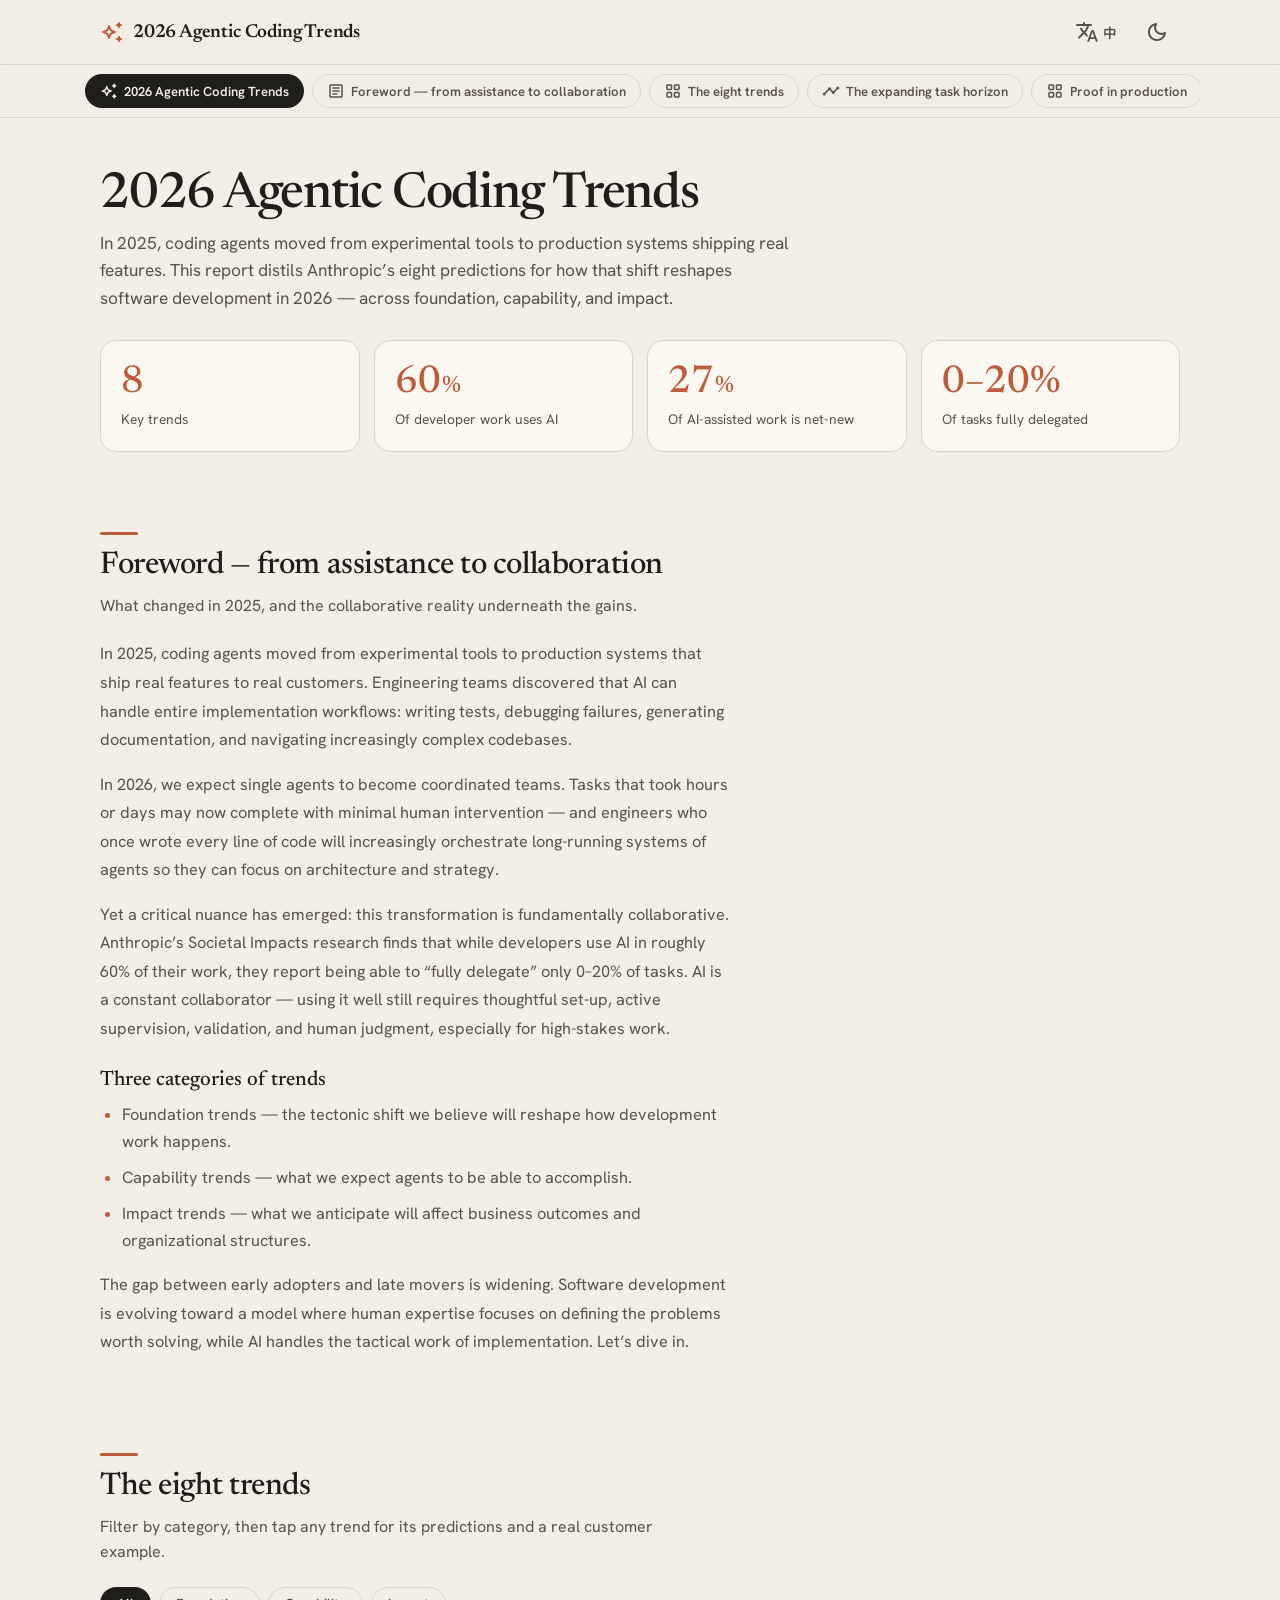
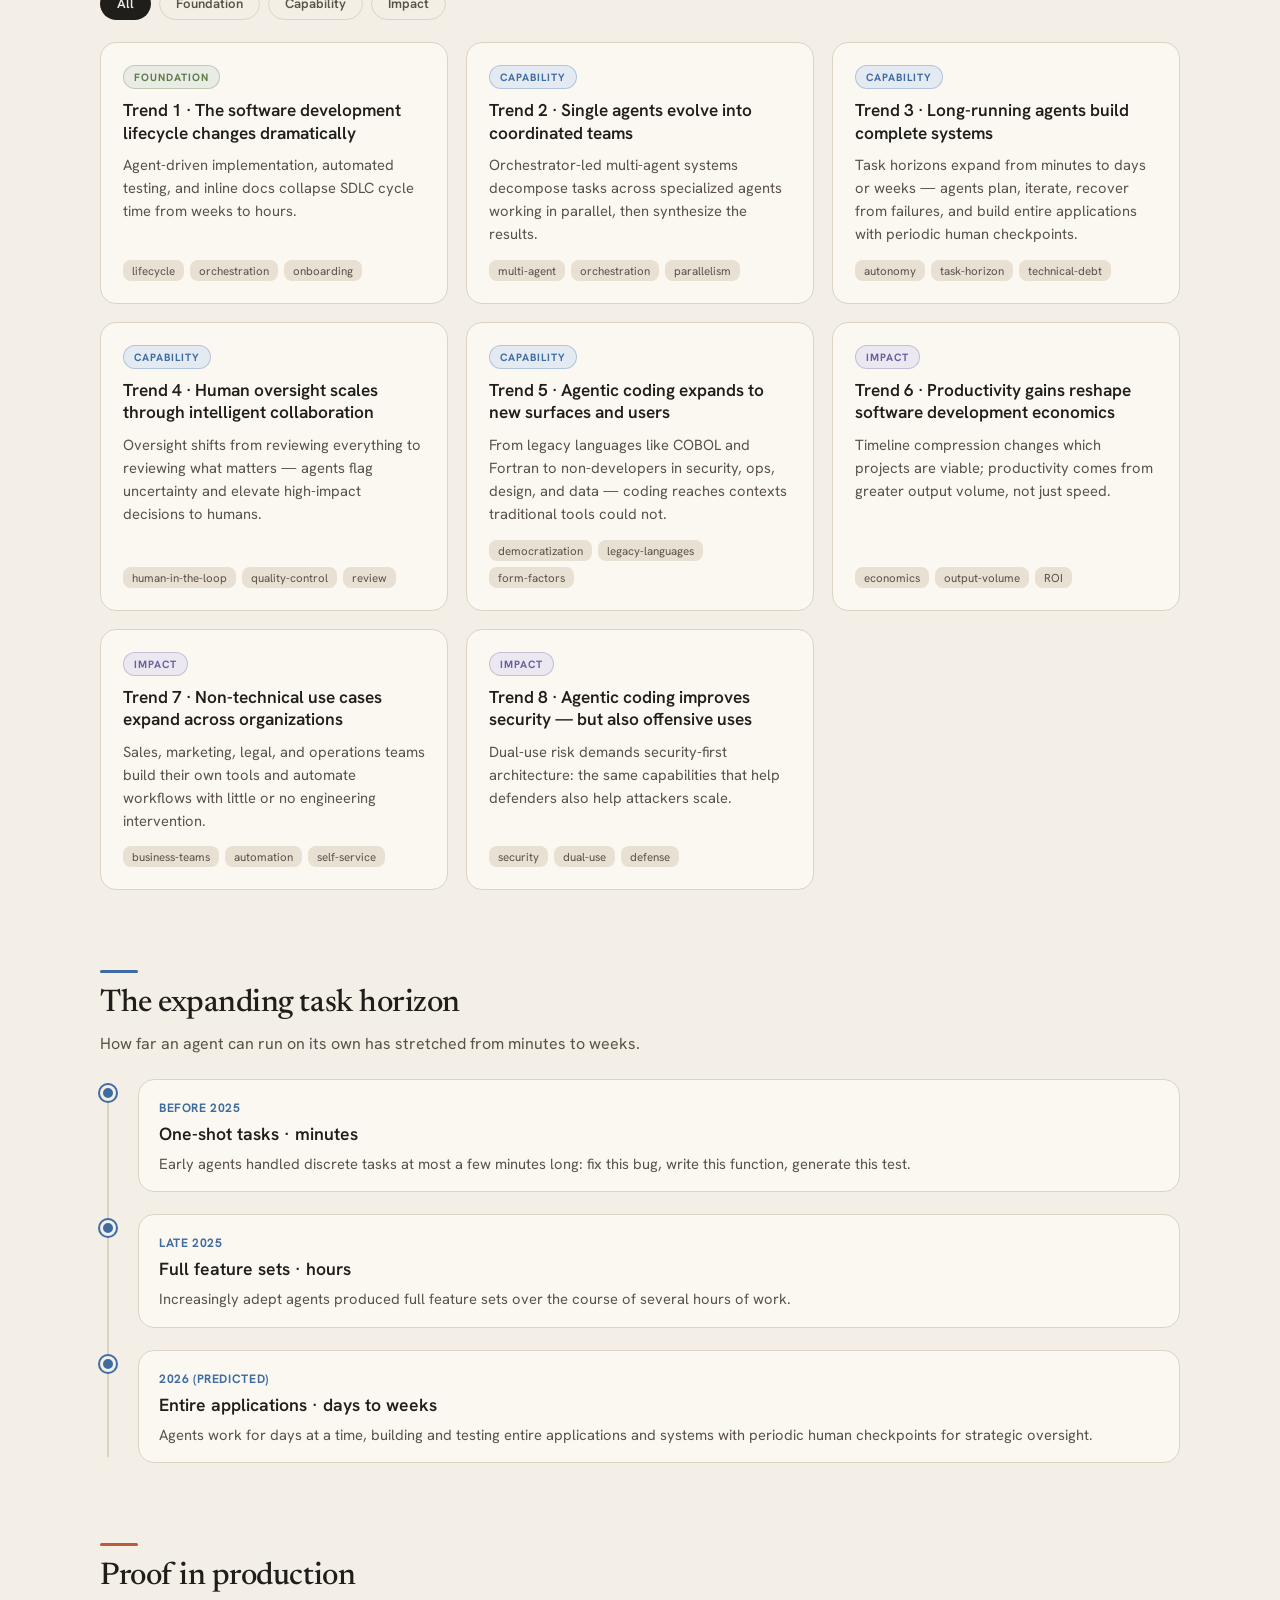
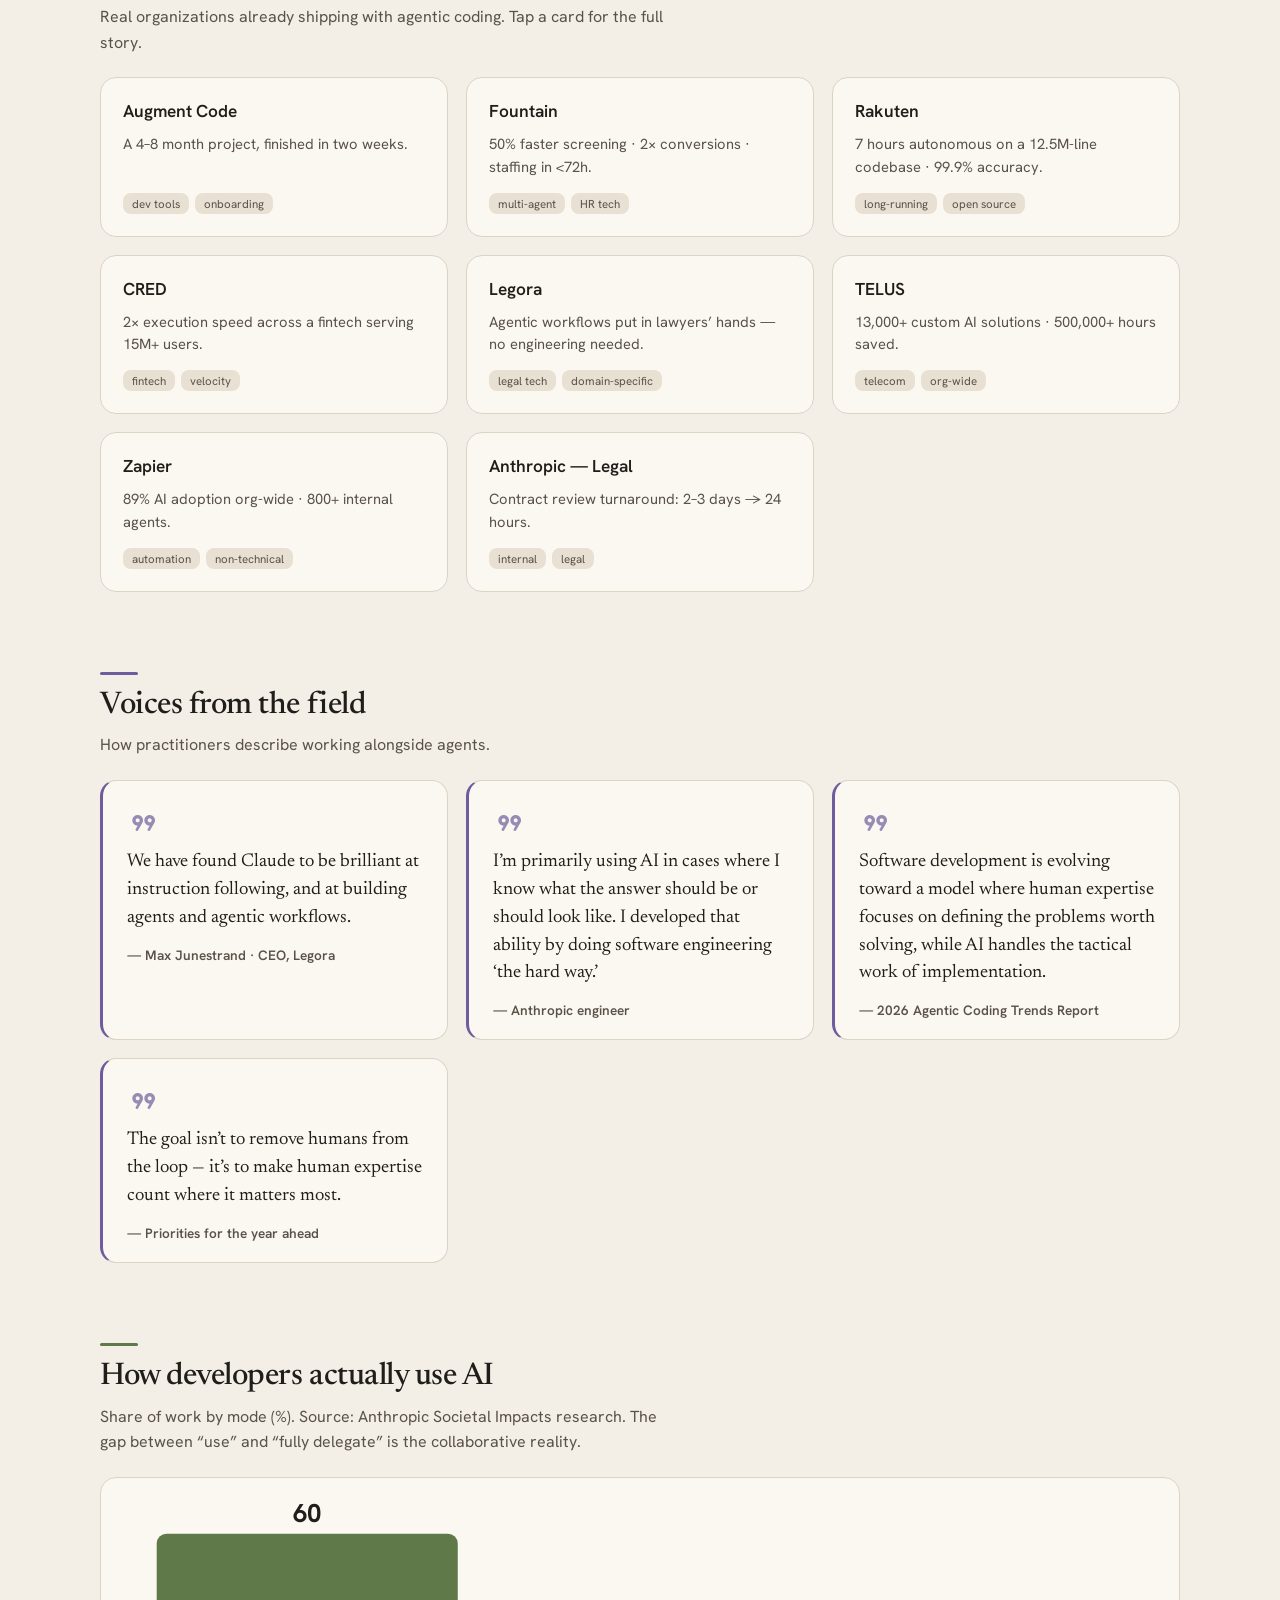
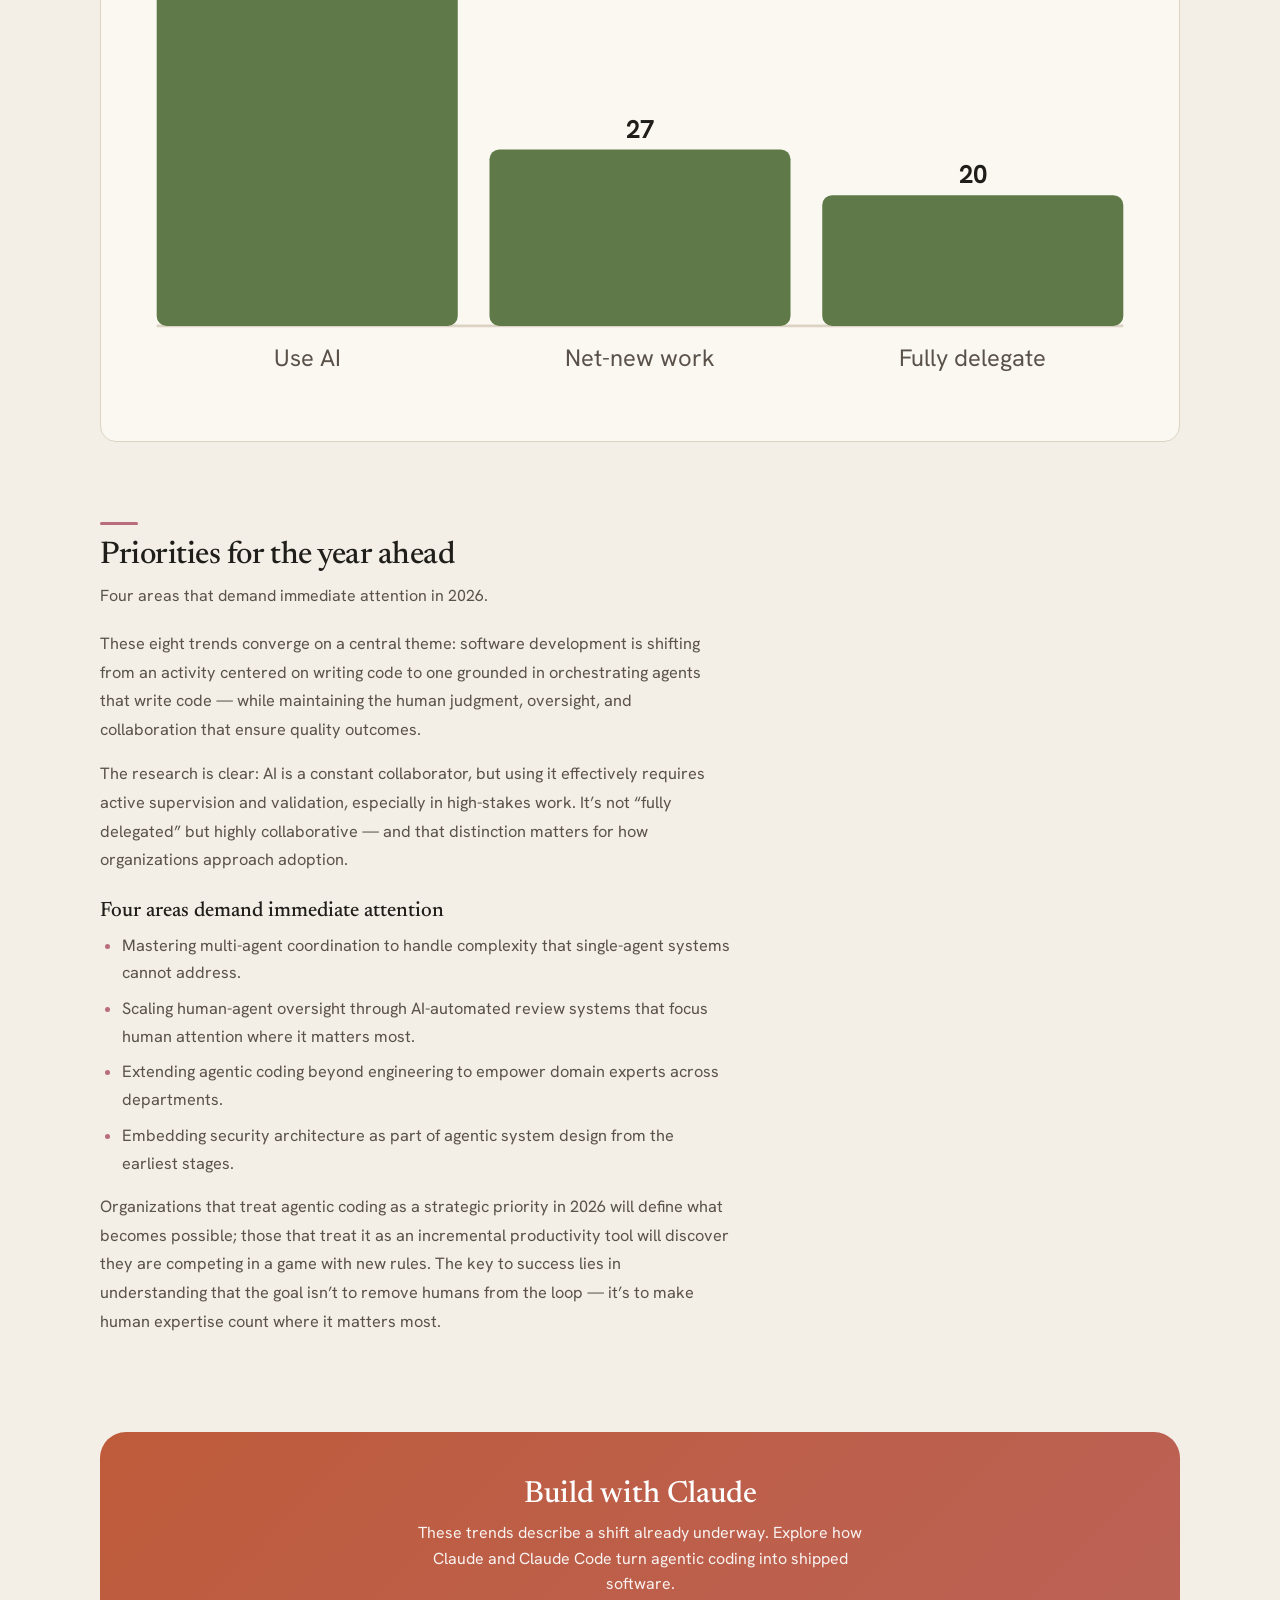
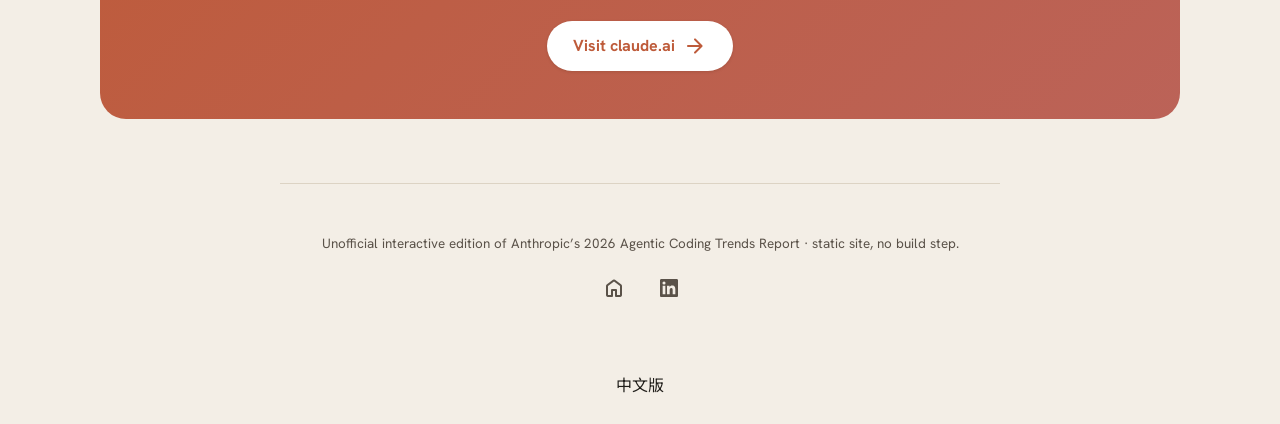
==== en/index.html @ 709356c9 "feat: 英文版有了自己的網址 /en/,兩頁互相標註 hreflang 英文內容原本只放在 JS 的字典裡,沒有自己的網址,對搜尋引擎與任何 想直接分享英文版的人來說等於不存在。現在中文留在原本的" ====
<!DOCTYPE html>
<html lang="en" data-theme="light">
<head>
  <!-- ==== Google Analytics 4 (Measurement ID: G-Z0P1RP3BFQ) ==== -->
  <script async src="https://www.googletagmanager.com/gtag/js?id=G-Z0P1RP3BFQ"></script>
  <script>
    window.dataLayer = window.dataLayer || [];
    function gtag(){ dataLayer.push(arguments); }
    gtag('js', new Date());
    gtag('config', 'G-Z0P1RP3BFQ');
  </script>

  <meta charset="UTF-8" />
  <meta name="viewport" content="width=device-width, initial-scale=1.0, viewport-fit=cover" />

  <!-- ==== Primary meta (filled by app.js from SITE_META) ==== -->
  <title>2026 Agentic Coding Trends · How coding agents are reshaping software development</title>
  <meta name="description" content="An interactive, bilingual (EN / 中文) edition of Anthropic’s 2026 Agentic Coding Trends Report — eight predictions across foundation, capability, and impact, with real customer case studies. Unofficial." />
  <link rel="canonical" href="https://anthropic-agentic-coding-trend-2026.peteraim.com/en/" />
  <link rel="alternate" hreflang="zh-Hant" href="https://anthropic-agentic-coding-trend-2026.peteraim.com/" />
  <link rel="alternate" hreflang="en" href="https://anthropic-agentic-coding-trend-2026.peteraim.com/en/" />
  <link rel="alternate" hreflang="x-default" href="https://anthropic-agentic-coding-trend-2026.peteraim.com/" />
  <meta name="theme-color" content="#BE5B3A" />

  <!-- ==== Open Graph ==== -->
  <meta property="og:type" content="website" />
  <meta property="og:title" content="2026 Agentic Coding Trends — How coding agents are reshaping software development" />
  <meta property="og:description" content="An interactive, bilingual (EN / 中文) edition of Anthropic’s 2026 Agentic Coding Trends Report — eight predictions across foundation, capability, and impact, with real customer case studies. Unofficial." />
  <meta property="og:url" content="https://anthropic-agentic-coding-trend-2026.peteraim.com/en/" />
  <meta property="og:image" content="https://anthropic-agentic-coding-trend-2026.peteraim.com/assets/og-image.png" />

  <!-- ==== Twitter ==== -->
  <meta name="twitter:card" content="summary_large_image" />
  <meta name="twitter:title" content="2026 Agentic Coding Trends — How coding agents are reshaping software development" />
  <meta name="twitter:description" content="An interactive, bilingual (EN / 中文) edition of Anthropic’s 2026 Agentic Coding Trends Report — eight predictions across foundation, capability, and impact, with real customer case studies. Unofficial." />
  <meta name="twitter:image" content="https://anthropic-agentic-coding-trend-2026.peteraim.com/assets/og-image.png" />

  <!-- ==== JSON-LD structured data ==== -->
  <script type="application/ld+json">
  {
    "@context": "https://schema.org",
    "@type": "WebSite",
    "name": "2026 Agentic Coding Trends — How coding agents are reshaping software development",
    "description": "An interactive, bilingual (EN / 中文) edition of Anthropic’s 2026 Agentic Coding Trends Report — eight predictions across foundation, capability, and impact, with real customer case studies. Unofficial.",
    "url": "https://anthropic-agentic-coding-trend-2026.peteraim.com"
  }
  </script>

  <!-- ==== Fonts + icons (CDN, no local files) ==== -->
  <link rel="preconnect" href="https://fonts.googleapis.com" />
  <link rel="preconnect" href="https://fonts.gstatic.com" crossorigin />
  <link href="https://fonts.googleapis.com/css2?family=Newsreader:opsz,wght@6..72,400;6..72,500;6..72,600&family=Hanken+Grotesk:wght@400;500;600;700&family=Noto+Sans+TC:wght@400;500;700&family=Noto+Serif+TC:wght@500;600&display=swap" rel="stylesheet" />
  <link href="https://fonts.googleapis.com/css2?family=Material+Symbols+Rounded:opsz,wght,FILL,GRAD@24,400,0,0&display=swap" rel="stylesheet" />

  <link rel="stylesheet" href="../assets/styles.css" />
</head>
<body>
  <!-- ==== App bar ==== -->
  <header class="appbar">
    <div class="appbar__inner">
      <a class="brand" href="#top">
        <span class="material-symbols-rounded brand__logo">auto_awesome</span>
        <span class="brand__name" id="brandName">2026 Agentic Coding Trends</span>
      </a>

      <div class="appbar__actions">
        <a class="icon-btn" id="langToggle" href="/"
           hreflang="zh-Hant" rel="alternate" lang="zh-Hant"
           title="中文" aria-label="以中文閱讀本頁">
          <span class="material-symbols-rounded">translate</span>
          <span class="icon-btn__txt">中</span>
        </a>

        <button class="icon-btn" id="themeToggle" type="button"
                title="Theme" aria-label="Toggle theme / 切換主題">
          <span class="material-symbols-rounded" id="themeIcon">dark_mode</span>
        </button>
      </div>
    </div>
  </header>

  <!-- ==== Sticky section nav (auto-generated anchor pills + scrollspy) ==== -->
  <nav class="sectionnav" id="sectionNav" aria-label="Section navigation">
    <div class="sectionnav__inner" id="sectionNavInner"></div>
  </nav>

  <span id="top"></span>

  <!-- ==== Composite sections (rendered in order from SITE_SECTIONS) ==== -->
  <main id="sections" aria-live="polite">
<section class="section section--hero" id="overview" aria-labelledby="overview-heading"><header class="section-head"><h2 id="overview-heading">2026 Agentic Coding Trends</h2><p class="section-head__sub">In 2025, coding agents moved from experimental tools to production systems shipping real features. This report distils Anthropic’s eight predictions for how that shift reshapes software development in 2026 — across foundation, capability, and impact.</p></header><div class="hero__stats"><div class="hero__stat" data-item=""><b class="hero__stat-value"><span data-count="8">8</span></b><span class="hero__stat-label">Key trends</span></div><div class="hero__stat" data-item=""><b class="hero__stat-value"><span data-count="60">60</span><span class="hero__stat-affix">%</span></b><span class="hero__stat-label">Of developer work uses AI</span></div><div class="hero__stat" data-item=""><b class="hero__stat-value"><span data-count="27">27</span><span class="hero__stat-affix">%</span></b><span class="hero__stat-label">Of AI-assisted work is net-new</span></div><div class="hero__stat" data-item=""><b class="hero__stat-value"><span>0–20%</span></b><span class="hero__stat-label">Of tasks fully delegated</span></div></div></section><section class="section section--prose" id="foreword" aria-labelledby="foreword-heading"><header class="section-head"><h2 id="foreword-heading">Foreword — from assistance to collaboration</h2><p class="section-head__sub">What changed in 2025, and the collaborative reality underneath the gains.</p></header><div class="prose" data-item=""><p>In 2025, coding agents moved from experimental tools to production systems that ship real features to real customers. Engineering teams discovered that AI can handle entire implementation workflows: writing tests, debugging failures, generating documentation, and navigating increasingly complex codebases.</p><p>In 2026, we expect single agents to become coordinated teams. Tasks that took hours or days may now complete with minimal human intervention — and engineers who once wrote every line of code will increasingly orchestrate long-running systems of agents so they can focus on architecture and strategy.</p><p>Yet a critical nuance has emerged: this transformation is fundamentally collaborative. Anthropic’s Societal Impacts research finds that while developers use AI in roughly 60% of their work, they report being able to “fully delegate” only 0–20% of tasks. AI is a constant collaborator — using it well still requires thoughtful set-up, active supervision, validation, and human judgment, especially for high-stakes work.</p><h3>Three categories of trends</h3><ul><li>Foundation trends — the tectonic shift we believe will reshape how development work happens.</li><li>Capability trends — what we expect agents to be able to accomplish.</li><li>Impact trends — what we anticipate will affect business outcomes and organizational structures.</li></ul><p>The gap between early adopters and late movers is widening. Software development is evolving toward a model where human expertise focuses on defining the problems worth solving, while AI handles the tactical work of implementation. Let’s dive in.</p></div></section><section class="section section--cards" id="trends" aria-labelledby="trends-heading"><header class="section-head"><h2 id="trends-heading">The eight trends</h2><p class="section-head__sub">Filter by category, then tap any trend for its predictions and a real customer example.</p></header><div class="chips" role="group" data-section="trends"><button class="chip chip--all chip--active" type="button" data-group="all" aria-pressed="true">All</button><button class="chip chip--foundation" type="button" data-group="foundation" aria-pressed="false">Foundation</button><button class="chip chip--capability" type="button" data-group="capability" aria-pressed="false">Capability</button><button class="chip chip--impact" type="button" data-group="impact" aria-pressed="false">Impact</button></div><div class="grid"><article class="card" tabindex="0" role="button" data-item="" data-group="foundation" data-slug="trend-1-sdlc" aria-label="Trend 1 · The software development lifecycle changes dramatically"><div class="card__badges"><span class="card__badge badge--foundation">Foundation</span></div><h3 class="card__title">Trend 1 · The software development lifecycle changes dramatically</h3><p class="card__summary">Agent-driven implementation, automated testing, and inline docs collapse SDLC cycle time from weeks to hours.</p><div class="card__tags"><span class="tag">lifecycle</span><span class="tag">orchestration</span><span class="tag">onboarding</span></div></article><article class="card" tabindex="0" role="button" data-item="" data-group="capability" data-slug="trend-2-coordinated-teams" aria-label="Trend 2 · Single agents evolve into coordinated teams"><div class="card__badges"><span class="card__badge badge--capability">Capability</span></div><h3 class="card__title">Trend 2 · Single agents evolve into coordinated teams</h3><p class="card__summary">Orchestrator-led multi-agent systems decompose tasks across specialized agents working in parallel, then synthesize the results.</p><div class="card__tags"><span class="tag">multi-agent</span><span class="tag">orchestration</span><span class="tag">parallelism</span></div></article><article class="card" tabindex="0" role="button" data-item="" data-group="capability" data-slug="trend-3-long-running" aria-label="Trend 3 · Long-running agents build complete systems"><div class="card__badges"><span class="card__badge badge--capability">Capability</span></div><h3 class="card__title">Trend 3 · Long-running agents build complete systems</h3><p class="card__summary">Task horizons expand from minutes to days or weeks — agents plan, iterate, recover from failures, and build entire applications with periodic human checkpoints.</p><div class="card__tags"><span class="tag">autonomy</span><span class="tag">task-horizon</span><span class="tag">technical-debt</span></div></article><article class="card" tabindex="0" role="button" data-item="" data-group="capability" data-slug="trend-4-human-oversight" aria-label="Trend 4 · Human oversight scales through intelligent collaboration"><div class="card__badges"><span class="card__badge badge--capability">Capability</span></div><h3 class="card__title">Trend 4 · Human oversight scales through intelligent collaboration</h3><p class="card__summary">Oversight shifts from reviewing everything to reviewing what matters — agents flag uncertainty and elevate high-impact decisions to humans.</p><div class="card__tags"><span class="tag">human-in-the-loop</span><span class="tag">quality-control</span><span class="tag">review</span></div></article><article class="card" tabindex="0" role="button" data-item="" data-group="capability" data-slug="trend-5-new-surfaces" aria-label="Trend 5 · Agentic coding expands to new surfaces and users"><div class="card__badges"><span class="card__badge badge--capability">Capability</span></div><h3 class="card__title">Trend 5 · Agentic coding expands to new surfaces and users</h3><p class="card__summary">From legacy languages like COBOL and Fortran to non-developers in security, ops, design, and data — coding reaches contexts traditional tools could not.</p><div class="card__tags"><span class="tag">democratization</span><span class="tag">legacy-languages</span><span class="tag">form-factors</span></div></article><article class="card" tabindex="0" role="button" data-item="" data-group="impact" data-slug="trend-6-economics" aria-label="Trend 6 · Productivity gains reshape software development economics"><div class="card__badges"><span class="card__badge badge--impact">Impact</span></div><h3 class="card__title">Trend 6 · Productivity gains reshape software development economics</h3><p class="card__summary">Timeline compression changes which projects are viable; productivity comes from greater output volume, not just speed.</p><div class="card__tags"><span class="tag">economics</span><span class="tag">output-volume</span><span class="tag">ROI</span></div></article><article class="card" tabindex="0" role="button" data-item="" data-group="impact" data-slug="trend-7-non-technical" aria-label="Trend 7 · Non-technical use cases expand across organizations"><div class="card__badges"><span class="card__badge badge--impact">Impact</span></div><h3 class="card__title">Trend 7 · Non-technical use cases expand across organizations</h3><p class="card__summary">Sales, marketing, legal, and operations teams build their own tools and automate workflows with little or no engineering intervention.</p><div class="card__tags"><span class="tag">business-teams</span><span class="tag">automation</span><span class="tag">self-service</span></div></article><article class="card" tabindex="0" role="button" data-item="" data-group="impact" data-slug="trend-8-security" aria-label="Trend 8 · Agentic coding improves security — but also offensive uses"><div class="card__badges"><span class="card__badge badge--impact">Impact</span></div><h3 class="card__title">Trend 8 · Agentic coding improves security — but also offensive uses</h3><p class="card__summary">Dual-use risk demands security-first architecture: the same capabilities that help defenders also help attackers scale.</p><div class="card__tags"><span class="tag">security</span><span class="tag">dual-use</span><span class="tag">defense</span></div></article></div></section><section class="section section--timeline" id="evolution" data-accent="blue" aria-labelledby="evolution-heading"><header class="section-head"><h2 id="evolution-heading">The expanding task horizon</h2><p class="section-head__sub">How far an agent can run on its own has stretched from minutes to weeks.</p></header><ol class="timeline"><li class="tl-item" data-item=""><div class="tl-dot" aria-hidden="true"></div><div class="tl-card"><span class="tl-date">Before 2025</span><h3 class="tl-title">One-shot tasks · minutes</h3><p class="tl-body">Early agents handled discrete tasks at most a few minutes long: fix this bug, write this function, generate this test.</p></div></li><li class="tl-item" data-item=""><div class="tl-dot" aria-hidden="true"></div><div class="tl-card"><span class="tl-date">Late 2025</span><h3 class="tl-title">Full feature sets · hours</h3><p class="tl-body">Increasingly adept agents produced full feature sets over the course of several hours of work.</p></div></li><li class="tl-item" data-item=""><div class="tl-dot" aria-hidden="true"></div><div class="tl-card"><span class="tl-date">2026 (predicted)</span><h3 class="tl-title">Entire applications · days to weeks</h3><p class="tl-body">Agents work for days at a time, building and testing entire applications and systems with periodic human checkpoints for strategic oversight.</p></div></li></ol></section><section class="section section--cards" id="customers" aria-labelledby="customers-heading"><header class="section-head"><h2 id="customers-heading">Proof in production</h2><p class="section-head__sub">Real organizations already shipping with agentic coding. Tap a card for the full story.</p></header><div class="grid"><article class="card" tabindex="0" role="button" data-item="" data-group="" data-slug="case-augment" aria-label="Augment Code"><h3 class="card__title">Augment Code</h3><p class="card__summary">A 4–8 month project, finished in two weeks.</p><div class="card__tags"><span class="tag">dev tools</span><span class="tag">onboarding</span></div></article><article class="card" tabindex="0" role="button" data-item="" data-group="" data-slug="case-fountain" aria-label="Fountain"><h3 class="card__title">Fountain</h3><p class="card__summary">50% faster screening · 2× conversions · staffing in &lt;72h.</p><div class="card__tags"><span class="tag">multi-agent</span><span class="tag">HR tech</span></div></article><article class="card" tabindex="0" role="button" data-item="" data-group="" data-slug="case-rakuten" aria-label="Rakuten"><h3 class="card__title">Rakuten</h3><p class="card__summary">7 hours autonomous on a 12.5M-line codebase · 99.9% accuracy.</p><div class="card__tags"><span class="tag">long-running</span><span class="tag">open source</span></div></article><article class="card" tabindex="0" role="button" data-item="" data-group="" data-slug="case-cred" aria-label="CRED"><h3 class="card__title">CRED</h3><p class="card__summary">2× execution speed across a fintech serving 15M+ users.</p><div class="card__tags"><span class="tag">fintech</span><span class="tag">velocity</span></div></article><article class="card" tabindex="0" role="button" data-item="" data-group="" data-slug="case-legora" aria-label="Legora"><h3 class="card__title">Legora</h3><p class="card__summary">Agentic workflows put in lawyers’ hands — no engineering needed.</p><div class="card__tags"><span class="tag">legal tech</span><span class="tag">domain-specific</span></div></article><article class="card" tabindex="0" role="button" data-item="" data-group="" data-slug="case-telus" aria-label="TELUS"><h3 class="card__title">TELUS</h3><p class="card__summary">13,000+ custom AI solutions · 500,000+ hours saved.</p><div class="card__tags"><span class="tag">telecom</span><span class="tag">org-wide</span></div></article><article class="card" tabindex="0" role="button" data-item="" data-group="" data-slug="case-zapier" aria-label="Zapier"><h3 class="card__title">Zapier</h3><p class="card__summary">89% AI adoption org-wide · 800+ internal agents.</p><div class="card__tags"><span class="tag">automation</span><span class="tag">non-technical</span></div></article><article class="card" tabindex="0" role="button" data-item="" data-group="" data-slug="case-anthropic-legal" aria-label="Anthropic — Legal"><h3 class="card__title">Anthropic — Legal</h3><p class="card__summary">Contract review turnaround: 2–3 days → 24 hours.</p><div class="card__tags"><span class="tag">internal</span><span class="tag">legal</span></div></article></div></section><section class="section section--quotes" id="voices" data-accent="purple" aria-labelledby="voices-heading"><header class="section-head"><h2 id="voices-heading">Voices from the field</h2><p class="section-head__sub">How practitioners describe working alongside agents.</p></header><div class="quotes-grid"><figure class="quote-card" data-item=""><span class="material-symbols-rounded quote-mark" aria-hidden="true">format_quote</span><blockquote>We have found Claude to be brilliant at instruction following, and at building agents and agentic workflows.</blockquote><figcaption class="quote-by">— Max Junestrand · CEO, Legora</figcaption></figure><figure class="quote-card" data-item=""><span class="material-symbols-rounded quote-mark" aria-hidden="true">format_quote</span><blockquote>I’m primarily using AI in cases where I know what the answer should be or should look like. I developed that ability by doing software engineering ‘the hard way.’</blockquote><figcaption class="quote-by">— Anthropic engineer</figcaption></figure><figure class="quote-card" data-item=""><span class="material-symbols-rounded quote-mark" aria-hidden="true">format_quote</span><blockquote>Software development is evolving toward a model where human expertise focuses on defining the problems worth solving, while AI handles the tactical work of implementation.</blockquote><figcaption class="quote-by">— 2026 Agentic Coding Trends Report</figcaption></figure><figure class="quote-card" data-item=""><span class="material-symbols-rounded quote-mark" aria-hidden="true">format_quote</span><blockquote>The goal isn’t to remove humans from the loop — it’s to make human expertise count where it matters most.</blockquote><figcaption class="quote-by">— Priorities for the year ahead</figcaption></figure></div></section><section class="section section--bars" id="data" data-accent="green" aria-labelledby="data-heading"><header class="section-head"><h2 id="data-heading">How developers actually use AI</h2><p class="section-head__sub">Share of work by mode (%). Source: Anthropic Societal Impacts research. The gap between “use” and “fully delegate” is the collaborative reality.</p></header><figure class="chart-card" data-item=""><div class="chart-wrap"><svg viewBox="0 0 520 260" role="img" preserveAspectRatio="xMidYMid meet" aria-label="How developers actually use AI"><title>How developers actually use AI</title><line class="axis-line" x1="16" y1="214" x2="504" y2="214"></line><rect class="bar-rect" x="16" y="16" width="152" height="198" rx="5"><title>Use AI: 60</title></rect><text class="bar-value" x="92" y="10" text-anchor="middle">60</text><text class="bar-label" x="92" y="234" text-anchor="middle">Use AI</text><rect class="bar-rect" x="184" y="124.9" width="152" height="89.1" rx="5"><title>Net-new work: 27</title></rect><text class="bar-value" x="260" y="118.9" text-anchor="middle">27</text><text class="bar-label" x="260" y="234" text-anchor="middle">Net-new work</text><rect class="bar-rect" x="352" y="148" width="152" height="66" rx="5"><title>Fully delegate: 20</title></rect><text class="bar-value" x="428" y="142" text-anchor="middle">20</text><text class="bar-label" x="428" y="234" text-anchor="middle">Fully delegate</text></svg></div></figure></section><section class="section section--prose" id="priorities" data-accent="pink" aria-labelledby="priorities-heading"><header class="section-head"><h2 id="priorities-heading">Priorities for the year ahead</h2><p class="section-head__sub">Four areas that demand immediate attention in 2026.</p></header><div class="prose" data-item=""><p>These eight trends converge on a central theme: software development is shifting from an activity centered on writing code to one grounded in orchestrating agents that write code — while maintaining the human judgment, oversight, and collaboration that ensure quality outcomes.</p><p>The research is clear: AI is a constant collaborator, but using it effectively requires active supervision and validation, especially in high-stakes work. It’s not “fully delegated” but highly collaborative — and that distinction matters for how organizations approach adoption.</p><h3>Four areas demand immediate attention</h3><ul><li>Mastering multi-agent coordination to handle complexity that single-agent systems cannot address.</li><li>Scaling human-agent oversight through AI-automated review systems that focus human attention where it matters most.</li><li>Extending agentic coding beyond engineering to empower domain experts across departments.</li><li>Embedding security architecture as part of agentic system design from the earliest stages.</li></ul><p>Organizations that treat agentic coding as a strategic priority in 2026 will define what becomes possible; those that treat it as an incremental productivity tool will discover they are competing in a game with new rules. The key to success lies in understanding that the goal isn’t to remove humans from the loop — it’s to make human expertise count where it matters most.</p></div></section><section class="section section--cta" id="cta"><div class="cta-card" data-item=""><h2>Build with Claude</h2><p>These trends describe a shift already underway. Explore how Claude and Claude Code turn agentic coding into shipped software.</p><a class="cta-btn" href="https://claude.ai" target="_blank" rel="noopener">Visit claude.ai<span class="material-symbols-rounded" aria-hidden="true">arrow_forward</span></a></div></section>
</main>

  <!-- ==== Detail dialog (used by card sections) ==== -->
  <dialog class="dialog" id="dialog" aria-labelledby="dialogTitle">
    <div class="dialog__bar">
      <span class="dialog__spacer"></span>
      <button class="icon-btn" id="dialogClose" type="button" aria-label="Close / 關閉">
        <span class="material-symbols-rounded">close</span>
      </button>
    </div>
    <div class="dialog__body" id="dialogBody"></div>
  </dialog>

  <!-- ==== Footer ==== -->
  <footer class="footer">
    <p id="footerText" data-i18n="footer">Unofficial interactive edition of Anthropic’s 2026 Agentic Coding Trends Report · static site, no build step.</p>
      <div class="profile-links" style="display:flex;gap:12px;justify-content:center;align-items:center;margin-top:10px">
        <a class="icon-btn" href="https://www.peteraim.com" target="_blank" rel="noopener" title="Home" aria-label="Back to peteraim.com / 返回首頁">
          <span class="material-symbols-rounded">home</span>
        </a>
        <a class="icon-btn" href="https://www.linkedin.com/in/ai-med/" target="_blank" rel="noopener" title="LinkedIn" aria-label="LinkedIn (opens in new tab)">
          <svg viewBox="0 0 24 24" width="18" height="18" fill="currentColor" aria-hidden="true"><path d="M20.45 20.45h-3.55v-5.57c0-1.33-.02-3.04-1.85-3.04-1.85 0-2.13 1.45-2.13 2.94v5.67H9.36V9h3.41v1.56h.05c.47-.9 1.63-1.85 3.36-1.85 3.6 0 4.27 2.37 4.27 5.45v6.29zM5.34 7.43a2.06 2.06 0 1 1 0-4.12 2.06 2.06 0 0 1 0 4.12zM7.12 20.45H3.56V9h3.56v11.45zM22.22 0H1.77C.79 0 0 .77 0 1.72v20.56C0 23.23.79 24 1.77 24h20.45c.98 0 1.78-.77 1.78-1.72V1.72C24 .77 23.2 0 22.22 0z"/></svg>
        </a>
      </div>
  </footer>

  <!-- ==== Scripts (order matters: data first) ==== -->
  <script src="../data/data.js"></script>
  <script src="../assets/app.js"></script>
<p class="lang-alt-link" style="text-align:center;padding:12px;"><a href="/" hreflang="zh-Hant" rel="alternate" lang="zh-Hant">中文版</a></p>
</body>
</html>
---- assets/styles.css ----
/* =========================================================================
   2026 Agentic Coding Trends · composite
   Claude brand editorial skin layered on the MD3 token system.
   Pure CSS, no preprocessor, no build step.

   The palette mirrors Anthropic's report: warm ivory ground, terracotta /
   clay accent, near-black serif display headings, and four section accents
   (green / blue / purple / pink) echoing the report's category divider pages.
   ========================================================================= */

/* ---- Tokens : LIGHT (default) — warm ivory + terracotta ---- */
:root,
[data-theme="light"] {
  --primary:               #BE5B3A;   /* clay / terracotta */
  --on-primary:            #FFFFFF;
  --primary-container:     #F4DACD;
  --on-primary-container:  #561F0C;
  --secondary:             #6E655A;
  --secondary-container:   #E9E0D2;
  --on-secondary-container:#2A251E;
  --tertiary:              #9A6A4D;
  --tertiary-container:    #F2D9C8;

  --background:            #F3EEE6;   /* Anthropic-ivory ground */
  --on-background:         #201E1A;
  --surface:               #F3EEE6;
  --surface-container:     #FBF8F2;   /* card "paper", lifts off the ground */
  --surface-container-high:#FFFFFF;
  --surface-variant:       #E8E0D2;
  --on-surface:            #201E1A;
  --on-surface-variant:    #5A5249;

  --outline:               #9A9085;
  --outline-variant:       #DCD3C4;
  --error:                 #B3261E;
  --shadow:                rgba(60,42,28,.16);

  /* section accents (echo the report's divider pages) */
  --accent-green:  #5F7A48;
  --accent-blue:   #3F6CA0;
  --accent-purple: #6E5C9C;
  --accent-pink:   #B86C7C;

  --elev-1: 0 1px 2px rgba(60,42,28,.08), 0 1px 3px 1px rgba(60,42,28,.05);
  --elev-2: 0 2px 8px 2px rgba(60,42,28,.09), 0 1px 2px rgba(60,42,28,.10);
  --elev-3: 0 8px 24px 4px rgba(60,42,28,.16), 0 2px 6px rgba(60,42,28,.12);

  --radius-sm: 8px;
  --radius:    16px;
  --radius-lg: 26px;

  --font-serif: "Newsreader", "Noto Serif TC", Georgia, "Times New Roman", serif;
  --font-body:  "Hanken Grotesk", "Noto Sans TC", system-ui, -apple-system, "Segoe UI", sans-serif;
}

/* ---- Tokens : DARK — warm near-black ---- */
[data-theme="dark"] {
  --primary:               #E89A7C;
  --on-primary:            #4A1B0A;
  --primary-container:     #6E3B27;
  --on-primary-container:  #F4DACD;
  --secondary:             #CFC3B2;
  --secondary-container:   #4A4339;
  --on-secondary-container:#EDE3D4;
  --tertiary:              #E0B49B;
  --tertiary-container:    #5A3A28;

  --background:            #1A1714;
  --on-background:         #ECE5DA;
  --surface:               #1A1714;
  --surface-container:     #241F1A;
  --surface-container-high:#2E2823;
  --surface-variant:       #3A332B;
  --on-surface:            #ECE5DA;
  --on-surface-variant:    #C4BAAC;

  --outline:               #8A8073;
  --outline-variant:       #3E372F;
  --error:                 #F2B8B5;
  --shadow:                rgba(0,0,0,.45);

  --accent-green:  #9CB67E;
  --accent-blue:   #82A9DA;
  --accent-purple: #B5A2E2;
  --accent-pink:   #E3A4B1;
}

/* ---- per-section accent (set by app.js from sec.accent) ---- */
[data-accent="green"]  { --section-accent: var(--accent-green);  }
[data-accent="blue"]   { --section-accent: var(--accent-blue);   }
[data-accent="purple"] { --section-accent: var(--accent-purple); }
[data-accent="pink"]   { --section-accent: var(--accent-pink);   }

/* ---- Reset / base ---- */
* { box-sizing: border-box; }
html { scroll-behavior: smooth; }
body {
  margin: 0;
  font-family: var(--font-body);
  background: var(--background);
  color: var(--on-background);
  -webkit-font-smoothing: antialiased;
  text-rendering: optimizeLegibility;
  transition: background .2s, color .2s;
  overflow-x: hidden;
}
a { color: inherit; text-decoration: none; }
.material-symbols-rounded {
  font-variation-settings: "FILL" 0, "wght" 400, "GRAD" 0, "opsz" 24;
  line-height: 1;
  user-select: none;
}

/* ---- App bar ---- */
.appbar {
  position: sticky;
  top: 0;
  z-index: 30;
  background: color-mix(in srgb, var(--background) 85%, transparent);
  backdrop-filter: saturate(150%) blur(10px);
  border-bottom: 1px solid var(--outline-variant);
}
.appbar__inner {
  max-width: 1120px;
  margin: 0 auto;
  padding: 12px 20px;
  display: flex;
  align-items: center;
  gap: 12px;
}
.brand {
  display: flex;
  align-items: center;
  gap: 9px;
  font-family: var(--font-serif);
  font-weight: 600;
  font-size: 1.18rem;
  letter-spacing: -.01em;
  color: var(--on-surface);
  min-width: 0;
  overflow: hidden;
}
.brand__logo { color: var(--primary); flex: 0 0 auto; }
.brand__name { overflow: hidden; text-overflow: ellipsis; white-space: nowrap; }
.appbar__actions { margin-left: auto; display: flex; align-items: center; gap: 6px; flex: 0 0 auto; }

/* ---- Icon button ---- */
.icon-btn {
  display: inline-flex;
  align-items: center;
  gap: 4px;
  border: none;
  background: transparent;
  color: var(--on-surface-variant);
  border-radius: var(--radius-lg);
  padding: 8px 11px;
  cursor: pointer;
  font: inherit;
  transition: background .15s, color .15s;
}
.icon-btn:hover { background: var(--surface-container-high); color: var(--on-surface); }
.icon-btn__txt { font-size: .85rem; font-weight: 600; }

/* ---- Sticky section nav (scrollspy) ---- */
.sectionnav {
  position: sticky;
  top: 57px;
  z-index: 25;
  background: color-mix(in srgb, var(--background) 90%, transparent);
  backdrop-filter: saturate(160%) blur(8px);
  border-bottom: 1px solid var(--outline-variant);
}
.sectionnav__inner {
  max-width: 1120px;
  margin: 0 auto;
  padding: 9px 16px;
  display: flex;
  gap: 8px;
  overflow-x: auto;
  scrollbar-width: none;
}
.sectionnav__inner::-webkit-scrollbar { display: none; }
.navpill {
  display: inline-flex;
  align-items: center;
  gap: 6px;
  flex: 0 0 auto;
  padding: 7px 14px;
  border-radius: var(--radius-lg);
  font-size: .82rem;
  font-weight: 600;
  color: var(--on-surface-variant);
  border: 1px solid var(--outline-variant);
  background: transparent;
  white-space: nowrap;
  cursor: pointer;
  transition: background .15s, color .15s, border-color .15s;
}
.navpill .material-symbols-rounded { font-size: 18px; }
.navpill:hover { background: var(--surface-container-high); color: var(--on-surface); }
.navpill--active {
  background: var(--on-surface);
  color: var(--surface);
  border-color: transparent;
}

/* ---- Section scaffolding ---- */
.section {
  max-width: 1120px;
  margin: 0 auto;
  padding: 64px 20px 16px;
  scroll-margin-top: 116px;
}
.section-head { margin-bottom: 22px; }
.section-head h2 {
  position: relative;
  margin: 0 0 8px;
  padding-top: 16px;
  font-family: var(--font-serif);
  font-size: clamp(1.5rem, 3vw, 1.95rem);
  font-weight: 500;
  letter-spacing: -.015em;
  line-height: 1.18;
  color: var(--on-surface);
}
.section-head h2::before {
  content: "";
  position: absolute;
  top: 0; left: 0;
  width: 38px; height: 3px;
  border-radius: 2px;
  background: var(--section-accent, var(--primary));
}
.section-head__sub {
  margin: 0;
  max-width: 64ch;
  font-size: 1rem;
  line-height: 1.6;
  color: var(--on-surface-variant);
}

/* ---- HERO ---- */
.section--hero { padding-top: 52px; }
.section--hero .section-head h2 {
  padding-top: 0;
  font-size: clamp(2.1rem, 5.6vw, 3.1rem);
  line-height: 1.04;
  letter-spacing: -.025em;
  color: var(--on-background);
}
.section--hero .section-head h2::before { display: none; }
.section--hero .section-head__sub { font-size: 1.08rem; max-width: 70ch; margin-top: 6px; }
.hero__stats {
  display: grid;
  grid-template-columns: repeat(auto-fit, minmax(150px, 1fr));
  gap: 14px;
  margin-top: 28px;
}
.hero__stat {
  background: var(--surface-container);
  border-radius: var(--radius);
  padding: 22px 20px;
  display: flex;
  flex-direction: column;
  gap: 6px;
  border: 1px solid var(--outline-variant);
}
.hero__stat-value {
  display: inline-flex;
  align-items: baseline;
  gap: 1px;
  font-family: var(--font-serif);
  font-size: 2.4rem;
  font-weight: 500;
  color: var(--section-accent, var(--primary));
  font-variant-numeric: tabular-nums;
  line-height: 1.05;
}
.hero__stat-affix { font-size: 1.5rem; font-weight: 500; }
.hero__stat-label { font-size: .86rem; line-height: 1.4; color: var(--on-surface-variant); }

/* ---- Filter chips ---- */
.chips { display: flex; flex-wrap: wrap; gap: 8px; margin: 0 0 22px; }
.chip {
  font: inherit;
  font-size: .82rem;
  font-weight: 600;
  padding: 7px 16px;
  border-radius: var(--radius-lg);
  cursor: pointer;
  background: transparent;
  color: var(--on-surface-variant);
  border: 1px solid var(--outline-variant);
  transition: background .15s, color .15s, border-color .15s;
}
.chip:hover { background: var(--surface-container-high); color: var(--on-surface); }
.chip--active { color: var(--surface); border-color: transparent; }
.chip--all.chip--active        { background: var(--on-surface); }
.chip--foundation.chip--active { background: var(--accent-green); }
.chip--capability.chip--active { background: var(--accent-blue); }
.chip--impact.chip--active     { background: var(--accent-purple); }

/* ---- CARDS grid ---- */
.grid {
  display: grid;
  grid-template-columns: repeat(auto-fill, minmax(280px, 1fr));
  gap: 18px;
}
.card {
  background: var(--surface-container);
  border-radius: var(--radius);
  padding: 22px;
  cursor: pointer;
  border: 1px solid var(--outline-variant);
  transition: box-shadow .18s, transform .18s, border-color .18s;
  display: flex;
  flex-direction: column;
  gap: 10px;
}
/* `.card{display:flex}` would otherwise override the UA [hidden] rule, so the
   category filter could never hide a card. Re-assert hide at higher specificity. */
.card[hidden] { display: none; }
.card:hover,
.card:focus-visible {
  box-shadow: var(--elev-2);
  transform: translateY(-3px);
  border-color: color-mix(in srgb, var(--primary) 40%, var(--outline-variant));
  outline: none;
}
.card__badges { display: flex; flex-wrap: wrap; gap: 6px; }
.card__badge {
  --c: var(--accent-purple);
  font-size: .66rem;
  font-weight: 700;
  letter-spacing: .09em;
  text-transform: uppercase;
  padding: 4px 10px;
  border-radius: 999px;
  color: var(--c);
  background: color-mix(in srgb, var(--c) 14%, var(--surface-container-high));
  border: 1px solid color-mix(in srgb, var(--c) 30%, transparent);
}
.badge--foundation { --c: var(--accent-green); }
.badge--capability { --c: var(--accent-blue); }
.badge--impact     { --c: var(--accent-purple); }
.card__title {
  margin: 0;
  font-size: 1.08rem;
  font-weight: 600;
  line-height: 1.32;
  color: var(--on-surface);
}
.card__summary {
  margin: 0;
  font-size: .92rem;
  line-height: 1.55;
  color: var(--on-surface-variant);
}
.card__tags { margin-top: auto; display: flex; flex-wrap: wrap; gap: 6px; padding-top: 4px; }
.tag {
  font-size: .72rem;
  color: var(--on-surface-variant);
  background: var(--surface-variant);
  padding: 3px 9px;
  border-radius: var(--radius-sm);
}

/* ---- TIMELINE ---- */
.timeline { list-style: none; margin: 0; padding: 0; position: relative; }
.timeline::before {
  content: "";
  position: absolute;
  left: 7px; top: 6px; bottom: 6px;
  width: 2px;
  background: var(--outline-variant);
}
.tl-item { position: relative; padding: 0 0 22px 38px; }
.tl-item:last-child { padding-bottom: 0; }
.tl-dot {
  position: absolute;
  left: 0; top: 6px;
  width: 16px; height: 16px;
  border-radius: 50%;
  background: var(--section-accent, var(--primary));
  border: 3px solid var(--background);
  box-shadow: 0 0 0 2px var(--section-accent, var(--primary));
}
.tl-card {
  background: var(--surface-container);
  border-radius: var(--radius);
  padding: 16px 20px;
  border: 1px solid var(--outline-variant);
}
.tl-date {
  font-size: .76rem;
  font-weight: 700;
  letter-spacing: .05em;
  text-transform: uppercase;
  color: var(--section-accent, var(--primary));
}
.tl-title { margin: 5px 0 7px; font-size: 1.1rem; font-weight: 600; color: var(--on-surface); }
.tl-body { margin: 0; font-size: .92rem; line-height: 1.6; color: var(--on-surface-variant); }

/* ---- BARS (inline SVG) ---- */
.chart-card {
  margin: 0;
  background: var(--surface-container);
  border-radius: var(--radius);
  padding: 24px;
  border: 1px solid var(--outline-variant);
}
.chart-wrap { width: 100%; }
.chart-wrap svg { width: 100%; height: auto; display: block; }
.bar-rect { fill: var(--section-accent, var(--primary)); transition: opacity .15s; }
.bar-rect:hover { opacity: .82; }
.bar-value { fill: var(--on-surface); font-size: 13px; font-weight: 700; font-family: var(--font-body); }
.bar-label { fill: var(--on-surface-variant); font-size: 12px; font-family: var(--font-body); }
.axis-line { stroke: var(--outline-variant); stroke-width: 1.5; }

/* ---- ACCORDION (unused here, kept for completeness) ---- */
.accordion { display: flex; flex-direction: column; gap: 10px; }
.acc-item {
  background: var(--surface-container);
  border-radius: var(--radius);
  border: 1px solid var(--outline-variant);
  overflow: hidden;
}
.acc-q {
  display: flex; align-items: center; justify-content: space-between; gap: 12px;
  padding: 16px 18px; cursor: pointer; font-weight: 600; color: var(--on-surface); list-style: none;
}
.acc-q::-webkit-details-marker { display: none; }
.acc-chevron { transition: transform .2s; color: var(--on-surface-variant); }
.acc-item[open] .acc-chevron { transform: rotate(180deg); }
.acc-a { padding: 0 18px 18px; font-size: .92rem; line-height: 1.6; color: var(--on-surface-variant); }

/* ---- QUOTES ---- */
.quotes-grid {
  display: grid;
  grid-template-columns: repeat(auto-fit, minmax(260px, 1fr));
  gap: 18px;
}
.quote-card {
  margin: 0;
  position: relative;
  background: var(--surface-container);
  border-radius: var(--radius);
  padding: 26px 24px 20px;
  border: 1px solid var(--outline-variant);
  border-left: 3px solid var(--section-accent, var(--primary));
}
.quote-mark { font-size: 32px; color: var(--section-accent, var(--primary)); opacity: .7; }
.quote-card blockquote {
  margin: 4px 0 14px;
  font-family: var(--font-serif);
  font-size: 1.16rem;
  font-weight: 400;
  line-height: 1.5;
  color: var(--on-surface);
}
.quote-by { font-size: .85rem; font-weight: 600; color: var(--on-surface-variant); }

/* ---- PROSE ---- */
.prose { max-width: 70ch; color: var(--on-surface-variant); font-size: 1.02rem; }
.prose h3 {
  font-family: var(--font-serif);
  color: var(--on-surface);
  font-size: 1.3rem;
  font-weight: 500;
  margin: 26px 0 10px;
}
.prose p { line-height: 1.75; margin: 0 0 16px; }
.prose ul { margin: 0 0 16px; padding-left: 22px; line-height: 1.7; }
.prose li { margin-bottom: 8px; }
.prose li::marker { color: var(--section-accent, var(--primary)); }

/* ---- CTA ---- */
.section--cta { padding-bottom: 28px; }
.cta-card {
  background: linear-gradient(135deg, var(--primary), color-mix(in srgb, var(--primary) 55%, var(--accent-pink)));
  border-radius: var(--radius-lg);
  padding: 48px 32px;
  text-align: center;
  color: #fff;
}
.cta-card h2 { margin: 0 0 10px; font-family: var(--font-serif); font-weight: 500; font-size: 1.9rem; color: #fff; }
.cta-card p { margin: 0 auto 24px; max-width: 54ch; color: rgba(255,255,255,.92); line-height: 1.6; }
.cta-btn {
  display: inline-flex;
  align-items: center;
  gap: 8px;
  background: #fff;
  color: var(--primary);
  padding: 13px 26px;
  border-radius: var(--radius-lg);
  font-weight: 700;
  box-shadow: var(--elev-1);
  transition: box-shadow .15s, transform .15s;
}
.cta-btn:hover { box-shadow: var(--elev-2); transform: translateY(-1px); }

/* ---- Dialog ---- */
.dialog {
  border: none;
  border-radius: var(--radius-lg);
  background: var(--surface-container-high);
  color: var(--on-surface);
  max-width: 640px;
  width: calc(100% - 32px);
  padding: 0;
  box-shadow: var(--elev-3);
}
.dialog::backdrop { background: rgba(40,28,18,.5); }
.dialog__bar {
  display: flex;
  align-items: center;
  padding: 8px 12px;
  border-bottom: 1px solid var(--outline-variant);
  position: sticky;
  top: 0;
  background: var(--surface-container-high);
  z-index: 1;
}
.dialog__spacer { flex: 1; }
.dialog__body { padding: 28px; }
.dialog__body h2 {
  margin-top: 0;
  font-family: var(--font-serif);
  font-weight: 500;
  font-size: 1.5rem;
  line-height: 1.2;
  color: var(--on-surface);
}
.dialog__body > p { color: var(--on-surface-variant); line-height: 1.7; }
.dialog__body .card__tags { margin: 0 0 16px; }
.dialog__body h3 {
  font-family: var(--font-serif);
  font-weight: 500;
  font-size: 1.15rem;
  margin: 22px 0 10px;
  color: var(--on-surface);
}
.dialog__list { margin: 0; padding-left: 20px; }
.dialog__list li { margin-bottom: 9px; line-height: 1.6; color: var(--on-surface-variant); }
.case {
  margin-top: 22px;
  padding: 16px 18px;
  border-radius: var(--radius);
  background: color-mix(in srgb, var(--primary) 8%, var(--surface-container));
  border: 1px solid var(--outline-variant);
}
.case__co {
  margin: 0 0 6px;
  font-size: .76rem;
  font-weight: 700;
  letter-spacing: .06em;
  text-transform: uppercase;
  color: var(--primary);
}
.case p:last-child { margin: 0; line-height: 1.65; color: var(--on-surface-variant); }
.case__link { color: var(--primary); font-weight: 700; }

/* ---- Footer ---- */
.footer {
  text-align: center;
  padding: 36px 20px;
  margin-top: 36px;
  max-width: 720px;
  margin-left: auto;
  margin-right: auto;
  color: var(--on-surface-variant);
  font-size: .84rem;
  line-height: 1.6;
  border-top: 1px solid var(--outline-variant);
}

/* ---- Responsive ---- */
@media (max-width: 600px) {
  .grid, .quotes-grid { grid-template-columns: 1fr; }
  .icon-btn__txt { font-size: .8rem; }
  .section { padding-top: 48px; padding-left: 16px; padding-right: 16px; }
  .dialog__body { padding: 22px; }
}
@media (max-width: 375px) {
  .appbar__inner, .sectionnav__inner, .section { padding-left: 14px; padding-right: 14px; }
  .hero__stats { grid-template-columns: repeat(2, 1fr); }
  .hero__stat-value { font-size: 2rem; }
}

/* Respect reduced-motion: skip smooth scroll + transitions */
@media (prefers-reduced-motion: reduce) {
  html { scroll-behavior: auto; }
  * { transition: none !important; }
}
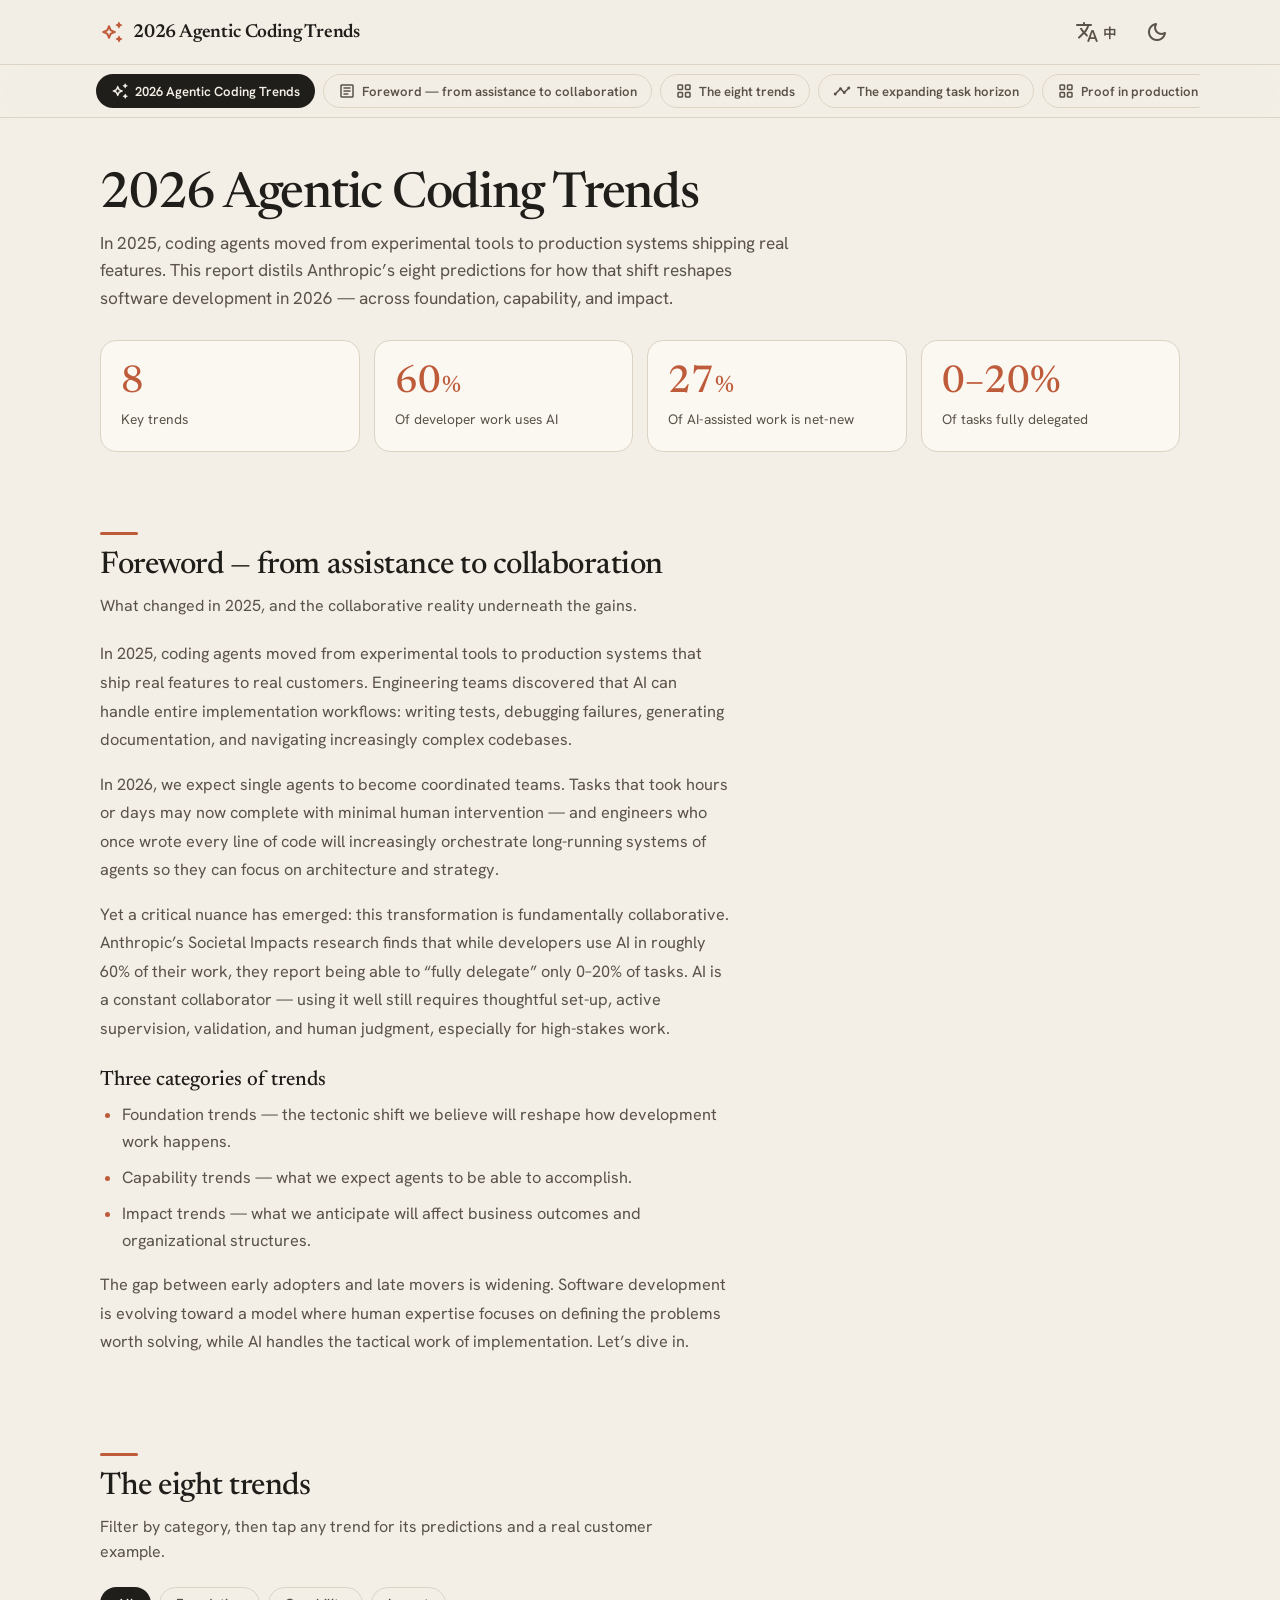
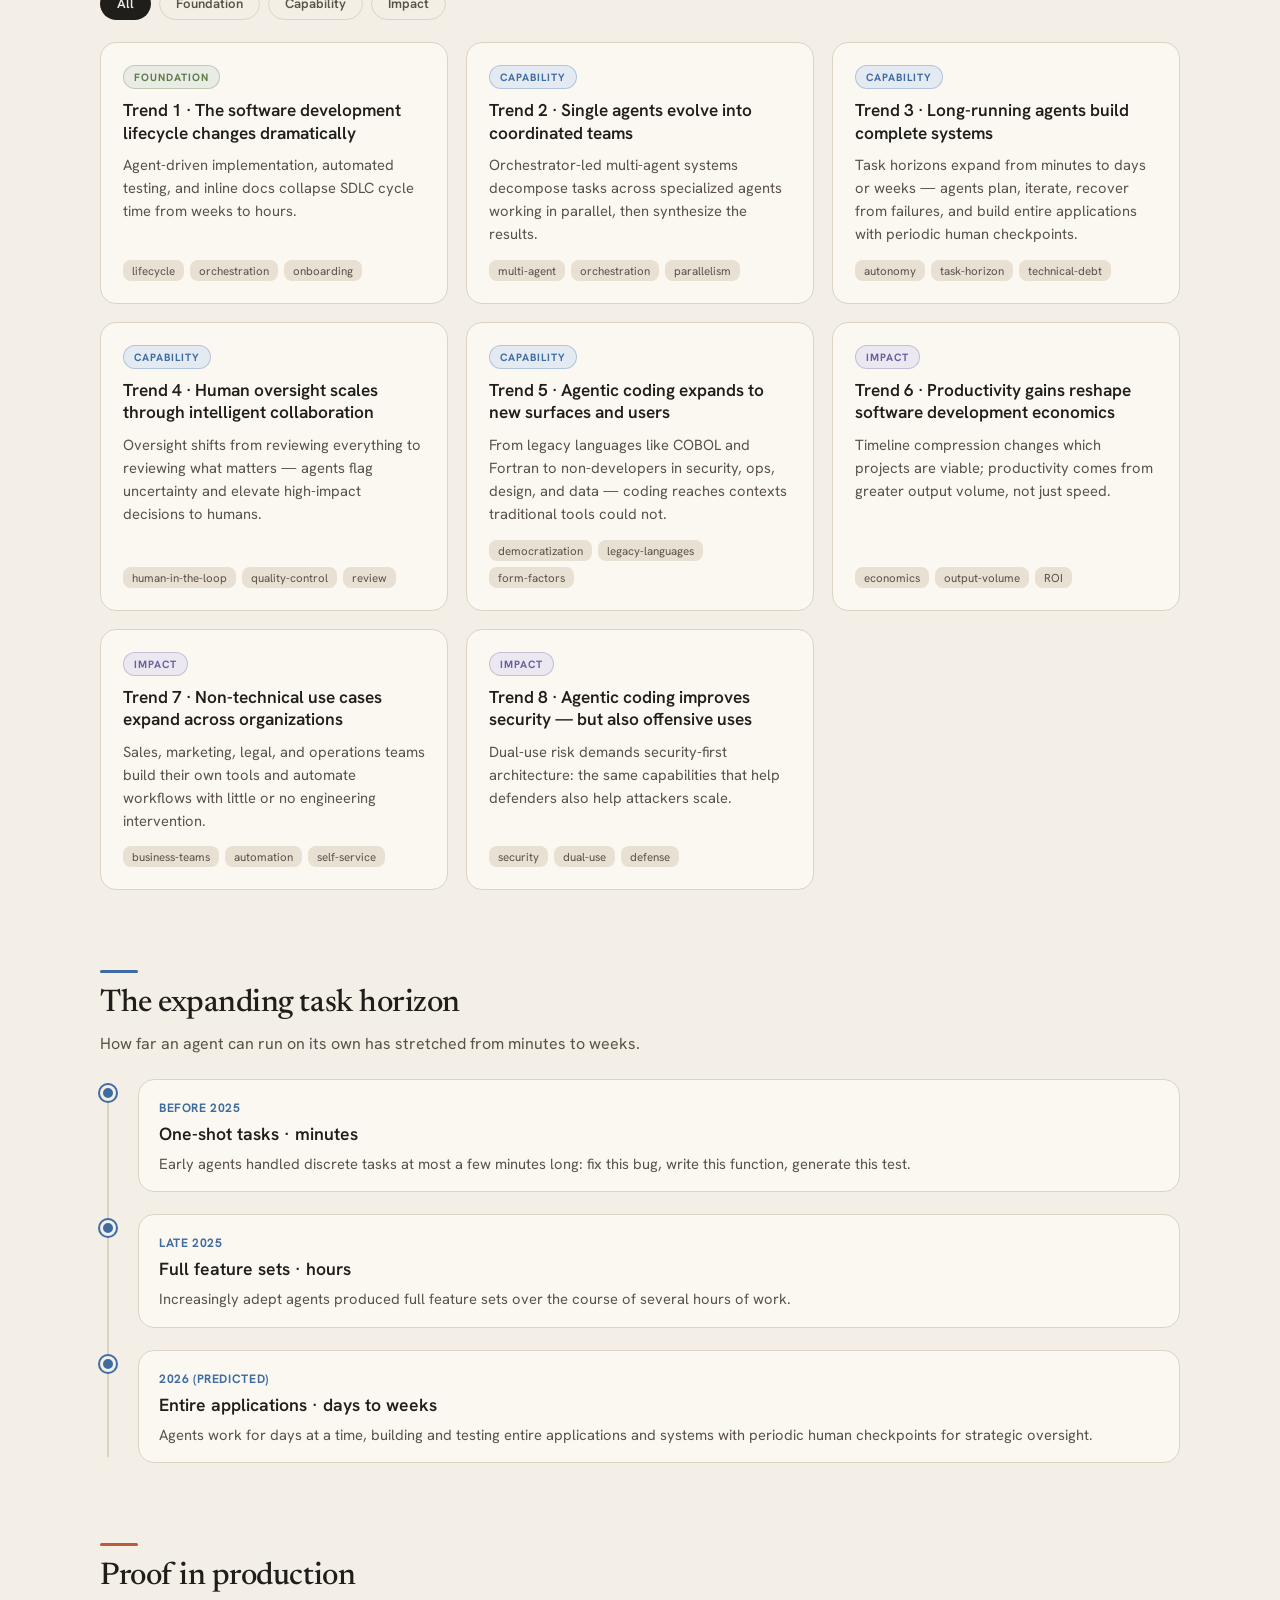
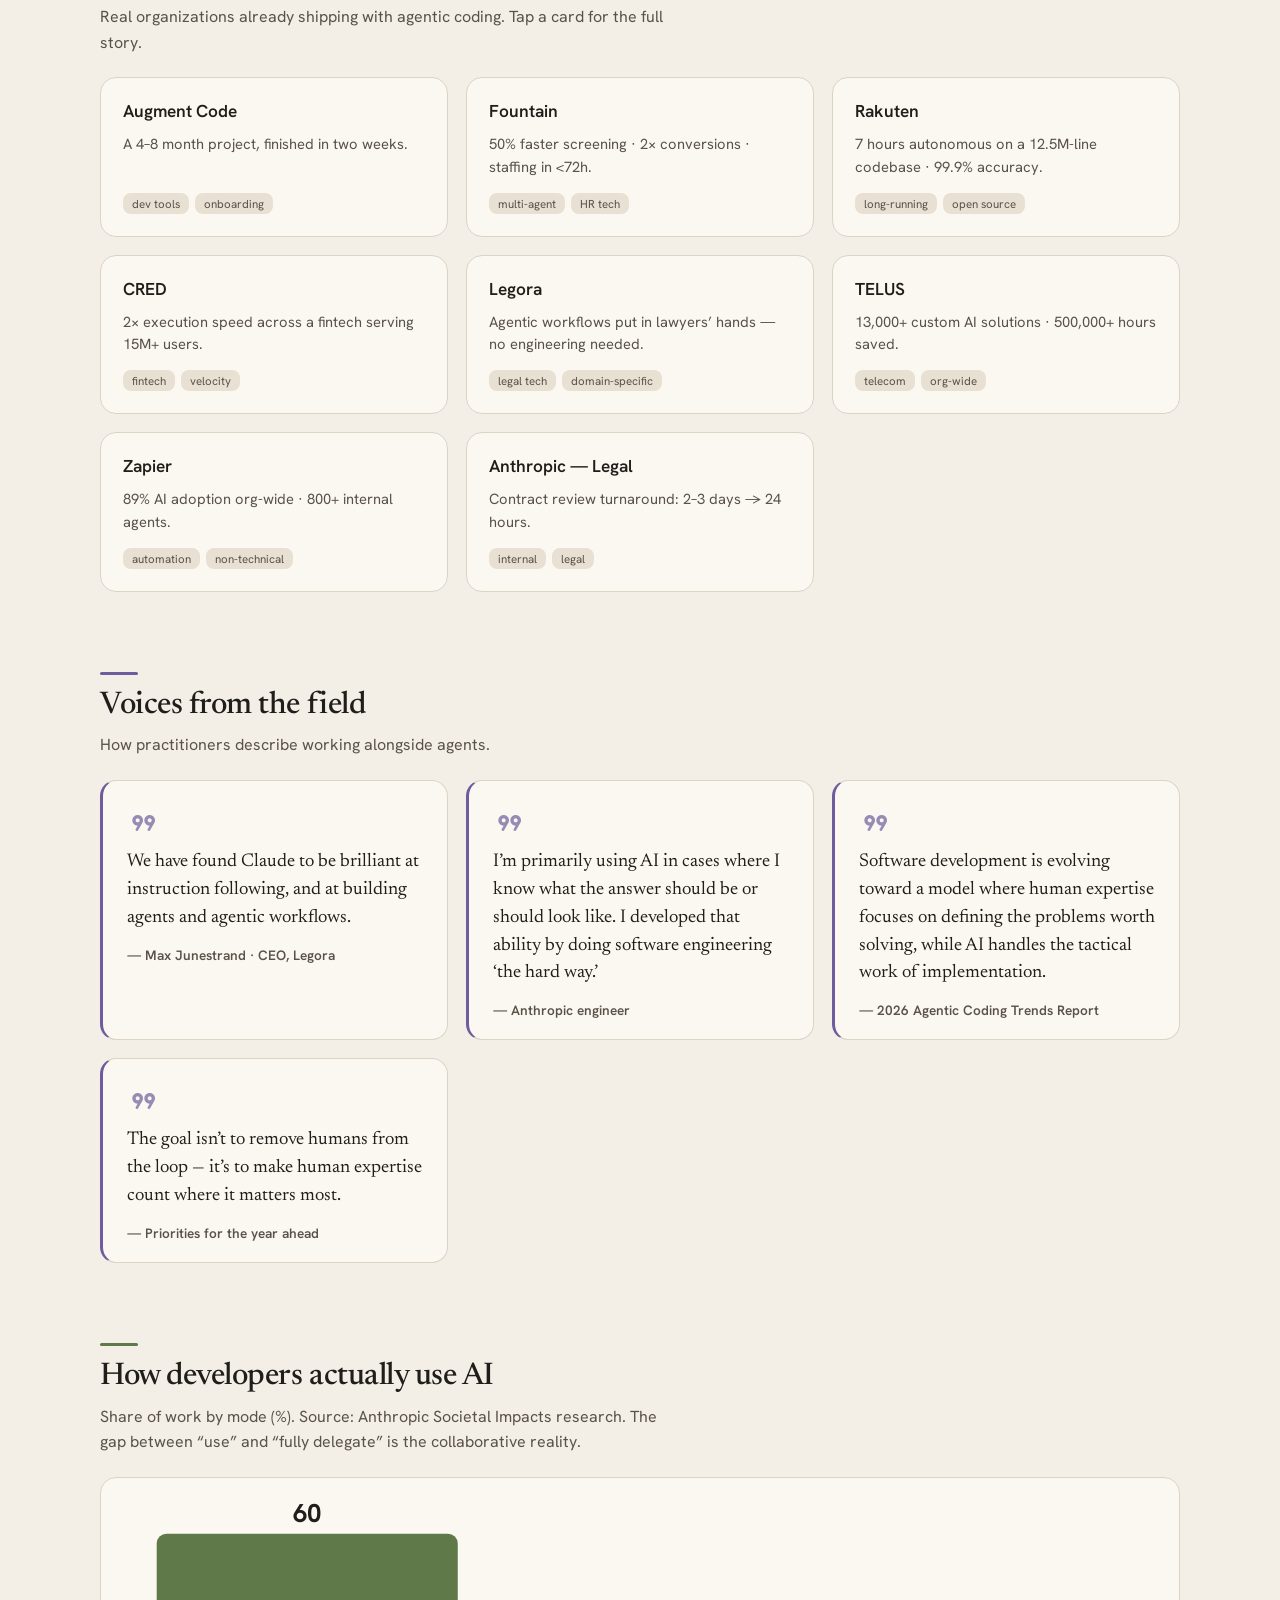
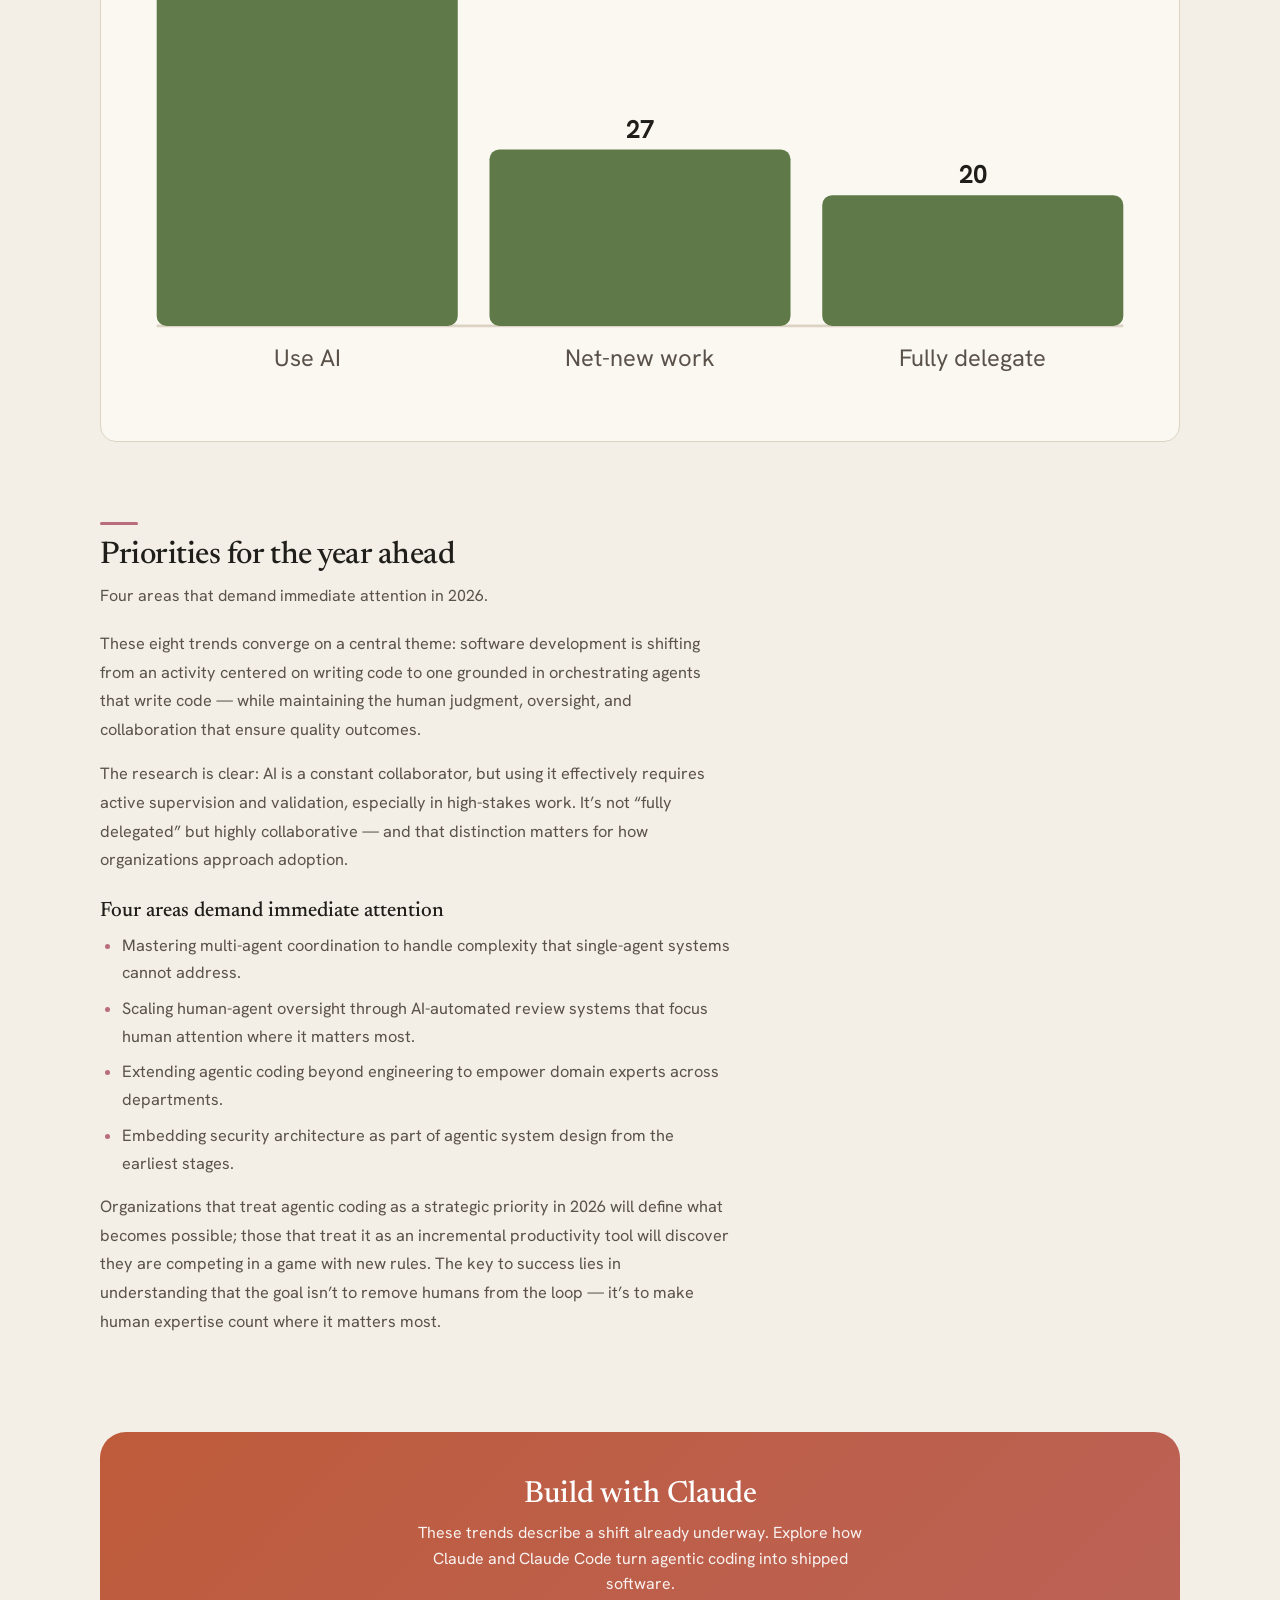
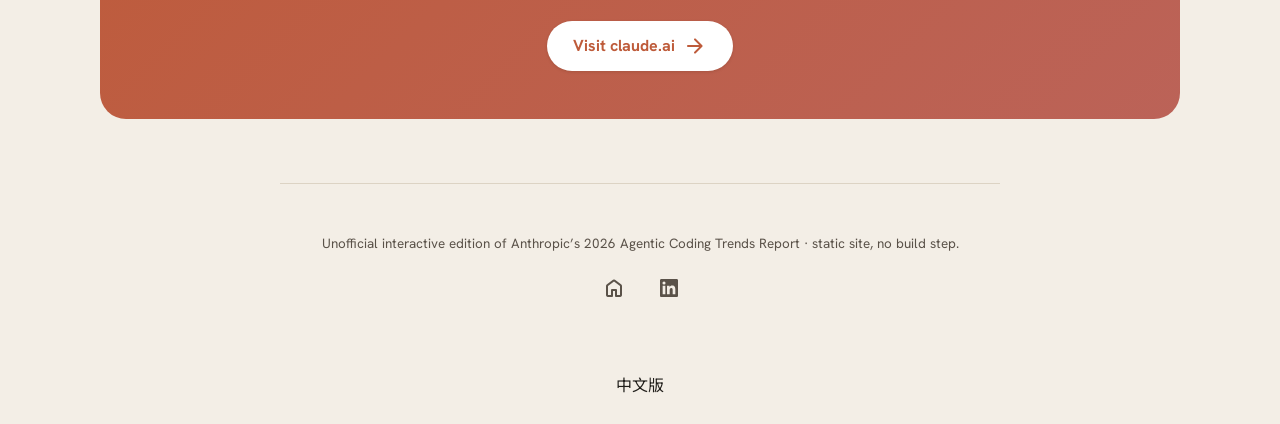
==== commit 3931a999: "feat: 補上 og:image 尺寸宣告(og:image:width/height) 兩頁的 og:image、twitter:card、twitter:image 原本就齊全,assets/o" ====
--- a/en/index.html
+++ b/en/index.html
@@ -53,6 +53,8 @@
   <link href="https://fonts.googleapis.com/css2?family=Material+Symbols+Rounded:opsz,wght,FILL,GRAD@24,400,0,0&display=swap" rel="stylesheet" />
 
   <link rel="stylesheet" href="../assets/styles.css" />
+  <meta property="og:image:width" content="1200">
+  <meta property="og:image:height" content="630">
 </head>
 <body>
   <!-- ==== App bar ==== -->
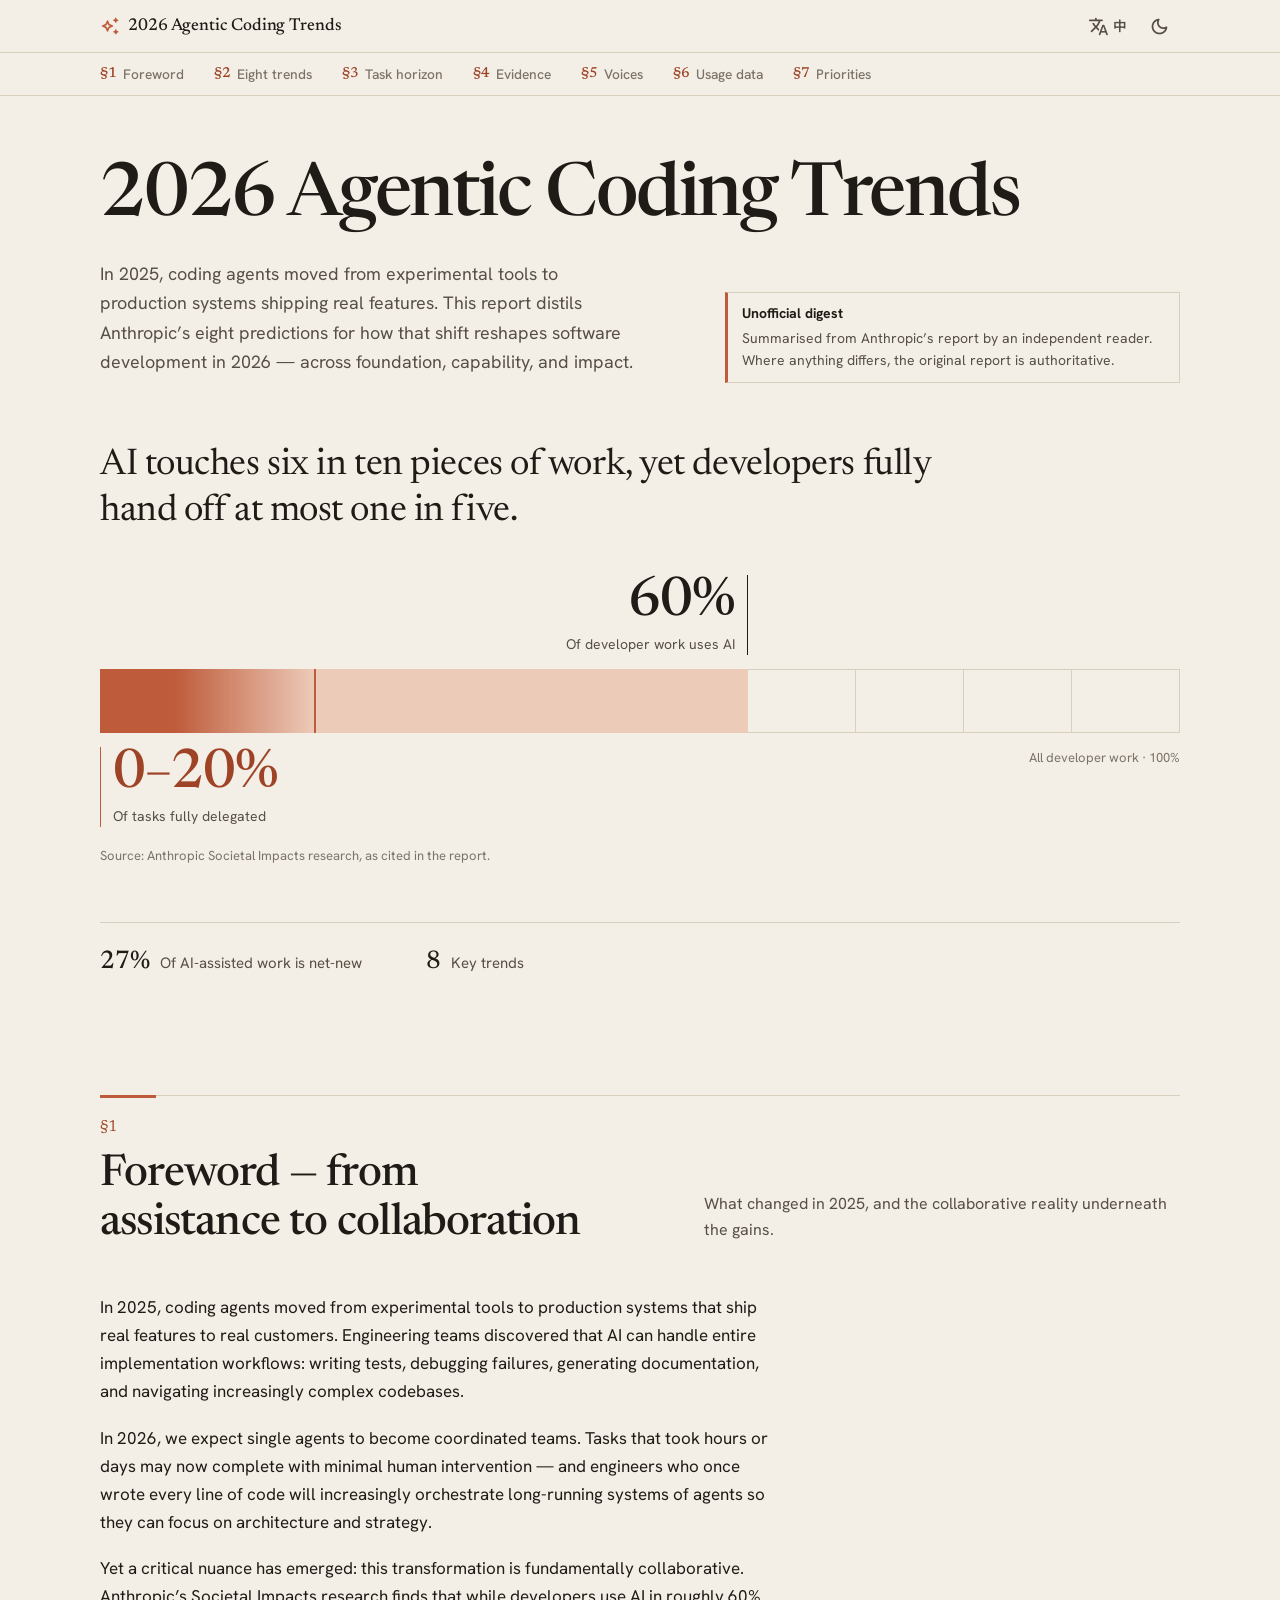
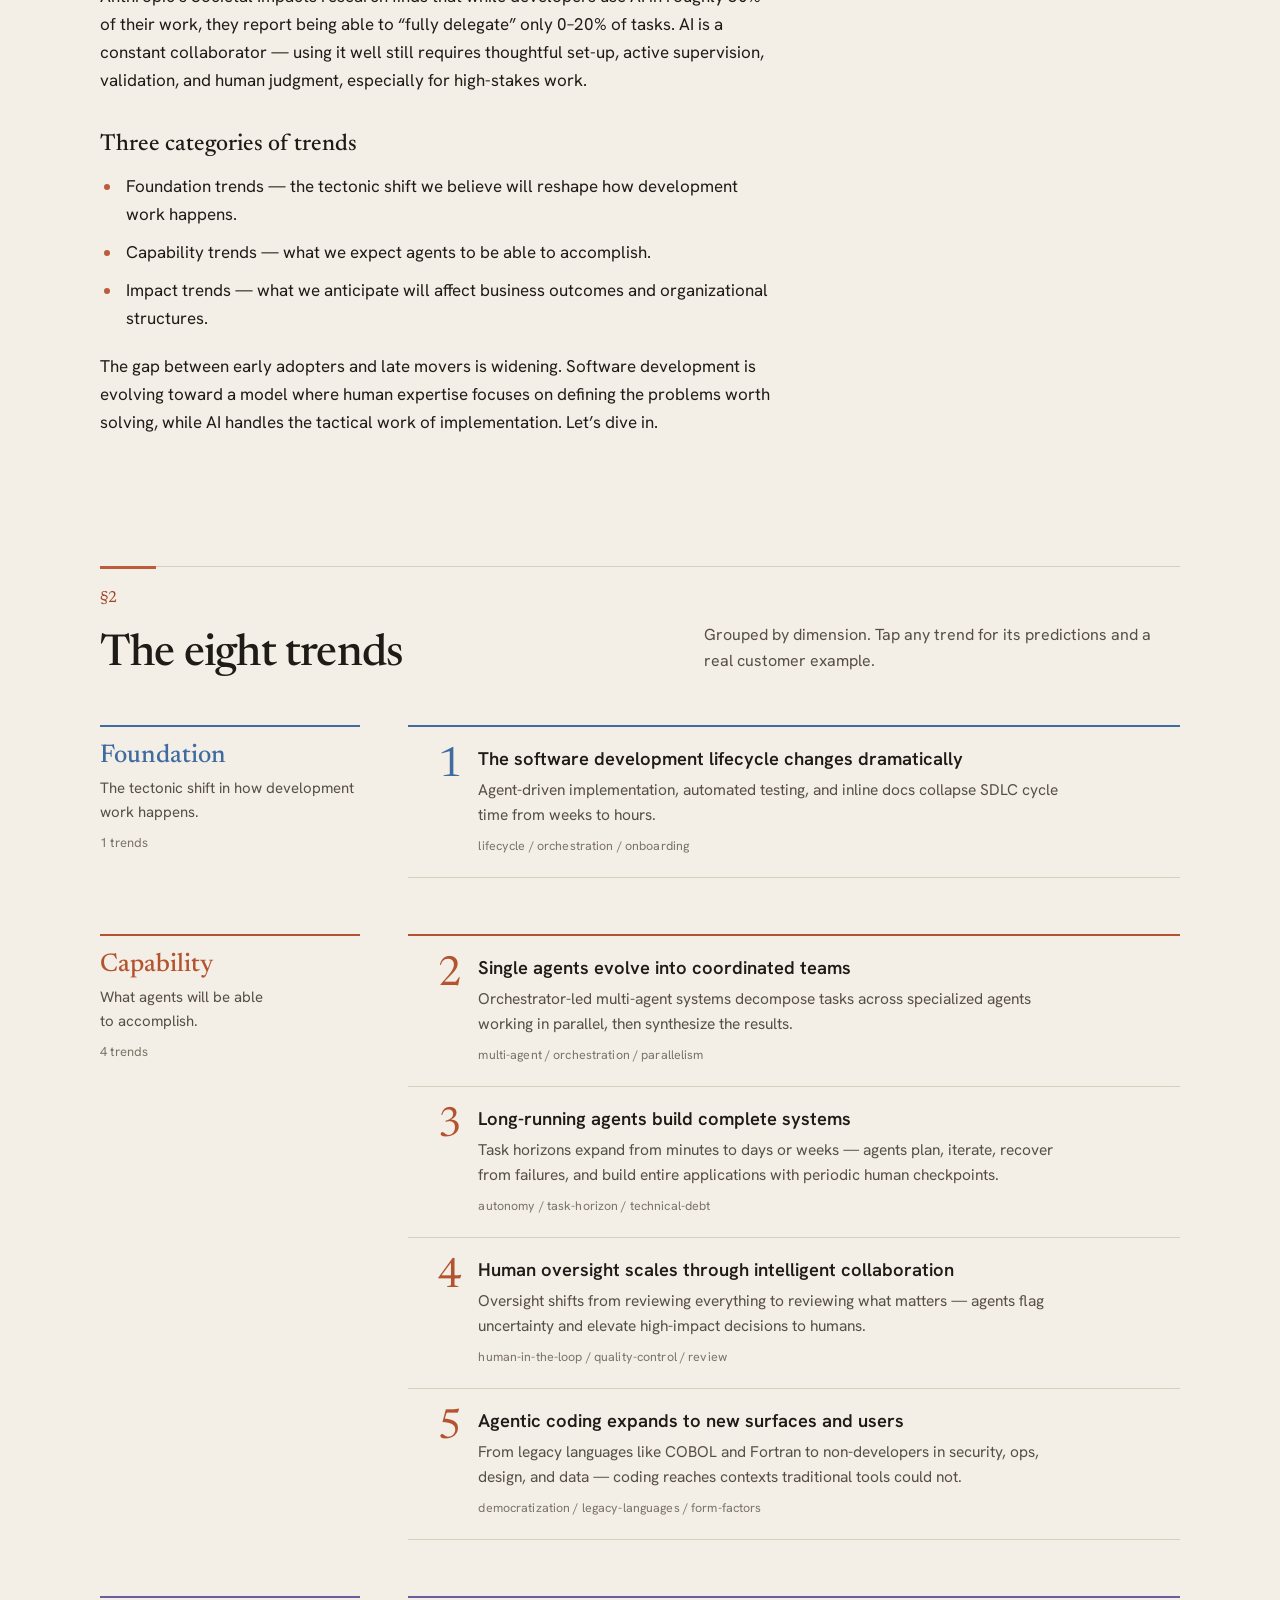
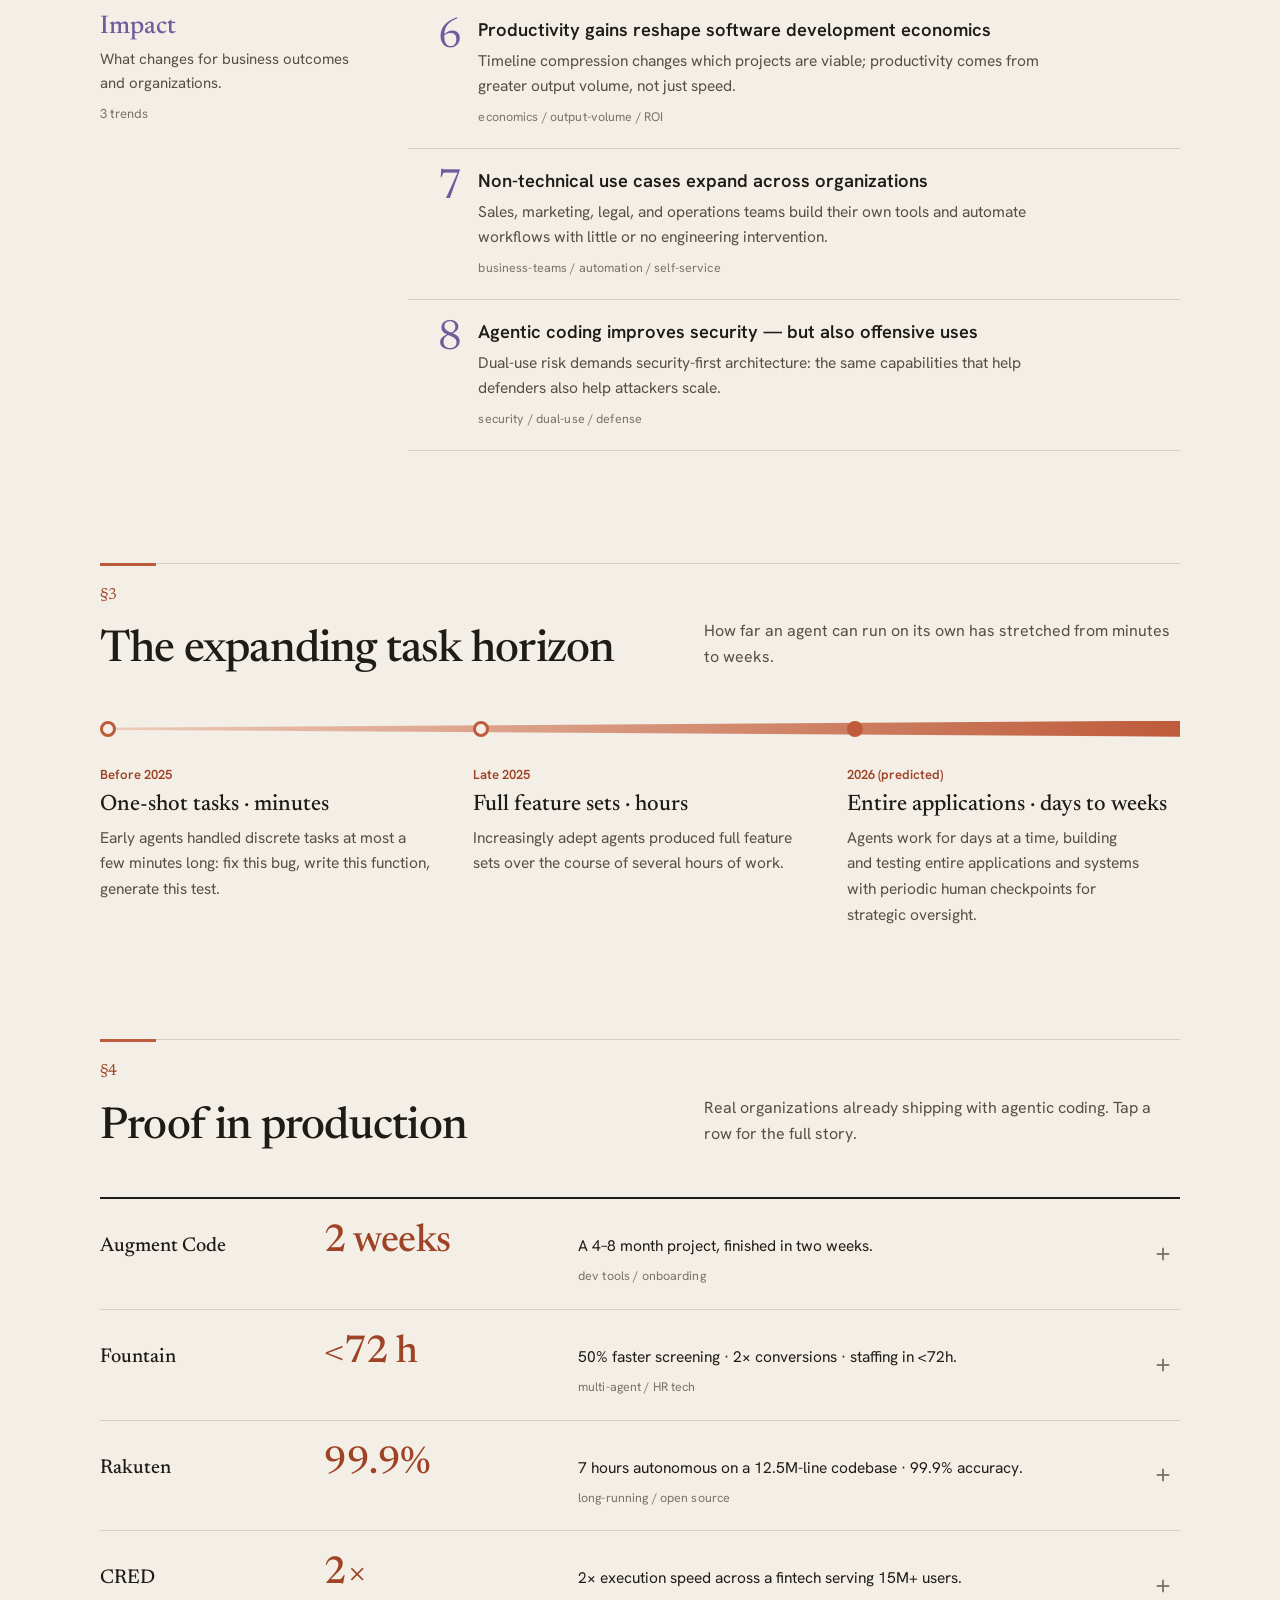
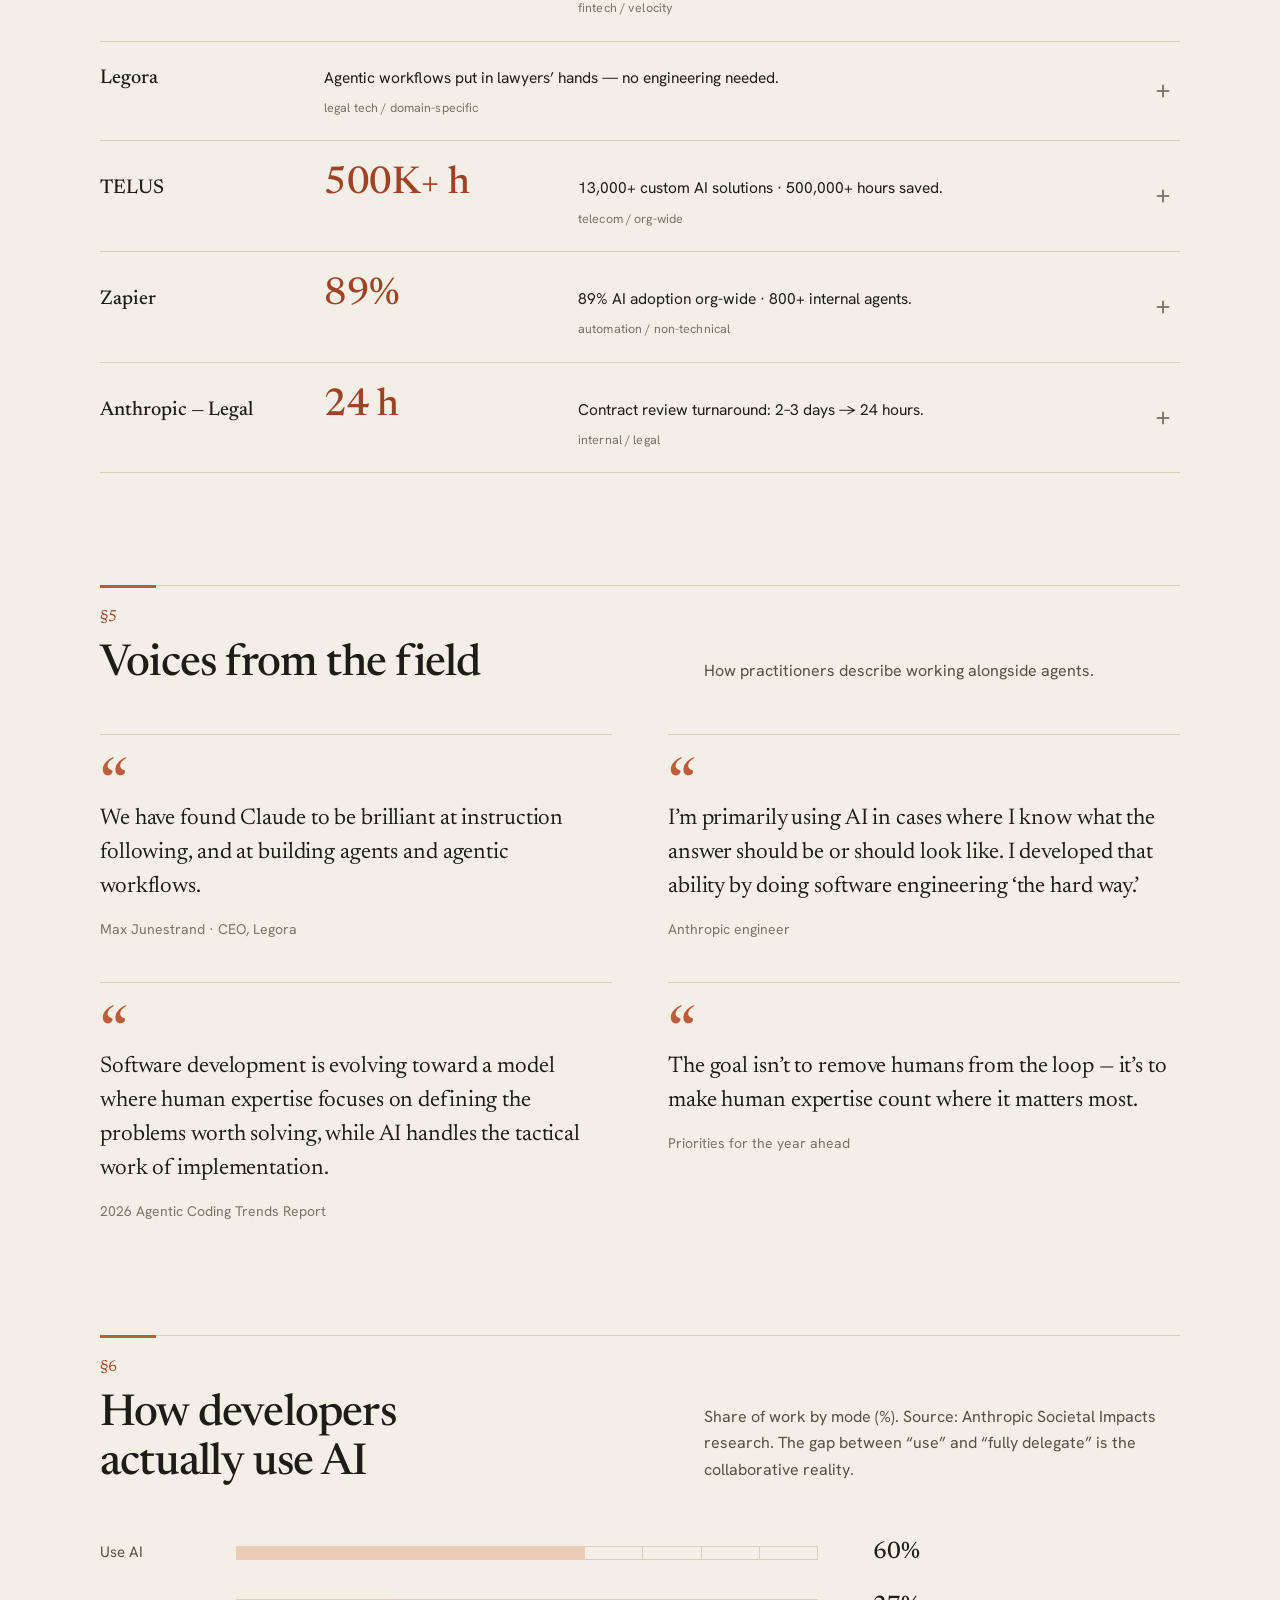
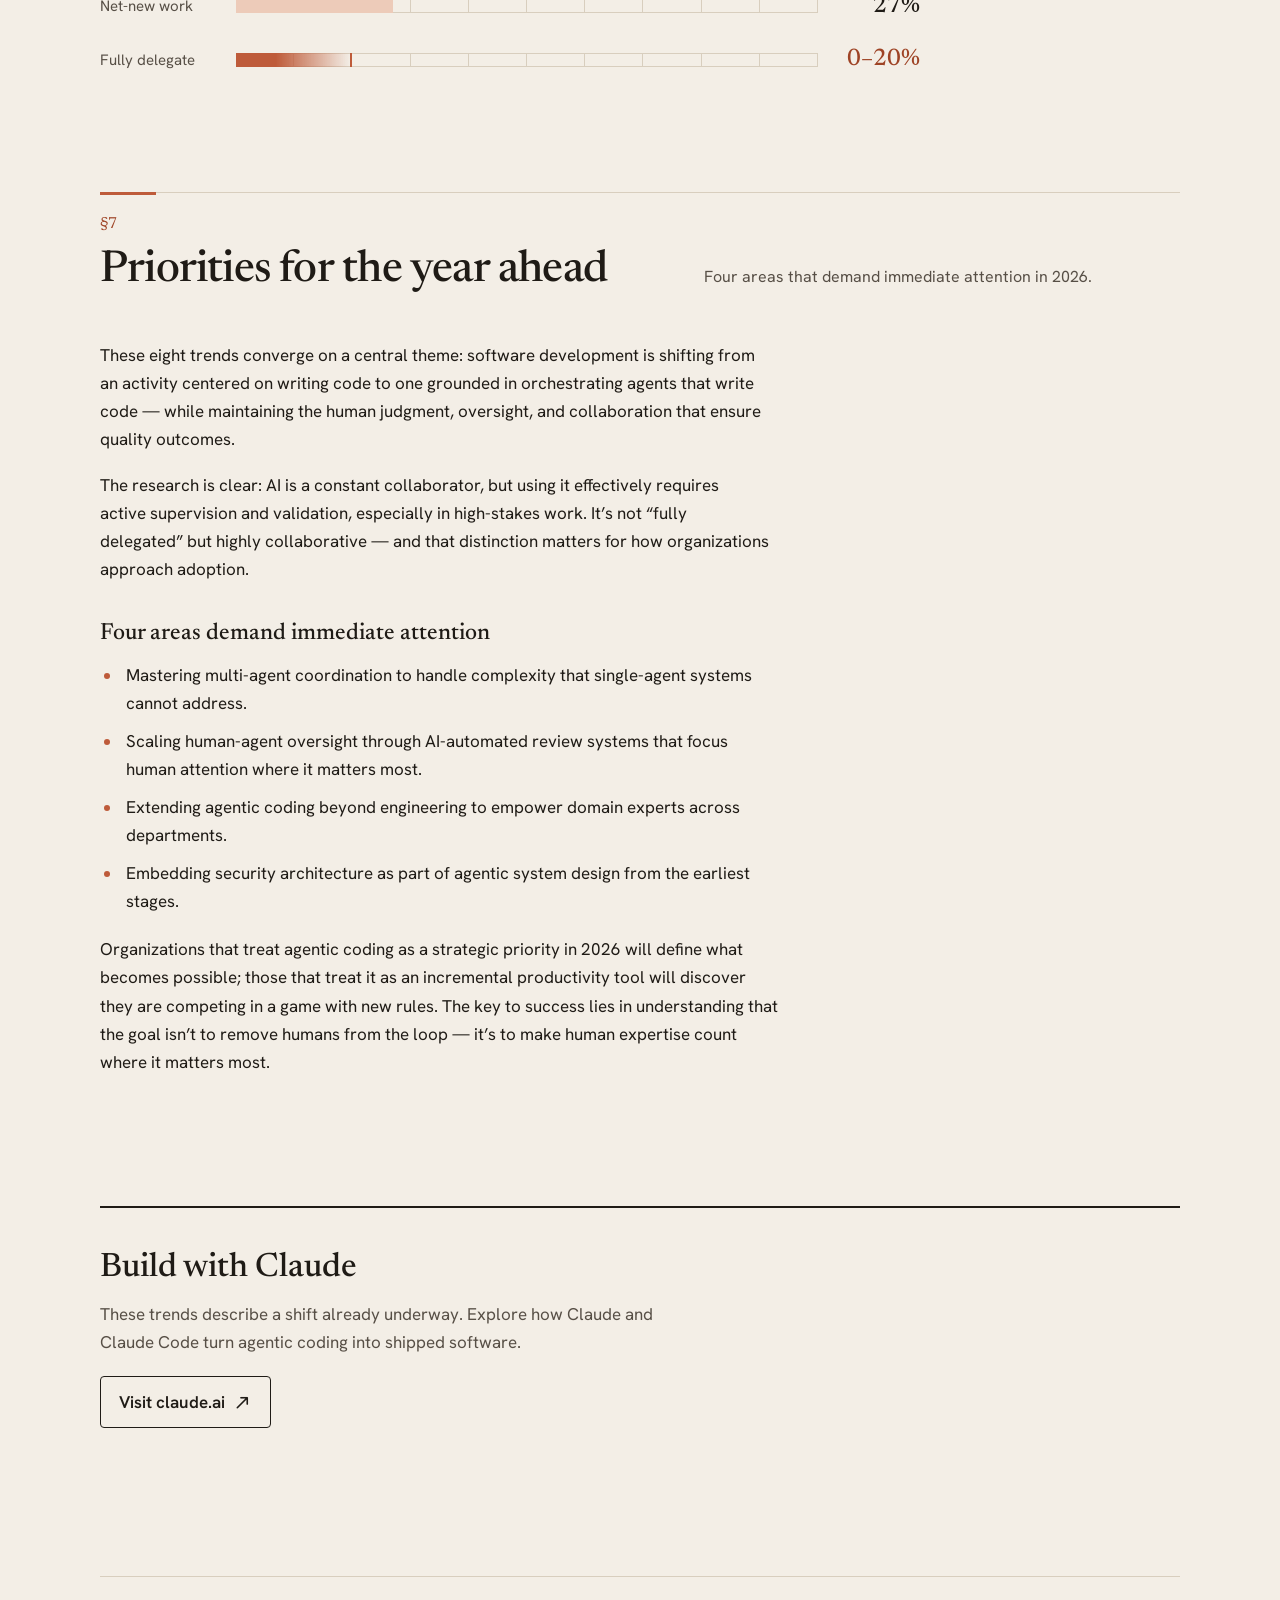
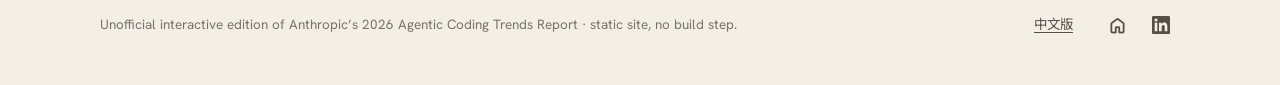
==== commit 0bcf444c: "chore: 重新產生靜態 HTML 裡的頁面內容 app.js 的區段標記改了,靜態檔裡的 <main> 也要跟著更新,關掉 JS 或爬蟲看到的 才會是同一份版面。這次也把目錄連結一起寫進靜態檔,沒" ====
--- a/en/index.html
+++ b/en/index.html
@@ -46,10 +46,22 @@
   }
   </script>
 
+  <!-- ==== Theme before first paint: saved choice, else the OS setting ==== -->
+  <script>
+    (function () {
+      var t = null;
+      try { t = localStorage.getItem("theme"); } catch (e) {}
+      if (t !== "light" && t !== "dark") {
+        t = (window.matchMedia && matchMedia("(prefers-color-scheme: dark)").matches) ? "dark" : "light";
+      }
+      document.documentElement.setAttribute("data-theme", t);
+    })();
+  </script>
+
   <!-- ==== Fonts + icons (CDN, no local files) ==== -->
   <link rel="preconnect" href="https://fonts.googleapis.com" />
   <link rel="preconnect" href="https://fonts.gstatic.com" crossorigin />
-  <link href="https://fonts.googleapis.com/css2?family=Newsreader:opsz,wght@6..72,400;6..72,500;6..72,600&family=Hanken+Grotesk:wght@400;500;600;700&family=Noto+Sans+TC:wght@400;500;700&family=Noto+Serif+TC:wght@500;600&display=swap" rel="stylesheet" />
+  <link href="https://fonts.googleapis.com/css2?family=Newsreader:opsz,wght@6..72,400;6..72,500;6..72,600&family=Hanken+Grotesk:wght@400;500;600;700&family=Noto+Sans+TC:wght@400;500;700&family=Noto+Serif+TC:wght@400;500;600&display=swap" rel="stylesheet" />
   <link href="https://fonts.googleapis.com/css2?family=Material+Symbols+Rounded:opsz,wght,FILL,GRAD@24,400,0,0&display=swap" rel="stylesheet" />
 
   <link rel="stylesheet" href="../assets/styles.css" />
@@ -83,14 +95,15 @@
 
   <!-- ==== Sticky section nav (auto-generated anchor pills + scrollspy) ==== -->
   <nav class="sectionnav" id="sectionNav" aria-label="Section navigation">
-    <div class="sectionnav__inner" id="sectionNavInner"></div>
+    <div class="sectionnav__inner" id="sectionNavInner"><a class="navpill" href="#foreword" data-target="foreword"><span class="navpill__num" aria-hidden="true">§1</span><span>Foreword</span></a><a class="navpill" href="#trends" data-target="trends"><span class="navpill__num" aria-hidden="true">§2</span><span>Eight trends</span></a><a class="navpill" href="#evolution" data-target="evolution"><span class="navpill__num" aria-hidden="true">§3</span><span>Task horizon</span></a><a class="navpill" href="#customers" data-target="customers"><span class="navpill__num" aria-hidden="true">§4</span><span>Evidence</span></a><a class="navpill" href="#voices" data-target="voices"><span class="navpill__num" aria-hidden="true">§5</span><span>Voices</span></a><a class="navpill" href="#data" data-target="data"><span class="navpill__num" aria-hidden="true">§6</span><span>Usage data</span></a><a class="navpill" href="#priorities" data-target="priorities"><span class="navpill__num" aria-hidden="true">§7</span><span>Priorities</span></a></div>
+    <span class="sectionnav__progress" id="navProgress" aria-hidden="true"></span>
   </nav>
 
   <span id="top"></span>
 
   <!-- ==== Composite sections (rendered in order from SITE_SECTIONS) ==== -->
   <main id="sections" aria-live="polite">
-<section class="section section--hero" id="overview" aria-labelledby="overview-heading"><header class="section-head"><h2 id="overview-heading">2026 Agentic Coding Trends</h2><p class="section-head__sub">In 2025, coding agents moved from experimental tools to production systems shipping real features. This report distils Anthropic’s eight predictions for how that shift reshapes software development in 2026 — across foundation, capability, and impact.</p></header><div class="hero__stats"><div class="hero__stat" data-item=""><b class="hero__stat-value"><span data-count="8">8</span></b><span class="hero__stat-label">Key trends</span></div><div class="hero__stat" data-item=""><b class="hero__stat-value"><span data-count="60">60</span><span class="hero__stat-affix">%</span></b><span class="hero__stat-label">Of developer work uses AI</span></div><div class="hero__stat" data-item=""><b class="hero__stat-value"><span data-count="27">27</span><span class="hero__stat-affix">%</span></b><span class="hero__stat-label">Of AI-assisted work is net-new</span></div><div class="hero__stat" data-item=""><b class="hero__stat-value"><span>0–20%</span></b><span class="hero__stat-label">Of tasks fully delegated</span></div></div></section><section class="section section--prose" id="foreword" aria-labelledby="foreword-heading"><header class="section-head"><h2 id="foreword-heading">Foreword — from assistance to collaboration</h2><p class="section-head__sub">What changed in 2025, and the collaborative reality underneath the gains.</p></header><div class="prose" data-item=""><p>In 2025, coding agents moved from experimental tools to production systems that ship real features to real customers. Engineering teams discovered that AI can handle entire implementation workflows: writing tests, debugging failures, generating documentation, and navigating increasingly complex codebases.</p><p>In 2026, we expect single agents to become coordinated teams. Tasks that took hours or days may now complete with minimal human intervention — and engineers who once wrote every line of code will increasingly orchestrate long-running systems of agents so they can focus on architecture and strategy.</p><p>Yet a critical nuance has emerged: this transformation is fundamentally collaborative. Anthropic’s Societal Impacts research finds that while developers use AI in roughly 60% of their work, they report being able to “fully delegate” only 0–20% of tasks. AI is a constant collaborator — using it well still requires thoughtful set-up, active supervision, validation, and human judgment, especially for high-stakes work.</p><h3>Three categories of trends</h3><ul><li>Foundation trends — the tectonic shift we believe will reshape how development work happens.</li><li>Capability trends — what we expect agents to be able to accomplish.</li><li>Impact trends — what we anticipate will affect business outcomes and organizational structures.</li></ul><p>The gap between early adopters and late movers is widening. Software development is evolving toward a model where human expertise focuses on defining the problems worth solving, while AI handles the tactical work of implementation. Let’s dive in.</p></div></section><section class="section section--cards" id="trends" aria-labelledby="trends-heading"><header class="section-head"><h2 id="trends-heading">The eight trends</h2><p class="section-head__sub">Filter by category, then tap any trend for its predictions and a real customer example.</p></header><div class="chips" role="group" data-section="trends"><button class="chip chip--all chip--active" type="button" data-group="all" aria-pressed="true">All</button><button class="chip chip--foundation" type="button" data-group="foundation" aria-pressed="false">Foundation</button><button class="chip chip--capability" type="button" data-group="capability" aria-pressed="false">Capability</button><button class="chip chip--impact" type="button" data-group="impact" aria-pressed="false">Impact</button></div><div class="grid"><article class="card" tabindex="0" role="button" data-item="" data-group="foundation" data-slug="trend-1-sdlc" aria-label="Trend 1 · The software development lifecycle changes dramatically"><div class="card__badges"><span class="card__badge badge--foundation">Foundation</span></div><h3 class="card__title">Trend 1 · The software development lifecycle changes dramatically</h3><p class="card__summary">Agent-driven implementation, automated testing, and inline docs collapse SDLC cycle time from weeks to hours.</p><div class="card__tags"><span class="tag">lifecycle</span><span class="tag">orchestration</span><span class="tag">onboarding</span></div></article><article class="card" tabindex="0" role="button" data-item="" data-group="capability" data-slug="trend-2-coordinated-teams" aria-label="Trend 2 · Single agents evolve into coordinated teams"><div class="card__badges"><span class="card__badge badge--capability">Capability</span></div><h3 class="card__title">Trend 2 · Single agents evolve into coordinated teams</h3><p class="card__summary">Orchestrator-led multi-agent systems decompose tasks across specialized agents working in parallel, then synthesize the results.</p><div class="card__tags"><span class="tag">multi-agent</span><span class="tag">orchestration</span><span class="tag">parallelism</span></div></article><article class="card" tabindex="0" role="button" data-item="" data-group="capability" data-slug="trend-3-long-running" aria-label="Trend 3 · Long-running agents build complete systems"><div class="card__badges"><span class="card__badge badge--capability">Capability</span></div><h3 class="card__title">Trend 3 · Long-running agents build complete systems</h3><p class="card__summary">Task horizons expand from minutes to days or weeks — agents plan, iterate, recover from failures, and build entire applications with periodic human checkpoints.</p><div class="card__tags"><span class="tag">autonomy</span><span class="tag">task-horizon</span><span class="tag">technical-debt</span></div></article><article class="card" tabindex="0" role="button" data-item="" data-group="capability" data-slug="trend-4-human-oversight" aria-label="Trend 4 · Human oversight scales through intelligent collaboration"><div class="card__badges"><span class="card__badge badge--capability">Capability</span></div><h3 class="card__title">Trend 4 · Human oversight scales through intelligent collaboration</h3><p class="card__summary">Oversight shifts from reviewing everything to reviewing what matters — agents flag uncertainty and elevate high-impact decisions to humans.</p><div class="card__tags"><span class="tag">human-in-the-loop</span><span class="tag">quality-control</span><span class="tag">review</span></div></article><article class="card" tabindex="0" role="button" data-item="" data-group="capability" data-slug="trend-5-new-surfaces" aria-label="Trend 5 · Agentic coding expands to new surfaces and users"><div class="card__badges"><span class="card__badge badge--capability">Capability</span></div><h3 class="card__title">Trend 5 · Agentic coding expands to new surfaces and users</h3><p class="card__summary">From legacy languages like COBOL and Fortran to non-developers in security, ops, design, and data — coding reaches contexts traditional tools could not.</p><div class="card__tags"><span class="tag">democratization</span><span class="tag">legacy-languages</span><span class="tag">form-factors</span></div></article><article class="card" tabindex="0" role="button" data-item="" data-group="impact" data-slug="trend-6-economics" aria-label="Trend 6 · Productivity gains reshape software development economics"><div class="card__badges"><span class="card__badge badge--impact">Impact</span></div><h3 class="card__title">Trend 6 · Productivity gains reshape software development economics</h3><p class="card__summary">Timeline compression changes which projects are viable; productivity comes from greater output volume, not just speed.</p><div class="card__tags"><span class="tag">economics</span><span class="tag">output-volume</span><span class="tag">ROI</span></div></article><article class="card" tabindex="0" role="button" data-item="" data-group="impact" data-slug="trend-7-non-technical" aria-label="Trend 7 · Non-technical use cases expand across organizations"><div class="card__badges"><span class="card__badge badge--impact">Impact</span></div><h3 class="card__title">Trend 7 · Non-technical use cases expand across organizations</h3><p class="card__summary">Sales, marketing, legal, and operations teams build their own tools and automate workflows with little or no engineering intervention.</p><div class="card__tags"><span class="tag">business-teams</span><span class="tag">automation</span><span class="tag">self-service</span></div></article><article class="card" tabindex="0" role="button" data-item="" data-group="impact" data-slug="trend-8-security" aria-label="Trend 8 · Agentic coding improves security — but also offensive uses"><div class="card__badges"><span class="card__badge badge--impact">Impact</span></div><h3 class="card__title">Trend 8 · Agentic coding improves security — but also offensive uses</h3><p class="card__summary">Dual-use risk demands security-first architecture: the same capabilities that help defenders also help attackers scale.</p><div class="card__tags"><span class="tag">security</span><span class="tag">dual-use</span><span class="tag">defense</span></div></article></div></section><section class="section section--timeline" id="evolution" data-accent="blue" aria-labelledby="evolution-heading"><header class="section-head"><h2 id="evolution-heading">The expanding task horizon</h2><p class="section-head__sub">How far an agent can run on its own has stretched from minutes to weeks.</p></header><ol class="timeline"><li class="tl-item" data-item=""><div class="tl-dot" aria-hidden="true"></div><div class="tl-card"><span class="tl-date">Before 2025</span><h3 class="tl-title">One-shot tasks · minutes</h3><p class="tl-body">Early agents handled discrete tasks at most a few minutes long: fix this bug, write this function, generate this test.</p></div></li><li class="tl-item" data-item=""><div class="tl-dot" aria-hidden="true"></div><div class="tl-card"><span class="tl-date">Late 2025</span><h3 class="tl-title">Full feature sets · hours</h3><p class="tl-body">Increasingly adept agents produced full feature sets over the course of several hours of work.</p></div></li><li class="tl-item" data-item=""><div class="tl-dot" aria-hidden="true"></div><div class="tl-card"><span class="tl-date">2026 (predicted)</span><h3 class="tl-title">Entire applications · days to weeks</h3><p class="tl-body">Agents work for days at a time, building and testing entire applications and systems with periodic human checkpoints for strategic oversight.</p></div></li></ol></section><section class="section section--cards" id="customers" aria-labelledby="customers-heading"><header class="section-head"><h2 id="customers-heading">Proof in production</h2><p class="section-head__sub">Real organizations already shipping with agentic coding. Tap a card for the full story.</p></header><div class="grid"><article class="card" tabindex="0" role="button" data-item="" data-group="" data-slug="case-augment" aria-label="Augment Code"><h3 class="card__title">Augment Code</h3><p class="card__summary">A 4–8 month project, finished in two weeks.</p><div class="card__tags"><span class="tag">dev tools</span><span class="tag">onboarding</span></div></article><article class="card" tabindex="0" role="button" data-item="" data-group="" data-slug="case-fountain" aria-label="Fountain"><h3 class="card__title">Fountain</h3><p class="card__summary">50% faster screening · 2× conversions · staffing in &lt;72h.</p><div class="card__tags"><span class="tag">multi-agent</span><span class="tag">HR tech</span></div></article><article class="card" tabindex="0" role="button" data-item="" data-group="" data-slug="case-rakuten" aria-label="Rakuten"><h3 class="card__title">Rakuten</h3><p class="card__summary">7 hours autonomous on a 12.5M-line codebase · 99.9% accuracy.</p><div class="card__tags"><span class="tag">long-running</span><span class="tag">open source</span></div></article><article class="card" tabindex="0" role="button" data-item="" data-group="" data-slug="case-cred" aria-label="CRED"><h3 class="card__title">CRED</h3><p class="card__summary">2× execution speed across a fintech serving 15M+ users.</p><div class="card__tags"><span class="tag">fintech</span><span class="tag">velocity</span></div></article><article class="card" tabindex="0" role="button" data-item="" data-group="" data-slug="case-legora" aria-label="Legora"><h3 class="card__title">Legora</h3><p class="card__summary">Agentic workflows put in lawyers’ hands — no engineering needed.</p><div class="card__tags"><span class="tag">legal tech</span><span class="tag">domain-specific</span></div></article><article class="card" tabindex="0" role="button" data-item="" data-group="" data-slug="case-telus" aria-label="TELUS"><h3 class="card__title">TELUS</h3><p class="card__summary">13,000+ custom AI solutions · 500,000+ hours saved.</p><div class="card__tags"><span class="tag">telecom</span><span class="tag">org-wide</span></div></article><article class="card" tabindex="0" role="button" data-item="" data-group="" data-slug="case-zapier" aria-label="Zapier"><h3 class="card__title">Zapier</h3><p class="card__summary">89% AI adoption org-wide · 800+ internal agents.</p><div class="card__tags"><span class="tag">automation</span><span class="tag">non-technical</span></div></article><article class="card" tabindex="0" role="button" data-item="" data-group="" data-slug="case-anthropic-legal" aria-label="Anthropic — Legal"><h3 class="card__title">Anthropic — Legal</h3><p class="card__summary">Contract review turnaround: 2–3 days → 24 hours.</p><div class="card__tags"><span class="tag">internal</span><span class="tag">legal</span></div></article></div></section><section class="section section--quotes" id="voices" data-accent="purple" aria-labelledby="voices-heading"><header class="section-head"><h2 id="voices-heading">Voices from the field</h2><p class="section-head__sub">How practitioners describe working alongside agents.</p></header><div class="quotes-grid"><figure class="quote-card" data-item=""><span class="material-symbols-rounded quote-mark" aria-hidden="true">format_quote</span><blockquote>We have found Claude to be brilliant at instruction following, and at building agents and agentic workflows.</blockquote><figcaption class="quote-by">— Max Junestrand · CEO, Legora</figcaption></figure><figure class="quote-card" data-item=""><span class="material-symbols-rounded quote-mark" aria-hidden="true">format_quote</span><blockquote>I’m primarily using AI in cases where I know what the answer should be or should look like. I developed that ability by doing software engineering ‘the hard way.’</blockquote><figcaption class="quote-by">— Anthropic engineer</figcaption></figure><figure class="quote-card" data-item=""><span class="material-symbols-rounded quote-mark" aria-hidden="true">format_quote</span><blockquote>Software development is evolving toward a model where human expertise focuses on defining the problems worth solving, while AI handles the tactical work of implementation.</blockquote><figcaption class="quote-by">— 2026 Agentic Coding Trends Report</figcaption></figure><figure class="quote-card" data-item=""><span class="material-symbols-rounded quote-mark" aria-hidden="true">format_quote</span><blockquote>The goal isn’t to remove humans from the loop — it’s to make human expertise count where it matters most.</blockquote><figcaption class="quote-by">— Priorities for the year ahead</figcaption></figure></div></section><section class="section section--bars" id="data" data-accent="green" aria-labelledby="data-heading"><header class="section-head"><h2 id="data-heading">How developers actually use AI</h2><p class="section-head__sub">Share of work by mode (%). Source: Anthropic Societal Impacts research. The gap between “use” and “fully delegate” is the collaborative reality.</p></header><figure class="chart-card" data-item=""><div class="chart-wrap"><svg viewBox="0 0 520 260" role="img" preserveAspectRatio="xMidYMid meet" aria-label="How developers actually use AI"><title>How developers actually use AI</title><line class="axis-line" x1="16" y1="214" x2="504" y2="214"></line><rect class="bar-rect" x="16" y="16" width="152" height="198" rx="5"><title>Use AI: 60</title></rect><text class="bar-value" x="92" y="10" text-anchor="middle">60</text><text class="bar-label" x="92" y="234" text-anchor="middle">Use AI</text><rect class="bar-rect" x="184" y="124.9" width="152" height="89.1" rx="5"><title>Net-new work: 27</title></rect><text class="bar-value" x="260" y="118.9" text-anchor="middle">27</text><text class="bar-label" x="260" y="234" text-anchor="middle">Net-new work</text><rect class="bar-rect" x="352" y="148" width="152" height="66" rx="5"><title>Fully delegate: 20</title></rect><text class="bar-value" x="428" y="142" text-anchor="middle">20</text><text class="bar-label" x="428" y="234" text-anchor="middle">Fully delegate</text></svg></div></figure></section><section class="section section--prose" id="priorities" data-accent="pink" aria-labelledby="priorities-heading"><header class="section-head"><h2 id="priorities-heading">Priorities for the year ahead</h2><p class="section-head__sub">Four areas that demand immediate attention in 2026.</p></header><div class="prose" data-item=""><p>These eight trends converge on a central theme: software development is shifting from an activity centered on writing code to one grounded in orchestrating agents that write code — while maintaining the human judgment, oversight, and collaboration that ensure quality outcomes.</p><p>The research is clear: AI is a constant collaborator, but using it effectively requires active supervision and validation, especially in high-stakes work. It’s not “fully delegated” but highly collaborative — and that distinction matters for how organizations approach adoption.</p><h3>Four areas demand immediate attention</h3><ul><li>Mastering multi-agent coordination to handle complexity that single-agent systems cannot address.</li><li>Scaling human-agent oversight through AI-automated review systems that focus human attention where it matters most.</li><li>Extending agentic coding beyond engineering to empower domain experts across departments.</li><li>Embedding security architecture as part of agentic system design from the earliest stages.</li></ul><p>Organizations that treat agentic coding as a strategic priority in 2026 will define what becomes possible; those that treat it as an incremental productivity tool will discover they are competing in a game with new rules. The key to success lies in understanding that the goal isn’t to remove humans from the loop — it’s to make human expertise count where it matters most.</p></div></section><section class="section section--cta" id="cta"><div class="cta-card" data-item=""><h2>Build with Claude</h2><p>These trends describe a shift already underway. Explore how Claude and Claude Code turn agentic coding into shipped software.</p><a class="cta-btn" href="https://claude.ai" target="_blank" rel="noopener">Visit claude.ai<span class="material-symbols-rounded" aria-hidden="true">arrow_forward</span></a></div></section>
+<section class="section section--hero" id="overview" aria-labelledby="overview-heading"><div class="hero__intro"><header class="section-head"><h1 id="overview-heading">2026 Agentic Coding Trends</h1><p class="section-head__sub">In 2025, coding agents moved from experimental tools to production systems shipping real features. This report distils Anthropic’s eight predictions for how that shift reshapes software development in 2026 — across foundation, capability, and impact.</p></header><p class="hero__notice"><b>Unofficial digest</b><span>Summarised from Anthropic’s report by an independent reader. Where anything differs, the original report is authoritative.</span></p></div><figure class="gap"><p class="gap__headline">AI touches six in ten pieces of work, yet developers fully hand off at most one in five.</p><div class="gap__chart" role="img" aria-label="Bar chart of all developer work: 60% Of developer work uses AI, 0–20% Of tasks fully delegated." style="--use:60%;--del-from:0%;--del-to:20%"><div class="gap__mark gap__mark--use" aria-hidden="true"><b class="gap__num">60%</b><span class="gap__label">Of developer work uses AI</span></div><div class="gap__bar" aria-hidden="true"><span class="gap__use"></span><span class="gap__del"></span></div><div class="gap__under" aria-hidden="true"><div class="gap__mark gap__mark--del"><b class="gap__num">0–20%</b><span class="gap__label">Of tasks fully delegated</span></div><span class="gap__scale">All developer work · 100%</span></div></div><figcaption class="gap__source">Source: Anthropic Societal Impacts research, as cited in the report.</figcaption></figure><ul class="hero__asides"><li><b class="hero__fig">27%</b><span>Of AI-assisted work is net-new</span></li><li><a href="#trends"><b class="hero__fig">8</b><span>Key trends</span></a></li></ul></section><section class="section section--prose" id="foreword" aria-labelledby="foreword-heading"><header class="section-head"><span class="section-head__num" aria-hidden="true">§1</span><h2 id="foreword-heading">Foreword — from assistance to collaboration</h2><p class="section-head__sub">What changed in 2025, and the collaborative reality underneath the gains.</p></header><div class="prose"><p>In 2025, coding agents moved from experimental tools to production systems that ship real features to real customers. Engineering teams discovered that AI can handle entire implementation workflows: writing tests, debugging failures, generating documentation, and navigating increasingly complex codebases.</p><p>In 2026, we expect single agents to become coordinated teams. Tasks that took hours or days may now complete with minimal human intervention — and engineers who once wrote every line of code will increasingly orchestrate long-running systems of agents so they can focus on architecture and strategy.</p><p>Yet a critical nuance has emerged: this transformation is fundamentally collaborative. Anthropic’s Societal Impacts research finds that while developers use AI in roughly 60% of their work, they report being able to “fully delegate” only 0–20% of tasks. AI is a constant collaborator — using it well still requires thoughtful set-up, active supervision, validation, and human judgment, especially for high-stakes work.</p><h3>Three categories of trends</h3><ul><li>Foundation trends — the tectonic shift we believe will reshape how development work happens.</li><li>Capability trends — what we expect agents to be able to accomplish.</li><li>Impact trends — what we anticipate will affect business outcomes and organizational structures.</li></ul><p>The gap between early adopters and late movers is widening. Software development is evolving toward a model where human expertise focuses on defining the problems worth solving, while AI handles the tactical work of implementation. Let’s dive in.</p></div></section><section class="section section--cards section--bands" id="trends" aria-labelledby="trends-heading"><header class="section-head"><span class="section-head__num" aria-hidden="true">§2</span><h2 id="trends-heading">The eight trends</h2><p class="section-head__sub">Grouped by dimension. Tap any trend for its predictions and a real customer example.</p></header><div class="bands"><div class="band band--foundation" data-group="foundation"><header class="band__head"><h3 class="band__name">Foundation</h3><p class="band__note">The tectonic shift in how development work happens.</p><p class="band__count">1 trends</p></header><ol class="trend-list"><li><article class="trend" tabindex="0" role="button" data-group="foundation" data-slug="trend-1-sdlc" aria-label="Trend 1 · The software development lifecycle changes dramatically"><span class="trend__num" aria-hidden="true">1</span><div class="trend__body"><h3 class="trend__title">The software development lifecycle changes dramatically</h3><p class="trend__summary">Agent-driven implementation, automated testing, and inline docs collapse SDLC cycle time from weeks to hours.</p><p class="tagline">lifecycle<span aria-hidden="true"> / </span>orchestration<span aria-hidden="true"> / </span>onboarding</p></div></article></li></ol></div><div class="band band--capability" data-group="capability"><header class="band__head"><h3 class="band__name">Capability</h3><p class="band__note">What agents will be able to accomplish.</p><p class="band__count">4 trends</p></header><ol class="trend-list"><li><article class="trend" tabindex="0" role="button" data-group="capability" data-slug="trend-2-coordinated-teams" aria-label="Trend 2 · Single agents evolve into coordinated teams"><span class="trend__num" aria-hidden="true">2</span><div class="trend__body"><h3 class="trend__title">Single agents evolve into coordinated teams</h3><p class="trend__summary">Orchestrator-led multi-agent systems decompose tasks across specialized agents working in parallel, then synthesize the results.</p><p class="tagline">multi-agent<span aria-hidden="true"> / </span>orchestration<span aria-hidden="true"> / </span>parallelism</p></div></article></li><li><article class="trend" tabindex="0" role="button" data-group="capability" data-slug="trend-3-long-running" aria-label="Trend 3 · Long-running agents build complete systems"><span class="trend__num" aria-hidden="true">3</span><div class="trend__body"><h3 class="trend__title">Long-running agents build complete systems</h3><p class="trend__summary">Task horizons expand from minutes to days or weeks — agents plan, iterate, recover from failures, and build entire applications with periodic human checkpoints.</p><p class="tagline">autonomy<span aria-hidden="true"> / </span>task-horizon<span aria-hidden="true"> / </span>technical-debt</p></div></article></li><li><article class="trend" tabindex="0" role="button" data-group="capability" data-slug="trend-4-human-oversight" aria-label="Trend 4 · Human oversight scales through intelligent collaboration"><span class="trend__num" aria-hidden="true">4</span><div class="trend__body"><h3 class="trend__title">Human oversight scales through intelligent collaboration</h3><p class="trend__summary">Oversight shifts from reviewing everything to reviewing what matters — agents flag uncertainty and elevate high-impact decisions to humans.</p><p class="tagline">human-in-the-loop<span aria-hidden="true"> / </span>quality-control<span aria-hidden="true"> / </span>review</p></div></article></li><li><article class="trend" tabindex="0" role="button" data-group="capability" data-slug="trend-5-new-surfaces" aria-label="Trend 5 · Agentic coding expands to new surfaces and users"><span class="trend__num" aria-hidden="true">5</span><div class="trend__body"><h3 class="trend__title">Agentic coding expands to new surfaces and users</h3><p class="trend__summary">From legacy languages like COBOL and Fortran to non-developers in security, ops, design, and data — coding reaches contexts traditional tools could not.</p><p class="tagline">democratization<span aria-hidden="true"> / </span>legacy-languages<span aria-hidden="true"> / </span>form-factors</p></div></article></li></ol></div><div class="band band--impact" data-group="impact"><header class="band__head"><h3 class="band__name">Impact</h3><p class="band__note">What changes for business outcomes and organizations.</p><p class="band__count">3 trends</p></header><ol class="trend-list"><li><article class="trend" tabindex="0" role="button" data-group="impact" data-slug="trend-6-economics" aria-label="Trend 6 · Productivity gains reshape software development economics"><span class="trend__num" aria-hidden="true">6</span><div class="trend__body"><h3 class="trend__title">Productivity gains reshape software development economics</h3><p class="trend__summary">Timeline compression changes which projects are viable; productivity comes from greater output volume, not just speed.</p><p class="tagline">economics<span aria-hidden="true"> / </span>output-volume<span aria-hidden="true"> / </span>ROI</p></div></article></li><li><article class="trend" tabindex="0" role="button" data-group="impact" data-slug="trend-7-non-technical" aria-label="Trend 7 · Non-technical use cases expand across organizations"><span class="trend__num" aria-hidden="true">7</span><div class="trend__body"><h3 class="trend__title">Non-technical use cases expand across organizations</h3><p class="trend__summary">Sales, marketing, legal, and operations teams build their own tools and automate workflows with little or no engineering intervention.</p><p class="tagline">business-teams<span aria-hidden="true"> / </span>automation<span aria-hidden="true"> / </span>self-service</p></div></article></li><li><article class="trend" tabindex="0" role="button" data-group="impact" data-slug="trend-8-security" aria-label="Trend 8 · Agentic coding improves security — but also offensive uses"><span class="trend__num" aria-hidden="true">8</span><div class="trend__body"><h3 class="trend__title">Agentic coding improves security — but also offensive uses</h3><p class="trend__summary">Dual-use risk demands security-first architecture: the same capabilities that help defenders also help attackers scale.</p><p class="tagline">security<span aria-hidden="true"> / </span>dual-use<span aria-hidden="true"> / </span>defense</p></div></article></li></ol></div></div></section><section class="section section--timeline" id="evolution" aria-labelledby="evolution-heading"><header class="section-head"><span class="section-head__num" aria-hidden="true">§3</span><h2 id="evolution-heading">The expanding task horizon</h2><p class="section-head__sub">How far an agent can run on its own has stretched from minutes to weeks.</p></header><ol class="timeline"><li class="tl-item"><span class="tl-dot" aria-hidden="true"></span><span class="tl-date">Before 2025</span><h3 class="tl-title">One-shot tasks · minutes</h3><p class="tl-body">Early agents handled discrete tasks at most a few minutes long: fix this bug, write this function, generate this test.</p></li><li class="tl-item"><span class="tl-dot" aria-hidden="true"></span><span class="tl-date">Late 2025</span><h3 class="tl-title">Full feature sets · hours</h3><p class="tl-body">Increasingly adept agents produced full feature sets over the course of several hours of work.</p></li><li class="tl-item"><span class="tl-dot" aria-hidden="true"></span><span class="tl-date">2026 (predicted)</span><h3 class="tl-title">Entire applications · days to weeks</h3><p class="tl-body">Agents work for days at a time, building and testing entire applications and systems with periodic human checkpoints for strategic oversight.</p></li></ol></section><section class="section section--cards section--ledger" id="customers" aria-labelledby="customers-heading"><header class="section-head"><span class="section-head__num" aria-hidden="true">§4</span><h2 id="customers-heading">Proof in production</h2><p class="section-head__sub">Real organizations already shipping with agentic coding. Tap a row for the full story.</p></header><ol class="ledger"><li><article class="ledger__row" tabindex="0" role="button" data-group="" data-slug="case-augment" aria-label="Augment Code"><h3 class="ledger__co">Augment Code</h3><b class="ledger__metric">2 weeks</b><div class="ledger__text"><p class="ledger__summary">A 4–8 month project, finished in two weeks.</p><p class="tagline">dev tools<span aria-hidden="true"> / </span>onboarding</p></div><span class="material-symbols-rounded ledger__open" aria-hidden="true" title="Read the full story">add</span></article></li><li><article class="ledger__row" tabindex="0" role="button" data-group="" data-slug="case-fountain" aria-label="Fountain"><h3 class="ledger__co">Fountain</h3><b class="ledger__metric">&lt;72 h</b><div class="ledger__text"><p class="ledger__summary">50% faster screening · 2× conversions · staffing in &lt;72h.</p><p class="tagline">multi-agent<span aria-hidden="true"> / </span>HR tech</p></div><span class="material-symbols-rounded ledger__open" aria-hidden="true" title="Read the full story">add</span></article></li><li><article class="ledger__row" tabindex="0" role="button" data-group="" data-slug="case-rakuten" aria-label="Rakuten"><h3 class="ledger__co">Rakuten</h3><b class="ledger__metric">99.9%</b><div class="ledger__text"><p class="ledger__summary">7 hours autonomous on a 12.5M-line codebase · 99.9% accuracy.</p><p class="tagline">long-running<span aria-hidden="true"> / </span>open source</p></div><span class="material-symbols-rounded ledger__open" aria-hidden="true" title="Read the full story">add</span></article></li><li><article class="ledger__row" tabindex="0" role="button" data-group="" data-slug="case-cred" aria-label="CRED"><h3 class="ledger__co">CRED</h3><b class="ledger__metric">2×</b><div class="ledger__text"><p class="ledger__summary">2× execution speed across a fintech serving 15M+ users.</p><p class="tagline">fintech<span aria-hidden="true"> / </span>velocity</p></div><span class="material-symbols-rounded ledger__open" aria-hidden="true" title="Read the full story">add</span></article></li><li><article class="ledger__row ledger__row--nometric" tabindex="0" role="button" data-group="" data-slug="case-legora" aria-label="Legora"><h3 class="ledger__co">Legora</h3><div class="ledger__text"><p class="ledger__summary">Agentic workflows put in lawyers’ hands — no engineering needed.</p><p class="tagline">legal tech<span aria-hidden="true"> / </span>domain-specific</p></div><span class="material-symbols-rounded ledger__open" aria-hidden="true" title="Read the full story">add</span></article></li><li><article class="ledger__row" tabindex="0" role="button" data-group="" data-slug="case-telus" aria-label="TELUS"><h3 class="ledger__co">TELUS</h3><b class="ledger__metric">500K+ h</b><div class="ledger__text"><p class="ledger__summary">13,000+ custom AI solutions · 500,000+ hours saved.</p><p class="tagline">telecom<span aria-hidden="true"> / </span>org-wide</p></div><span class="material-symbols-rounded ledger__open" aria-hidden="true" title="Read the full story">add</span></article></li><li><article class="ledger__row" tabindex="0" role="button" data-group="" data-slug="case-zapier" aria-label="Zapier"><h3 class="ledger__co">Zapier</h3><b class="ledger__metric">89%</b><div class="ledger__text"><p class="ledger__summary">89% AI adoption org-wide · 800+ internal agents.</p><p class="tagline">automation<span aria-hidden="true"> / </span>non-technical</p></div><span class="material-symbols-rounded ledger__open" aria-hidden="true" title="Read the full story">add</span></article></li><li><article class="ledger__row" tabindex="0" role="button" data-group="" data-slug="case-anthropic-legal" aria-label="Anthropic — Legal"><h3 class="ledger__co">Anthropic — Legal</h3><b class="ledger__metric">24 h</b><div class="ledger__text"><p class="ledger__summary">Contract review turnaround: 2–3 days → 24 hours.</p><p class="tagline">internal<span aria-hidden="true"> / </span>legal</p></div><span class="material-symbols-rounded ledger__open" aria-hidden="true" title="Read the full story">add</span></article></li></ol></section><section class="section section--quotes" id="voices" aria-labelledby="voices-heading"><header class="section-head"><span class="section-head__num" aria-hidden="true">§5</span><h2 id="voices-heading">Voices from the field</h2><p class="section-head__sub">How practitioners describe working alongside agents.</p></header><div class="quotes"><figure class="quote"><span class="quote-mark" aria-hidden="true">“</span><blockquote>We have found Claude to be brilliant at instruction following, and at building agents and agentic workflows.</blockquote><figcaption class="quote-by">Max Junestrand · CEO, Legora</figcaption></figure><figure class="quote"><span class="quote-mark" aria-hidden="true">“</span><blockquote>I’m primarily using AI in cases where I know what the answer should be or should look like. I developed that ability by doing software engineering ‘the hard way.’</blockquote><figcaption class="quote-by">Anthropic engineer</figcaption></figure><figure class="quote"><span class="quote-mark" aria-hidden="true">“</span><blockquote>Software development is evolving toward a model where human expertise focuses on defining the problems worth solving, while AI handles the tactical work of implementation.</blockquote><figcaption class="quote-by">2026 Agentic Coding Trends Report</figcaption></figure><figure class="quote"><span class="quote-mark" aria-hidden="true">“</span><blockquote>The goal isn’t to remove humans from the loop — it’s to make human expertise count where it matters most.</blockquote><figcaption class="quote-by">Priorities for the year ahead</figcaption></figure></div></section><section class="section section--bars" id="data" aria-labelledby="data-heading"><header class="section-head"><span class="section-head__num" aria-hidden="true">§6</span><h2 id="data-heading">How developers actually use AI</h2><p class="section-head__sub">Share of work by mode (%). Source: Anthropic Societal Impacts research. The gap between “use” and “fully delegate” is the collaborative reality.</p></header><figure class="strip" aria-label="How developers actually use AI"><div class="strip__row"><span class="strip__label">Use AI</span><span class="strip__track" aria-hidden="true"><span class="strip__fill" style="width:60%"></span></span><b class="strip__val">60%</b></div><div class="strip__row"><span class="strip__label">Net-new work</span><span class="strip__track" aria-hidden="true"><span class="strip__fill" style="width:27%"></span></span><b class="strip__val">27%</b></div><div class="strip__row strip__row--range"><span class="strip__label">Fully delegate</span><span class="strip__track" aria-hidden="true"><span class="strip__fill" style="width:20%"></span></span><b class="strip__val">0–20%</b></div></figure></section><section class="section section--prose" id="priorities" aria-labelledby="priorities-heading"><header class="section-head"><span class="section-head__num" aria-hidden="true">§7</span><h2 id="priorities-heading">Priorities for the year ahead</h2><p class="section-head__sub">Four areas that demand immediate attention in 2026.</p></header><div class="prose"><p>These eight trends converge on a central theme: software development is shifting from an activity centered on writing code to one grounded in orchestrating agents that write code — while maintaining the human judgment, oversight, and collaboration that ensure quality outcomes.</p><p>The research is clear: AI is a constant collaborator, but using it effectively requires active supervision and validation, especially in high-stakes work. It’s not “fully delegated” but highly collaborative — and that distinction matters for how organizations approach adoption.</p><h3>Four areas demand immediate attention</h3><ul><li>Mastering multi-agent coordination to handle complexity that single-agent systems cannot address.</li><li>Scaling human-agent oversight through AI-automated review systems that focus human attention where it matters most.</li><li>Extending agentic coding beyond engineering to empower domain experts across departments.</li><li>Embedding security architecture as part of agentic system design from the earliest stages.</li></ul><p>Organizations that treat agentic coding as a strategic priority in 2026 will define what becomes possible; those that treat it as an incremental productivity tool will discover they are competing in a game with new rules. The key to success lies in understanding that the goal isn’t to remove humans from the loop — it’s to make human expertise count where it matters most.</p></div></section><section class="section section--cta" id="cta"><div class="cta-card"><h2>Build with Claude</h2><p>These trends describe a shift already underway. Explore how Claude and Claude Code turn agentic coding into shipped software.</p><a class="cta-btn" href="https://claude.ai" target="_blank" rel="noopener">Visit claude.ai<span class="material-symbols-rounded" aria-hidden="true">north_east</span></a></div></section>
 </main>
 
   <!-- ==== Detail dialog (used by card sections) ==== -->
@@ -107,7 +120,8 @@
   <!-- ==== Footer ==== -->
   <footer class="footer">
     <p id="footerText" data-i18n="footer">Unofficial interactive edition of Anthropic’s 2026 Agentic Coding Trends Report · static site, no build step.</p>
-      <div class="profile-links" style="display:flex;gap:12px;justify-content:center;align-items:center;margin-top:10px">
+    <p class="footer__alt"><a href="/" hreflang="zh-Hant" rel="alternate" lang="zh-Hant">中文版</a></p>
+      <div class="profile-links">
         <a class="icon-btn" href="https://www.peteraim.com" target="_blank" rel="noopener" title="Home" aria-label="Back to peteraim.com / 返回首頁">
           <span class="material-symbols-rounded">home</span>
         </a>
@@ -120,6 +134,5 @@
   <!-- ==== Scripts (order matters: data first) ==== -->
   <script src="../data/data.js"></script>
   <script src="../assets/app.js"></script>
-<p class="lang-alt-link" style="text-align:center;padding:12px;"><a href="/" hreflang="zh-Hant" rel="alternate" lang="zh-Hant">中文版</a></p>
 </body>
 </html>
--- a/assets/styles.css
+++ b/assets/styles.css
@@ -1,110 +1,88 @@
 /* =========================================================================
-   2026 Agentic Coding Trends · composite
-   Claude brand editorial skin layered on the MD3 token system.
+   2026 Agentic Coding Trends · unofficial digest
+   "The delegation gap" — a printed-report skin: warm paper, clay ink,
+   Newsreader / Noto Serif TC display, Hanken Grotesk / Noto Sans TC text.
+   Sections are numbered §1–§7 under a thin clay rule, like a report.
    Pure CSS, no preprocessor, no build step.
-
-   The palette mirrors Anthropic's report: warm ivory ground, terracotta /
-   clay accent, near-black serif display headings, and four section accents
-   (green / blue / purple / pink) echoing the report's category divider pages.
    ========================================================================= */
 
-/* ---- Tokens : LIGHT (default) — warm ivory + terracotta ---- */
+/* ---- Tokens : LIGHT ---- */
 :root,
 [data-theme="light"] {
-  --primary:               #BE5B3A;   /* clay / terracotta */
-  --on-primary:            #FFFFFF;
-  --primary-container:     #F4DACD;
-  --on-primary-container:  #561F0C;
-  --secondary:             #6E655A;
-  --secondary-container:   #E9E0D2;
-  --on-secondary-container:#2A251E;
-  --tertiary:              #9A6A4D;
-  --tertiary-container:    #F2D9C8;
-
-  --background:            #F3EEE6;   /* Anthropic-ivory ground */
-  --on-background:         #201E1A;
-  --surface:               #F3EEE6;
-  --surface-container:     #FBF8F2;   /* card "paper", lifts off the ground */
-  --surface-container-high:#FFFFFF;
-  --surface-variant:       #E8E0D2;
-  --on-surface:            #201E1A;
-  --on-surface-variant:    #5A5249;
-
-  --outline:               #9A9085;
-  --outline-variant:       #DCD3C4;
-  --error:                 #B3261E;
-  --shadow:                rgba(60,42,28,.16);
-
-  /* section accents (echo the report's divider pages) */
-  --accent-green:  #5F7A48;
-  --accent-blue:   #3F6CA0;
-  --accent-purple: #6E5C9C;
-  --accent-pink:   #B86C7C;
-
-  --elev-1: 0 1px 2px rgba(60,42,28,.08), 0 1px 3px 1px rgba(60,42,28,.05);
-  --elev-2: 0 2px 8px 2px rgba(60,42,28,.09), 0 1px 2px rgba(60,42,28,.10);
-  --elev-3: 0 8px 24px 4px rgba(60,42,28,.16), 0 2px 6px rgba(60,42,28,.12);
-
-  --radius-sm: 8px;
-  --radius:    16px;
-  --radius-lg: 26px;
+  --paper:      #F3EEE6;   /* page ground */
+  --paper-2:    #EAE3D7;   /* hover wash, tracks */
+  --paper-3:    #FBF8F2;   /* raised: dialog */
+  --ink:        #1F1B16;
+  --ink-2:      #574F46;   /* secondary text */
+  --ink-3:      #7C7368;   /* captions, meta */
+  --rule:       #D8CEBE;   /* hairlines */
+  --clay:       #BE5B3A;
+  --clay-deep:  #9E4325;   /* clay text on paper (AA) */
+  --clay-tint:  #EDCBB9;   /* "uses AI" share */
+  --on-clay:    #FFFFFF;
+
+  /* the report's three dimensions */
+  --dim-foundation: #3F6CA0;
+  --dim-capability: #B4532F;
+  --dim-impact:     #6E5C9C;
+
+  --shadow-dialog: 0 24px 60px -12px rgba(60,42,28,.35), 0 2px 8px rgba(60,42,28,.12);
+  --backdrop: rgba(40,28,18,.5);
 
   --font-serif: "Newsreader", "Noto Serif TC", Georgia, "Times New Roman", serif;
   --font-body:  "Hanken Grotesk", "Noto Sans TC", system-ui, -apple-system, "Segoe UI", sans-serif;
-}
-
-/* ---- Tokens : DARK — warm near-black ---- */
+
+  --measure: 1160px;
+  --gutter: clamp(16px, 4vw, 40px);
+  --bar-h: 52px;   /* app bar */
+  --toc-h: 42px;   /* TOC strip */
+  color-scheme: light;
+}
+
+/* ---- Tokens : DARK ---- */
 [data-theme="dark"] {
-  --primary:               #E89A7C;
-  --on-primary:            #4A1B0A;
-  --primary-container:     #6E3B27;
-  --on-primary-container:  #F4DACD;
-  --secondary:             #CFC3B2;
-  --secondary-container:   #4A4339;
-  --on-secondary-container:#EDE3D4;
-  --tertiary:              #E0B49B;
-  --tertiary-container:    #5A3A28;
-
-  --background:            #1A1714;
-  --on-background:         #ECE5DA;
-  --surface:               #1A1714;
-  --surface-container:     #241F1A;
-  --surface-container-high:#2E2823;
-  --surface-variant:       #3A332B;
-  --on-surface:            #ECE5DA;
-  --on-surface-variant:    #C4BAAC;
-
-  --outline:               #8A8073;
-  --outline-variant:       #3E372F;
-  --error:                 #F2B8B5;
-  --shadow:                rgba(0,0,0,.45);
-
-  --accent-green:  #9CB67E;
-  --accent-blue:   #82A9DA;
-  --accent-purple: #B5A2E2;
-  --accent-pink:   #E3A4B1;
-}
-
-/* ---- per-section accent (set by app.js from sec.accent) ---- */
-[data-accent="green"]  { --section-accent: var(--accent-green);  }
-[data-accent="blue"]   { --section-accent: var(--accent-blue);   }
-[data-accent="purple"] { --section-accent: var(--accent-purple); }
-[data-accent="pink"]   { --section-accent: var(--accent-pink);   }
-
-/* ---- Reset / base ---- */
+  --paper:      #1A1714;
+  --paper-2:    #26211C;
+  --paper-3:    #2A2420;
+  --ink:        #EDE6DB;
+  --ink-2:      #C7BDAF;
+  --ink-3:      #9A8F82;
+  --rule:       #3C352D;
+  --clay:       #E3906F;
+  --clay-deep:  #EBA286;
+  --clay-tint:  #5C3526;
+  --on-clay:    #2A120A;
+
+  --dim-foundation: #8DB1DE;
+  --dim-capability: #E3906F;
+  --dim-impact:     #B9A7E6;
+
+  --shadow-dialog: 0 24px 60px -12px rgba(0,0,0,.7);
+  --backdrop: rgba(0,0,0,.6);
+  color-scheme: dark;
+}
+
+/* ---- Base ---- */
 * { box-sizing: border-box; }
-html { scroll-behavior: smooth; }
+html { scroll-behavior: smooth; -webkit-text-size-adjust: 100%; }
 body {
   margin: 0;
   font-family: var(--font-body);
-  background: var(--background);
-  color: var(--on-background);
+  font-size: 1.0625rem;
+  line-height: 1.65;
+  background: var(--paper);
+  color: var(--ink);
   -webkit-font-smoothing: antialiased;
   text-rendering: optimizeLegibility;
-  transition: background .2s, color .2s;
   overflow-x: hidden;
 }
+:lang(zh-Hant) body, body:lang(zh-Hant) { line-height: 1.8; }
 a { color: inherit; text-decoration: none; }
+:focus-visible { outline: 2px solid var(--clay); outline-offset: 3px; border-radius: 2px; }
+/* CJK has no true italic — never fake-slant it */
+:lang(zh-Hant) em, :lang(zh) em { font-style: normal; font-weight: 700; }
+h1, h2, h3 { text-wrap: balance; }
+p { text-wrap: pretty; }
 .material-symbols-rounded {
   font-variation-settings: "FILL" 0, "wght" 400, "GRAD" 0, "opsz" 24;
   line-height: 1;
@@ -116,14 +94,14 @@
   position: sticky;
   top: 0;
   z-index: 30;
-  background: color-mix(in srgb, var(--background) 85%, transparent);
-  backdrop-filter: saturate(150%) blur(10px);
-  border-bottom: 1px solid var(--outline-variant);
+  height: var(--bar-h);
+  background: var(--paper);
 }
 .appbar__inner {
-  max-width: 1120px;
+  max-width: var(--measure);
+  height: 100%;
   margin: 0 auto;
-  padding: 12px 20px;
+  padding: 0 var(--gutter);
   display: flex;
   align-items: center;
   gap: 12px;
@@ -131,464 +109,723 @@
 .brand {
   display: flex;
   align-items: center;
-  gap: 9px;
-  font-family: var(--font-serif);
-  font-weight: 600;
-  font-size: 1.18rem;
-  letter-spacing: -.01em;
-  color: var(--on-surface);
+  gap: 8px;
+  font-family: var(--font-serif);
+  font-weight: 500;
+  font-size: 1.08rem;
+  letter-spacing: -.005em;
   min-width: 0;
-  overflow: hidden;
-}
-.brand__logo { color: var(--primary); flex: 0 0 auto; }
+}
+.brand__logo { color: var(--clay); font-size: 20px; flex: 0 0 auto; }
 .brand__name { overflow: hidden; text-overflow: ellipsis; white-space: nowrap; }
-.appbar__actions { margin-left: auto; display: flex; align-items: center; gap: 6px; flex: 0 0 auto; }
-
-/* ---- Icon button ---- */
+.appbar__actions { margin-left: auto; display: flex; align-items: center; gap: 2px; flex: 0 0 auto; }
+
 .icon-btn {
   display: inline-flex;
   align-items: center;
   gap: 4px;
+  min-height: 40px;
   border: none;
   background: transparent;
-  color: var(--on-surface-variant);
-  border-radius: var(--radius-lg);
-  padding: 8px 11px;
+  color: var(--ink-2);
+  border-radius: 6px;
+  padding: 8px 10px;
   cursor: pointer;
   font: inherit;
   transition: background .15s, color .15s;
 }
-.icon-btn:hover { background: var(--surface-container-high); color: var(--on-surface); }
+.icon-btn:hover { background: var(--paper-2); color: var(--ink); }
+.icon-btn .material-symbols-rounded { font-size: 21px; }
 .icon-btn__txt { font-size: .85rem; font-weight: 600; }
 
-/* ---- Sticky section nav (scrollspy) ---- */
+/* ---- TOC strip (sticky, §-numbered, scrolls with an edge fade) ---- */
 .sectionnav {
   position: sticky;
-  top: 57px;
+  top: var(--bar-h);
   z-index: 25;
-  background: color-mix(in srgb, var(--background) 90%, transparent);
-  backdrop-filter: saturate(160%) blur(8px);
-  border-bottom: 1px solid var(--outline-variant);
+  background: var(--paper);
+  border-top: 1px solid var(--rule);
+  border-bottom: 1px solid var(--rule);
 }
 .sectionnav__inner {
-  max-width: 1120px;
+  max-width: var(--measure);
+  height: var(--toc-h);
   margin: 0 auto;
-  padding: 9px 16px;
+  padding: 0 var(--gutter);
   display: flex;
-  gap: 8px;
+  align-items: stretch;
+  gap: clamp(14px, 2.4vw, 30px);
   overflow-x: auto;
   scrollbar-width: none;
+  scroll-snap-type: x proximity;
+  scroll-padding-inline: var(--gutter);
 }
 .sectionnav__inner::-webkit-scrollbar { display: none; }
+.sectionnav.is-more-right .sectionnav__inner {
+  -webkit-mask-image: linear-gradient(90deg, #000 calc(100% - 48px), transparent);
+          mask-image: linear-gradient(90deg, #000 calc(100% - 48px), transparent);
+}
+.sectionnav.is-more-left .sectionnav__inner {
+  -webkit-mask-image: linear-gradient(90deg, transparent, #000 48px);
+          mask-image: linear-gradient(90deg, transparent, #000 48px);
+}
+.sectionnav.is-more-left.is-more-right .sectionnav__inner {
+  -webkit-mask-image: linear-gradient(90deg, transparent, #000 48px, #000 calc(100% - 48px), transparent);
+          mask-image: linear-gradient(90deg, transparent, #000 48px, #000 calc(100% - 48px), transparent);
+}
 .navpill {
+  position: relative;
   display: inline-flex;
   align-items: center;
   gap: 6px;
   flex: 0 0 auto;
-  padding: 7px 14px;
-  border-radius: var(--radius-lg);
-  font-size: .82rem;
-  font-weight: 600;
-  color: var(--on-surface-variant);
-  border: 1px solid var(--outline-variant);
-  background: transparent;
+  font-size: .86rem;
+  font-weight: 500;
+  color: var(--ink-3);
   white-space: nowrap;
-  cursor: pointer;
-  transition: background .15s, color .15s, border-color .15s;
-}
-.navpill .material-symbols-rounded { font-size: 18px; }
-.navpill:hover { background: var(--surface-container-high); color: var(--on-surface); }
-.navpill--active {
-  background: var(--on-surface);
-  color: var(--surface);
-  border-color: transparent;
+  scroll-snap-align: start;
+  transition: color .15s;
+}
+.navpill__num {
+  font-family: var(--font-serif);
+  font-size: .9rem;
+  color: var(--clay-deep);
+  font-variant-numeric: lining-nums tabular-nums;
+}
+.navpill:hover { color: var(--ink); }
+.navpill--active { color: var(--ink); }
+.navpill--active::after {
+  content: "";
+  position: absolute;
+  left: 0; right: 0; bottom: -1px;
+  height: 2px;
+  background: var(--ink);
+}
+.sectionnav__progress {
+  position: absolute;
+  left: 0; right: 0; bottom: -1px;
+  height: 2px;
+  background: var(--clay);
+  transform: scaleX(0);
+  transform-origin: 0 50%;
+  pointer-events: none;
 }
 
 /* ---- Section scaffolding ---- */
 .section {
-  max-width: 1120px;
+  max-width: var(--measure);
   margin: 0 auto;
-  padding: 64px 20px 16px;
-  scroll-margin-top: 116px;
-}
-.section-head { margin-bottom: 22px; }
-.section-head h2 {
+  padding: clamp(64px, 9vw, 112px) var(--gutter) 0;
+  scroll-margin-top: calc(var(--bar-h) + var(--toc-h) + 8px);
+}
+.section-head {
   position: relative;
-  margin: 0 0 8px;
-  padding-top: 16px;
-  font-family: var(--font-serif);
-  font-size: clamp(1.5rem, 3vw, 1.95rem);
-  font-weight: 500;
-  letter-spacing: -.015em;
-  line-height: 1.18;
-  color: var(--on-surface);
-}
-.section-head h2::before {
+  display: grid;
+  grid-template-columns: minmax(0, 1fr);
+  gap: 10px;
+  margin-bottom: clamp(28px, 4vw, 44px);
+  padding-top: 18px;
+  border-top: 1px solid var(--rule);
+}
+/* the signature: a short clay rule laid over the hairline */
+.section-head::before {
   content: "";
   position: absolute;
-  top: 0; left: 0;
-  width: 38px; height: 3px;
-  border-radius: 2px;
-  background: var(--section-accent, var(--primary));
+  top: -1px; left: 0;
+  width: 56px; height: 3px;
+  background: var(--clay);
+}
+.section-head__num {
+  font-family: var(--font-serif);
+  font-size: 1rem;
+  color: var(--clay-deep);
+  font-variant-numeric: lining-nums;
+  letter-spacing: .02em;
+}
+.section-head h2 {
+  margin: 0;
+  font-family: var(--font-serif);
+  font-size: clamp(1.85rem, 3.6vw, 2.75rem);
+  font-weight: 500;
+  letter-spacing: -.018em;
+  line-height: 1.12;
 }
 .section-head__sub {
   margin: 0;
-  max-width: 64ch;
+  max-width: 58ch;
   font-size: 1rem;
-  line-height: 1.6;
-  color: var(--on-surface-variant);
-}
-
-/* ---- HERO ---- */
-.section--hero { padding-top: 52px; }
-.section--hero .section-head h2 {
+  line-height: 1.65;
+  color: var(--ink-2);
+}
+@media (min-width: 900px) {
+  .section-head {
+    grid-template-columns: minmax(0, 1.15fr) minmax(0, 1fr);
+    column-gap: 56px;
+    align-items: end;
+  }
+  .section-head__num { grid-column: 1 / -1; }
+  .section-head__sub { padding-bottom: 6px; }
+}
+
+/* =======================================================================
+   HERO — title, unofficial notice, the delegation-gap bar
+   ===================================================================== */
+.section--hero { padding-top: clamp(36px, 5vw, 64px); }
+.section--hero .section-head {
+  display: block;
+  border-top: 0;
   padding-top: 0;
-  font-size: clamp(2.1rem, 5.6vw, 3.1rem);
+  margin-bottom: 0;
+}
+.section--hero .section-head::before { display: none; }
+.section--hero h1 {
+  margin: 0;
+  font-family: var(--font-serif);
+  font-size: clamp(2.5rem, 6.4vw, 4.6rem);
+  font-weight: 500;
   line-height: 1.04;
-  letter-spacing: -.025em;
-  color: var(--on-background);
-}
-.section--hero .section-head h2::before { display: none; }
-.section--hero .section-head__sub { font-size: 1.08rem; max-width: 70ch; margin-top: 6px; }
-.hero__stats {
+  letter-spacing: -.03em;
+  word-break: keep-all;          /* break CJK titles at the space, not mid-word */
+  overflow-wrap: anywhere;
+}
+.section--hero .section-head__sub {
+  margin-top: 20px;
+  max-width: 54ch;
+  font-size: clamp(1.02rem, 1.4vw, 1.14rem);
+}
+.hero__notice {
+  display: flex;
+  flex-wrap: wrap;
+  align-items: baseline;
+  gap: 4px 12px;
+  max-width: 62ch;
+  margin: 24px 0 0;
+  padding: 10px 14px;
+  border: 1px solid var(--rule);
+  border-left: 3px solid var(--clay);
+  font-size: .875rem;
+  line-height: 1.55;
+  color: var(--ink-2);
+}
+.hero__notice b { color: var(--ink); font-weight: 700; }
+
+.gap { margin: clamp(44px, 5vw, 60px) 0 0; }
+
+@media (min-width: 900px) {
+  /* title across, then the lede and the unofficial notice side by side */
+  .hero__intro {
+    display: grid;
+    grid-template-columns: minmax(0, 1.25fr) minmax(0, 1fr);
+    column-gap: 56px;
+    align-items: end;
+  }
+  .section--hero .section-head { display: contents; }
+  .section--hero h1 { grid-column: 1 / -1; }
+  .section--hero .section-head__sub { margin-top: 22px; }
+  .hero__notice { margin: 0; align-self: end; }
+}
+.gap__headline {
+  margin: 0 0 clamp(28px, 4vw, 40px);
+  max-width: 24em;
+  font-family: var(--font-serif);
+  font-size: clamp(1.5rem, 3.1vw, 2.3rem);
+  font-weight: 400;
+  line-height: 1.25;
+  letter-spacing: -.012em;
+}
+.gap__chart { position: relative; }
+.gap__num {
+  display: block;
+  font-family: var(--font-serif);
+  font-weight: 500;
+  font-size: clamp(2.2rem, 4.6vw, 3.4rem);
+  line-height: 1;
+  letter-spacing: -.02em;
+  font-variant-numeric: lining-nums tabular-nums;
+}
+.gap__label { display: block; margin-top: 6px; font-size: .875rem; line-height: 1.4; color: var(--ink-2); }
+
+/* the 60% marker sits above the bar, right-aligned to where the share ends */
+.gap__mark--use {
+  width: var(--use);
+  margin-bottom: 14px;
+  padding-right: 12px;
+  text-align: right;
+  border-right: 1px solid var(--ink);
+}
+.gap__mark--use .gap__num { color: var(--ink); }
+
+.gap__bar {
+  position: relative;
+  height: clamp(44px, 6vw, 64px);
+  background:
+    repeating-linear-gradient(90deg, transparent 0 calc(10% - 1px), var(--rule) calc(10% - 1px) 10%);
+  box-shadow: inset 0 0 0 1px var(--rule);
+}
+.gap__use, .gap__del {
+  position: absolute;
+  top: 0; bottom: 0;
+  transform-origin: 0 50%;
+}
+.gap__use { left: 0; width: var(--use); background: var(--clay-tint); }
+/* fully delegated is a range (0–20%): solid clay that fades out toward the upper bound */
+.gap__del {
+  left: var(--del-from);
+  width: calc(var(--del-to) - var(--del-from));
+  background: linear-gradient(90deg, var(--clay) 0 35%, color-mix(in srgb, var(--clay) 0%, transparent));
+  border-right: 2px dotted var(--clay);
+}
+
+.gap__under {
+  display: flex;
+  justify-content: space-between;
+  align-items: flex-start;
+  gap: 16px;
+  margin-top: 14px;
+}
+.gap__mark--del {
+  min-width: var(--del-to);
+  padding-left: 12px;
+  border-left: 1px solid var(--clay);
+}
+.gap__mark--del .gap__num { color: var(--clay-deep); }
+.gap__scale {
+  font-size: .8125rem;
+  color: var(--ink-3);
+  text-align: right;
+  font-variant-numeric: tabular-nums;
+  white-space: nowrap;
+}
+.gap__source { margin-top: 18px; font-size: .8125rem; color: var(--ink-3); }
+
+/* one orchestrated moment: the shares draw in on load (CSS only, so the
+   bar is complete without JS and in any capture taken after ~1.3s) */
+@media (prefers-reduced-motion: no-preference) {
+  .gap__use { animation: gap-grow .9s cubic-bezier(.2,.7,.2,1) .15s both; }
+  .gap__del { animation: gap-grow .7s cubic-bezier(.2,.7,.2,1) .75s both; }
+}
+@keyframes gap-grow { from { transform: scaleX(0); } to { transform: scaleX(1); } }
+
+.hero__asides {
+  list-style: none;
+  margin: clamp(36px, 5vw, 56px) 0 0;
+  padding: 18px 0 0;
+  border-top: 1px solid var(--rule);
+  display: flex;
+  flex-wrap: wrap;
+  gap: 12px clamp(28px, 5vw, 64px);
+  font-size: .9375rem;
+  color: var(--ink-2);
+}
+.hero__asides li, .hero__asides a { display: inline-flex; align-items: baseline; gap: 10px; }
+.hero__asides a:hover span { color: var(--ink); text-decoration: underline; text-underline-offset: 3px; }
+.hero__fig {
+  font-family: var(--font-serif);
+  font-size: 1.6rem;
+  font-weight: 500;
+  color: var(--ink);
+  font-variant-numeric: lining-nums tabular-nums;
+}
+
+/* =======================================================================
+   TRENDS — three bands by dimension, numbered list
+   ===================================================================== */
+.bands { display: grid; gap: clamp(40px, 5vw, 56px); }
+.band { --dim: var(--clay); display: grid; gap: 8px 48px; }
+.band--foundation { --dim: var(--dim-foundation); }
+.band--capability { --dim: var(--dim-capability); }
+.band--impact     { --dim: var(--dim-impact); }
+.band__head { border-top: 2px solid var(--dim); padding-top: 14px; }
+.band__name {
+  margin: 0;
+  font-family: var(--font-serif);
+  font-size: 1.6rem;
+  font-weight: 500;
+  line-height: 1.2;
+  color: var(--dim);
+}
+.band__note { margin: 6px 0 0; font-size: .9375rem; line-height: 1.55; color: var(--ink-2); max-width: 32ch; }
+.band__count { margin: 8px 0 0; font-size: .8125rem; color: var(--ink-3); }
+
+.trend-list { list-style: none; margin: 0; padding: 0; border-top: 1px solid var(--rule); }
+.trend-list li { border-bottom: 1px solid var(--rule); }
+.trend {
   display: grid;
-  grid-template-columns: repeat(auto-fit, minmax(150px, 1fr));
-  gap: 14px;
-  margin-top: 28px;
-}
-.hero__stat {
-  background: var(--surface-container);
-  border-radius: var(--radius);
-  padding: 22px 20px;
-  display: flex;
-  flex-direction: column;
-  gap: 6px;
-  border: 1px solid var(--outline-variant);
-}
-.hero__stat-value {
-  display: inline-flex;
-  align-items: baseline;
-  gap: 1px;
-  font-family: var(--font-serif);
-  font-size: 2.4rem;
-  font-weight: 500;
-  color: var(--section-accent, var(--primary));
-  font-variant-numeric: tabular-nums;
-  line-height: 1.05;
-}
-.hero__stat-affix { font-size: 1.5rem; font-weight: 500; }
-.hero__stat-label { font-size: .86rem; line-height: 1.4; color: var(--on-surface-variant); }
-
-/* ---- Filter chips ---- */
-.chips { display: flex; flex-wrap: wrap; gap: 8px; margin: 0 0 22px; }
-.chip {
-  font: inherit;
-  font-size: .82rem;
+  grid-template-columns: 3.4rem minmax(0, 1fr);
+  gap: 16px;
+  padding: 20px 12px 20px 0;
+  cursor: pointer;
+  transition: background .15s;
+}
+.trend:hover { background: color-mix(in srgb, var(--dim) 6%, transparent); }
+.trend__num {
+  font-family: var(--font-serif);
+  font-size: 2.6rem;
+  font-weight: 400;
+  line-height: .95;
+  color: var(--dim);
+  font-variant-numeric: lining-nums;
+  text-align: right;
+}
+.trend__title {
+  margin: 0;
+  font-size: 1.15rem;
   font-weight: 600;
-  padding: 7px 16px;
-  border-radius: var(--radius-lg);
-  cursor: pointer;
-  background: transparent;
-  color: var(--on-surface-variant);
-  border: 1px solid var(--outline-variant);
-  transition: background .15s, color .15s, border-color .15s;
-}
-.chip:hover { background: var(--surface-container-high); color: var(--on-surface); }
-.chip--active { color: var(--surface); border-color: transparent; }
-.chip--all.chip--active        { background: var(--on-surface); }
-.chip--foundation.chip--active { background: var(--accent-green); }
-.chip--capability.chip--active { background: var(--accent-blue); }
-.chip--impact.chip--active     { background: var(--accent-purple); }
-
-/* ---- CARDS grid ---- */
-.grid {
-  display: grid;
-  grid-template-columns: repeat(auto-fill, minmax(280px, 1fr));
-  gap: 18px;
-}
-.card {
-  background: var(--surface-container);
-  border-radius: var(--radius);
-  padding: 22px;
-  cursor: pointer;
-  border: 1px solid var(--outline-variant);
-  transition: box-shadow .18s, transform .18s, border-color .18s;
-  display: flex;
-  flex-direction: column;
-  gap: 10px;
-}
-/* `.card{display:flex}` would otherwise override the UA [hidden] rule, so the
-   category filter could never hide a card. Re-assert hide at higher specificity. */
-.card[hidden] { display: none; }
-.card:hover,
-.card:focus-visible {
-  box-shadow: var(--elev-2);
-  transform: translateY(-3px);
-  border-color: color-mix(in srgb, var(--primary) 40%, var(--outline-variant));
-  outline: none;
-}
-.card__badges { display: flex; flex-wrap: wrap; gap: 6px; }
-.card__badge {
-  --c: var(--accent-purple);
-  font-size: .66rem;
-  font-weight: 700;
-  letter-spacing: .09em;
-  text-transform: uppercase;
-  padding: 4px 10px;
-  border-radius: 999px;
-  color: var(--c);
-  background: color-mix(in srgb, var(--c) 14%, var(--surface-container-high));
-  border: 1px solid color-mix(in srgb, var(--c) 30%, transparent);
-}
-.badge--foundation { --c: var(--accent-green); }
-.badge--capability { --c: var(--accent-blue); }
-.badge--impact     { --c: var(--accent-purple); }
-.card__title {
-  margin: 0;
-  font-size: 1.08rem;
-  font-weight: 600;
-  line-height: 1.32;
-  color: var(--on-surface);
-}
-.card__summary {
-  margin: 0;
-  font-size: .92rem;
-  line-height: 1.55;
-  color: var(--on-surface-variant);
-}
-.card__tags { margin-top: auto; display: flex; flex-wrap: wrap; gap: 6px; padding-top: 4px; }
-.tag {
-  font-size: .72rem;
-  color: var(--on-surface-variant);
-  background: var(--surface-variant);
-  padding: 3px 9px;
-  border-radius: var(--radius-sm);
-}
-
-/* ---- TIMELINE ---- */
-.timeline { list-style: none; margin: 0; padding: 0; position: relative; }
+  line-height: 1.4;
+}
+.trend:hover .trend__title,
+.trend:focus-visible .trend__title { text-decoration: underline; text-decoration-color: var(--dim); text-underline-offset: 4px; }
+.trend__summary { margin: 6px 0 0; font-size: .97rem; line-height: 1.6; color: var(--ink-2); max-width: 66ch; }
+.tagline { margin: 8px 0 0; font-size: .78rem; color: var(--ink-3); letter-spacing: .01em; }
+
+@media (min-width: 900px) {
+  .band { grid-template-columns: 260px minmax(0, 1fr); }
+  .band__head { align-self: start; }
+  .trend-list { border-top: 2px solid var(--dim); }
+}
+
+/* =======================================================================
+   TIMELINE — three steps on a widening rail
+   ===================================================================== */
+.timeline { list-style: none; margin: 0; padding: 0; position: relative; display: grid; gap: 28px; }
+.tl-item { position: relative; padding-left: 34px; }
 .timeline::before {
   content: "";
   position: absolute;
-  left: 7px; top: 6px; bottom: 6px;
-  width: 2px;
-  background: var(--outline-variant);
-}
-.tl-item { position: relative; padding: 0 0 22px 38px; }
-.tl-item:last-child { padding-bottom: 0; }
+  left: 6px; top: 6px; bottom: 6px;
+  width: 3px;
+  background: linear-gradient(180deg, var(--clay-tint), var(--clay));
+}
 .tl-dot {
   position: absolute;
-  left: 0; top: 6px;
-  width: 16px; height: 16px;
+  left: 0; top: 5px;
+  width: 15px; height: 15px;
   border-radius: 50%;
-  background: var(--section-accent, var(--primary));
-  border: 3px solid var(--background);
-  box-shadow: 0 0 0 2px var(--section-accent, var(--primary));
-}
-.tl-card {
-  background: var(--surface-container);
-  border-radius: var(--radius);
-  padding: 16px 20px;
-  border: 1px solid var(--outline-variant);
-}
-.tl-date {
-  font-size: .76rem;
-  font-weight: 700;
-  letter-spacing: .05em;
-  text-transform: uppercase;
-  color: var(--section-accent, var(--primary));
-}
-.tl-title { margin: 5px 0 7px; font-size: 1.1rem; font-weight: 600; color: var(--on-surface); }
-.tl-body { margin: 0; font-size: .92rem; line-height: 1.6; color: var(--on-surface-variant); }
-
-/* ---- BARS (inline SVG) ---- */
-.chart-card {
+  background: var(--paper);
+  border: 3px solid var(--clay);
+}
+.tl-item:last-child .tl-dot { background: var(--clay); }
+.tl-date { font-size: .82rem; font-weight: 600; color: var(--clay-deep); }
+.tl-title {
+  margin: 4px 0 6px;
+  font-family: var(--font-serif);
+  font-size: 1.4rem;
+  font-weight: 500;
+  line-height: 1.25;
+}
+.tl-body { margin: 0; font-size: .97rem; line-height: 1.65; color: var(--ink-2); max-width: 40ch; }
+
+@media (min-width: 900px) {
+  .timeline { grid-template-columns: repeat(3, minmax(0, 1fr)); gap: 40px; padding-top: 34px; }
+  /* the rail thickens left to right: the horizon keeps growing */
+  .timeline::before {
+    left: 0; right: 0; top: 0; bottom: auto;
+    width: auto; height: 16px;
+    background: linear-gradient(90deg, var(--clay-tint), var(--clay));
+    clip-path: polygon(0 44%, 100% 0, 100% 100%, 0 56%);
+  }
+  .tl-item { padding-left: 0; padding-top: 4px; }
+  .tl-dot { left: 0; top: -34px; width: 16px; height: 16px; }
+}
+
+/* =======================================================================
+   EVIDENCE LEDGER — company · headline metric · summary
+   ===================================================================== */
+.ledger { list-style: none; margin: 0; padding: 0; border-top: 2px solid var(--ink); }
+.ledger li { border-bottom: 1px solid var(--rule); }
+.ledger__row {
+  display: grid;
+  grid-template-columns: minmax(0, 1fr) auto;
+  grid-template-areas:
+    "co open"
+    "metric metric"
+    "text text";
+  gap: 4px 16px;
+  padding: 18px 4px 20px 0;
+  cursor: pointer;
+  transition: background .15s;
+}
+.ledger__row:hover { background: color-mix(in srgb, var(--clay) 5%, transparent); }
+.ledger__co {
+  grid-area: co;
   margin: 0;
-  background: var(--surface-container);
-  border-radius: var(--radius);
-  padding: 24px;
-  border: 1px solid var(--outline-variant);
-}
-.chart-wrap { width: 100%; }
-.chart-wrap svg { width: 100%; height: auto; display: block; }
-.bar-rect { fill: var(--section-accent, var(--primary)); transition: opacity .15s; }
-.bar-rect:hover { opacity: .82; }
-.bar-value { fill: var(--on-surface); font-size: 13px; font-weight: 700; font-family: var(--font-body); }
-.bar-label { fill: var(--on-surface-variant); font-size: 12px; font-family: var(--font-body); }
-.axis-line { stroke: var(--outline-variant); stroke-width: 1.5; }
-
-/* ---- ACCORDION (unused here, kept for completeness) ---- */
-.accordion { display: flex; flex-direction: column; gap: 10px; }
-.acc-item {
-  background: var(--surface-container);
-  border-radius: var(--radius);
-  border: 1px solid var(--outline-variant);
-  overflow: hidden;
-}
-.acc-q {
-  display: flex; align-items: center; justify-content: space-between; gap: 12px;
-  padding: 16px 18px; cursor: pointer; font-weight: 600; color: var(--on-surface); list-style: none;
-}
-.acc-q::-webkit-details-marker { display: none; }
-.acc-chevron { transition: transform .2s; color: var(--on-surface-variant); }
-.acc-item[open] .acc-chevron { transform: rotate(180deg); }
-.acc-a { padding: 0 18px 18px; font-size: .92rem; line-height: 1.6; color: var(--on-surface-variant); }
-
-/* ---- QUOTES ---- */
-.quotes-grid {
-  display: grid;
-  grid-template-columns: repeat(auto-fit, minmax(260px, 1fr));
-  gap: 18px;
-}
-.quote-card {
-  margin: 0;
-  position: relative;
-  background: var(--surface-container);
-  border-radius: var(--radius);
-  padding: 26px 24px 20px;
-  border: 1px solid var(--outline-variant);
-  border-left: 3px solid var(--section-accent, var(--primary));
-}
-.quote-mark { font-size: 32px; color: var(--section-accent, var(--primary)); opacity: .7; }
-.quote-card blockquote {
-  margin: 4px 0 14px;
-  font-family: var(--font-serif);
-  font-size: 1.16rem;
+  font-family: var(--font-serif);
+  font-size: 1.25rem;
+  font-weight: 500;
+  line-height: 1.3;
+}
+.ledger__metric {
+  grid-area: metric;
+  font-family: var(--font-serif);
+  font-size: clamp(1.9rem, 3vw, 2.4rem);
+  font-weight: 500;
+  line-height: 1.1;
+  color: var(--clay-deep);
+  font-variant-numeric: lining-nums tabular-nums;
+  letter-spacing: -.01em;
+  white-space: nowrap;
+}
+.ledger__text { grid-area: text; }
+.ledger__summary { margin: 2px 0 0; font-size: .97rem; line-height: 1.55; color: var(--ink); max-width: 52ch; }
+.ledger__open {
+  grid-area: open;
+  align-self: start;
+  font-size: 22px;
+  color: var(--ink-3);
+  transition: color .15s, transform .15s;
+}
+.ledger__row:hover .ledger__open { color: var(--clay); transform: rotate(90deg); }
+.ledger__row:hover .ledger__co { text-decoration: underline; text-decoration-color: var(--clay); text-underline-offset: 4px; }
+
+@media (min-width: 760px) {
+  .ledger__row {
+    grid-template-columns: 200px 230px minmax(0, 1fr) 28px;
+    grid-template-areas: "co metric text open";
+    align-items: baseline;
+    gap: 24px;
+    padding: 22px 0;
+  }
+  .ledger__row--nometric { grid-template-areas: "co text text open"; }
+  .ledger__open { align-self: center; }
+}
+
+/* =======================================================================
+   QUOTES — two-column pull quotes
+   ===================================================================== */
+.quotes { display: grid; gap: 40px 56px; }
+.quote { margin: 0; position: relative; padding-top: 22px; border-top: 1px solid var(--rule); }
+.quote-mark {
+  display: block;
+  height: .5em;
+  font-family: var(--font-serif);
+  font-size: 4.4rem;
+  line-height: 1;
+  color: var(--clay);
+}
+.quote blockquote {
+  margin: 10px 0 14px;
+  font-family: var(--font-serif);
+  font-size: clamp(1.2rem, 1.9vw, 1.42rem);
   font-weight: 400;
   line-height: 1.5;
-  color: var(--on-surface);
-}
-.quote-by { font-size: .85rem; font-weight: 600; color: var(--on-surface-variant); }
-
-/* ---- PROSE ---- */
-.prose { max-width: 70ch; color: var(--on-surface-variant); font-size: 1.02rem; }
+  letter-spacing: -.005em;
+}
+:lang(zh-Hant) .quote blockquote { line-height: 1.75; }
+.quote-by { font-size: .875rem; color: var(--ink-3); }
+@media (min-width: 760px) { .quotes { grid-template-columns: repeat(2, minmax(0, 1fr)); } }
+
+/* =======================================================================
+   USAGE STRIP — compact comparison, replaces the tall bar chart
+   ===================================================================== */
+.strip { margin: 0; max-width: 820px; display: grid; gap: 14px; }
+.strip__row {
+  display: grid;
+  grid-template-columns: 7.5rem minmax(0, 1fr) 5.4rem;
+  align-items: center;
+  gap: 16px;
+}
+.strip__label { font-size: .94rem; color: var(--ink-2); }
+.strip__track {
+  position: relative;
+  height: 14px;
+  background:
+    repeating-linear-gradient(90deg, transparent 0 calc(10% - 1px), var(--rule) calc(10% - 1px) 10%);
+  box-shadow: inset 0 0 0 1px var(--rule);
+}
+.strip__fill { position: absolute; left: 0; top: 0; bottom: 0; background: var(--clay-tint); }
+.strip__row--range .strip__fill {
+  background: linear-gradient(90deg, var(--clay) 0 35%, color-mix(in srgb, var(--clay) 0%, transparent));
+  border-right: 2px dotted var(--clay);
+}
+.strip__val {
+  font-family: var(--font-serif);
+  font-size: 1.5rem;
+  font-weight: 500;
+  text-align: right;
+  font-variant-numeric: lining-nums tabular-nums;
+  white-space: nowrap;
+}
+.strip__row--range .strip__val { color: var(--clay-deep); }
+
+/* =======================================================================
+   PROSE
+   ===================================================================== */
+.prose { max-width: 68ch; font-size: 1.0625rem; color: var(--ink); }
 .prose h3 {
   font-family: var(--font-serif);
-  color: var(--on-surface);
-  font-size: 1.3rem;
-  font-weight: 500;
-  margin: 26px 0 10px;
-}
-.prose p { line-height: 1.75; margin: 0 0 16px; }
-.prose ul { margin: 0 0 16px; padding-left: 22px; line-height: 1.7; }
-.prose li { margin-bottom: 8px; }
-.prose li::marker { color: var(--section-accent, var(--primary)); }
-
-/* ---- CTA ---- */
-.section--cta { padding-bottom: 28px; }
+  font-size: 1.45rem;
+  font-weight: 500;
+  line-height: 1.3;
+  margin: 36px 0 12px;
+}
+.prose p { margin: 0 0 18px; }
+.prose ul { margin: 0 0 20px; padding-left: 1.3em; }
+.prose li { margin-bottom: 10px; padding-left: 4px; }
+.prose li::marker { color: var(--clay); }
+.section--prose:first-of-type .prose > p:first-child { font-size: 1.15rem; }
+
+/* =======================================================================
+   CTA — a quiet close (the page is unofficial; no brand banner)
+   ===================================================================== */
+.section--cta { padding-bottom: 24px; }
 .cta-card {
-  background: linear-gradient(135deg, var(--primary), color-mix(in srgb, var(--primary) 55%, var(--accent-pink)));
-  border-radius: var(--radius-lg);
-  padding: 48px 32px;
-  text-align: center;
-  color: #fff;
-}
-.cta-card h2 { margin: 0 0 10px; font-family: var(--font-serif); font-weight: 500; font-size: 1.9rem; color: #fff; }
-.cta-card p { margin: 0 auto 24px; max-width: 54ch; color: rgba(255,255,255,.92); line-height: 1.6; }
+  display: grid;
+  gap: 12px;
+  justify-items: start;
+  padding: clamp(28px, 4vw, 40px) 0 0;
+  border-top: 2px solid var(--ink);
+}
+.cta-card h2 {
+  margin: 0;
+  font-family: var(--font-serif);
+  font-size: clamp(1.6rem, 3vw, 2.1rem);
+  font-weight: 500;
+  line-height: 1.2;
+}
+.cta-card p { margin: 0; max-width: 56ch; color: var(--ink-2); }
 .cta-btn {
   display: inline-flex;
   align-items: center;
   gap: 8px;
-  background: #fff;
-  color: var(--primary);
-  padding: 13px 26px;
-  border-radius: var(--radius-lg);
-  font-weight: 700;
-  box-shadow: var(--elev-1);
-  transition: box-shadow .15s, transform .15s;
-}
-.cta-btn:hover { box-shadow: var(--elev-2); transform: translateY(-1px); }
-
-/* ---- Dialog ---- */
+  margin-top: 8px;
+  padding: 11px 18px;
+  border: 1px solid var(--ink);
+  border-radius: 4px;
+  font-weight: 600;
+  transition: background .15s, color .15s;
+}
+.cta-btn .material-symbols-rounded { font-size: 19px; }
+.cta-btn:hover { background: var(--ink); color: var(--paper); }
+
+/* ---- Generic card grid (fallback layout for "cards" without a layout) ---- */
+.grid { display: grid; grid-template-columns: repeat(auto-fill, minmax(280px, 1fr)); gap: 18px; }
+.card { padding: 20px; border: 1px solid var(--rule); cursor: pointer; }
+.card__title { margin: 0; font-size: 1.08rem; font-weight: 600; }
+.card__summary { margin: 6px 0 0; font-size: .94rem; color: var(--ink-2); }
+
+/* ---- Accordion (unused here, kept for completeness) ---- */
+.accordion { border-top: 1px solid var(--rule); }
+.acc-item { border-bottom: 1px solid var(--rule); }
+.acc-q { display: flex; justify-content: space-between; gap: 12px; padding: 16px 0; cursor: pointer; font-weight: 600; list-style: none; }
+.acc-q::-webkit-details-marker { display: none; }
+.acc-chevron { transition: transform .2s; color: var(--ink-3); }
+.acc-item[open] .acc-chevron { transform: rotate(180deg); }
+.acc-a { padding: 0 0 18px; color: var(--ink-2); }
+
+/* =======================================================================
+   DIALOG
+   ===================================================================== */
 .dialog {
   border: none;
-  border-radius: var(--radius-lg);
-  background: var(--surface-container-high);
-  color: var(--on-surface);
-  max-width: 640px;
+  border-radius: 10px;
+  background: var(--paper-3);
+  color: var(--ink);
+  max-width: 660px;
   width: calc(100% - 32px);
+  max-height: calc(100dvh - 48px);
   padding: 0;
-  box-shadow: var(--elev-3);
-}
-.dialog::backdrop { background: rgba(40,28,18,.5); }
+  box-shadow: var(--shadow-dialog);
+}
+.dialog::backdrop { background: var(--backdrop); }
 .dialog__bar {
   display: flex;
   align-items: center;
-  padding: 8px 12px;
-  border-bottom: 1px solid var(--outline-variant);
+  padding: 6px 8px;
   position: sticky;
   top: 0;
-  background: var(--surface-container-high);
+  background: var(--paper-3);
+  border-bottom: 1px solid var(--rule);
   z-index: 1;
 }
 .dialog__spacer { flex: 1; }
-.dialog__body { padding: 28px; }
+.dialog__body { padding: 24px 32px 32px; }
+.dialog__body > .dialog__dim {
+  --dim: var(--clay);
+  margin: 0 0 6px;
+  font-size: .875rem;
+  font-weight: 600;
+  color: var(--dim);
+}
+.dim--foundation { --dim: var(--dim-foundation); }
+.dim--capability { --dim: var(--dim-capability); }
+.dim--impact     { --dim: var(--dim-impact); }
 .dialog__body h2 {
-  margin-top: 0;
-  font-family: var(--font-serif);
-  font-weight: 500;
-  font-size: 1.5rem;
-  line-height: 1.2;
-  color: var(--on-surface);
-}
-.dialog__body > p { color: var(--on-surface-variant); line-height: 1.7; }
-.dialog__body .card__tags { margin: 0 0 16px; }
+  margin: 0 0 6px;
+  font-family: var(--font-serif);
+  font-weight: 500;
+  font-size: 1.65rem;
+  line-height: 1.22;
+}
+.dialog__body > .dialog__metric {
+  margin: 4px 0 0;
+  font-family: var(--font-serif);
+  font-size: 2.2rem;
+  line-height: 1.1;
+  color: var(--clay-deep);
+  font-variant-numeric: lining-nums tabular-nums;
+}
+.dialog__body .tagline { margin: 4px 0 16px; }
+.dialog__body > p { color: var(--ink-2); }
 .dialog__body h3 {
   font-family: var(--font-serif);
   font-weight: 500;
-  font-size: 1.15rem;
-  margin: 22px 0 10px;
-  color: var(--on-surface);
-}
-.dialog__list { margin: 0; padding-left: 20px; }
-.dialog__list li { margin-bottom: 9px; line-height: 1.6; color: var(--on-surface-variant); }
+  font-size: 1.2rem;
+  margin: 26px 0 10px;
+  padding-top: 12px;
+  border-top: 1px solid var(--rule);
+}
+.dialog__list { margin: 0; padding-left: 1.2em; }
+.dialog__list li { margin-bottom: 10px; line-height: 1.6; color: var(--ink-2); }
+.dialog__list li::marker { color: var(--clay); }
 .case {
-  margin-top: 22px;
+  margin-top: 24px;
   padding: 16px 18px;
-  border-radius: var(--radius);
-  background: color-mix(in srgb, var(--primary) 8%, var(--surface-container));
-  border: 1px solid var(--outline-variant);
-}
-.case__co {
-  margin: 0 0 6px;
-  font-size: .76rem;
-  font-weight: 700;
-  letter-spacing: .06em;
-  text-transform: uppercase;
-  color: var(--primary);
-}
-.case p:last-child { margin: 0; line-height: 1.65; color: var(--on-surface-variant); }
-.case__link { color: var(--primary); font-weight: 700; }
+  border-left: 3px solid var(--clay);
+  background: color-mix(in srgb, var(--clay) 7%, var(--paper-3));
+}
+.case__co { margin: 0 0 6px; font-size: .875rem; font-weight: 700; color: var(--clay-deep); }
+.case p:last-child { margin: 0; line-height: 1.65; color: var(--ink-2); }
+.case__link { color: var(--clay-deep); font-weight: 700; }
 
 /* ---- Footer ---- */
 .footer {
-  text-align: center;
-  padding: 36px 20px;
-  margin-top: 36px;
-  max-width: 720px;
-  margin-left: auto;
-  margin-right: auto;
-  color: var(--on-surface-variant);
+  max-width: var(--measure);
+  margin: clamp(64px, 8vw, 96px) auto 0;
+  padding: 28px var(--gutter) 40px;
+  display: flex;
+  flex-wrap: wrap;
+  align-items: center;
+  justify-content: space-between;
+  gap: 10px 24px;
+  color: var(--ink-3);
   font-size: .84rem;
   line-height: 1.6;
-  border-top: 1px solid var(--outline-variant);
-}
-
-/* ---- Responsive ---- */
+}
+.footer::before {
+  content: "";
+  flex-basis: 100%;
+  height: 1px;
+  margin-bottom: 18px;
+  background: var(--rule);
+}
+.footer p { margin: 0; }
+#footerText { flex: 1 1 360px; }
+.footer__alt a { color: var(--ink-2); text-decoration: underline; text-underline-offset: 3px; }
+.footer__alt a:hover { color: var(--clay-deep); }
+.profile-links { display: flex; gap: 4px; align-items: center; }
+
+/* ---- Small screens ---- */
 @media (max-width: 600px) {
-  .grid, .quotes-grid { grid-template-columns: 1fr; }
-  .icon-btn__txt { font-size: .8rem; }
-  .section { padding-top: 48px; padding-left: 16px; padding-right: 16px; }
-  .dialog__body { padding: 22px; }
-}
-@media (max-width: 375px) {
-  .appbar__inner, .sectionnav__inner, .section { padding-left: 14px; padding-right: 14px; }
-  .hero__stats { grid-template-columns: repeat(2, 1fr); }
-  .hero__stat-value { font-size: 2rem; }
-}
-
-/* Respect reduced-motion: skip smooth scroll + transitions */
+  .dialog__body { padding: 20px 20px 28px; }
+  .trend { grid-template-columns: 2.4rem minmax(0, 1fr); gap: 12px; }
+  .trend__num { font-size: 2rem; }
+  .strip__row { grid-template-columns: 4.6rem minmax(0, 1fr) 4.4rem; gap: 10px; }
+  .strip__val { font-size: 1.25rem; }
+  .gap__mark--use { padding-right: 10px; }
+}
+
+/* ---- Reduced motion: no smooth scroll, no transitions ---- */
 @media (prefers-reduced-motion: reduce) {
   html { scroll-behavior: auto; }
-  * { transition: none !important; }
-}
+  *, *::before, *::after { transition: none !important; animation: none !important; }
+}
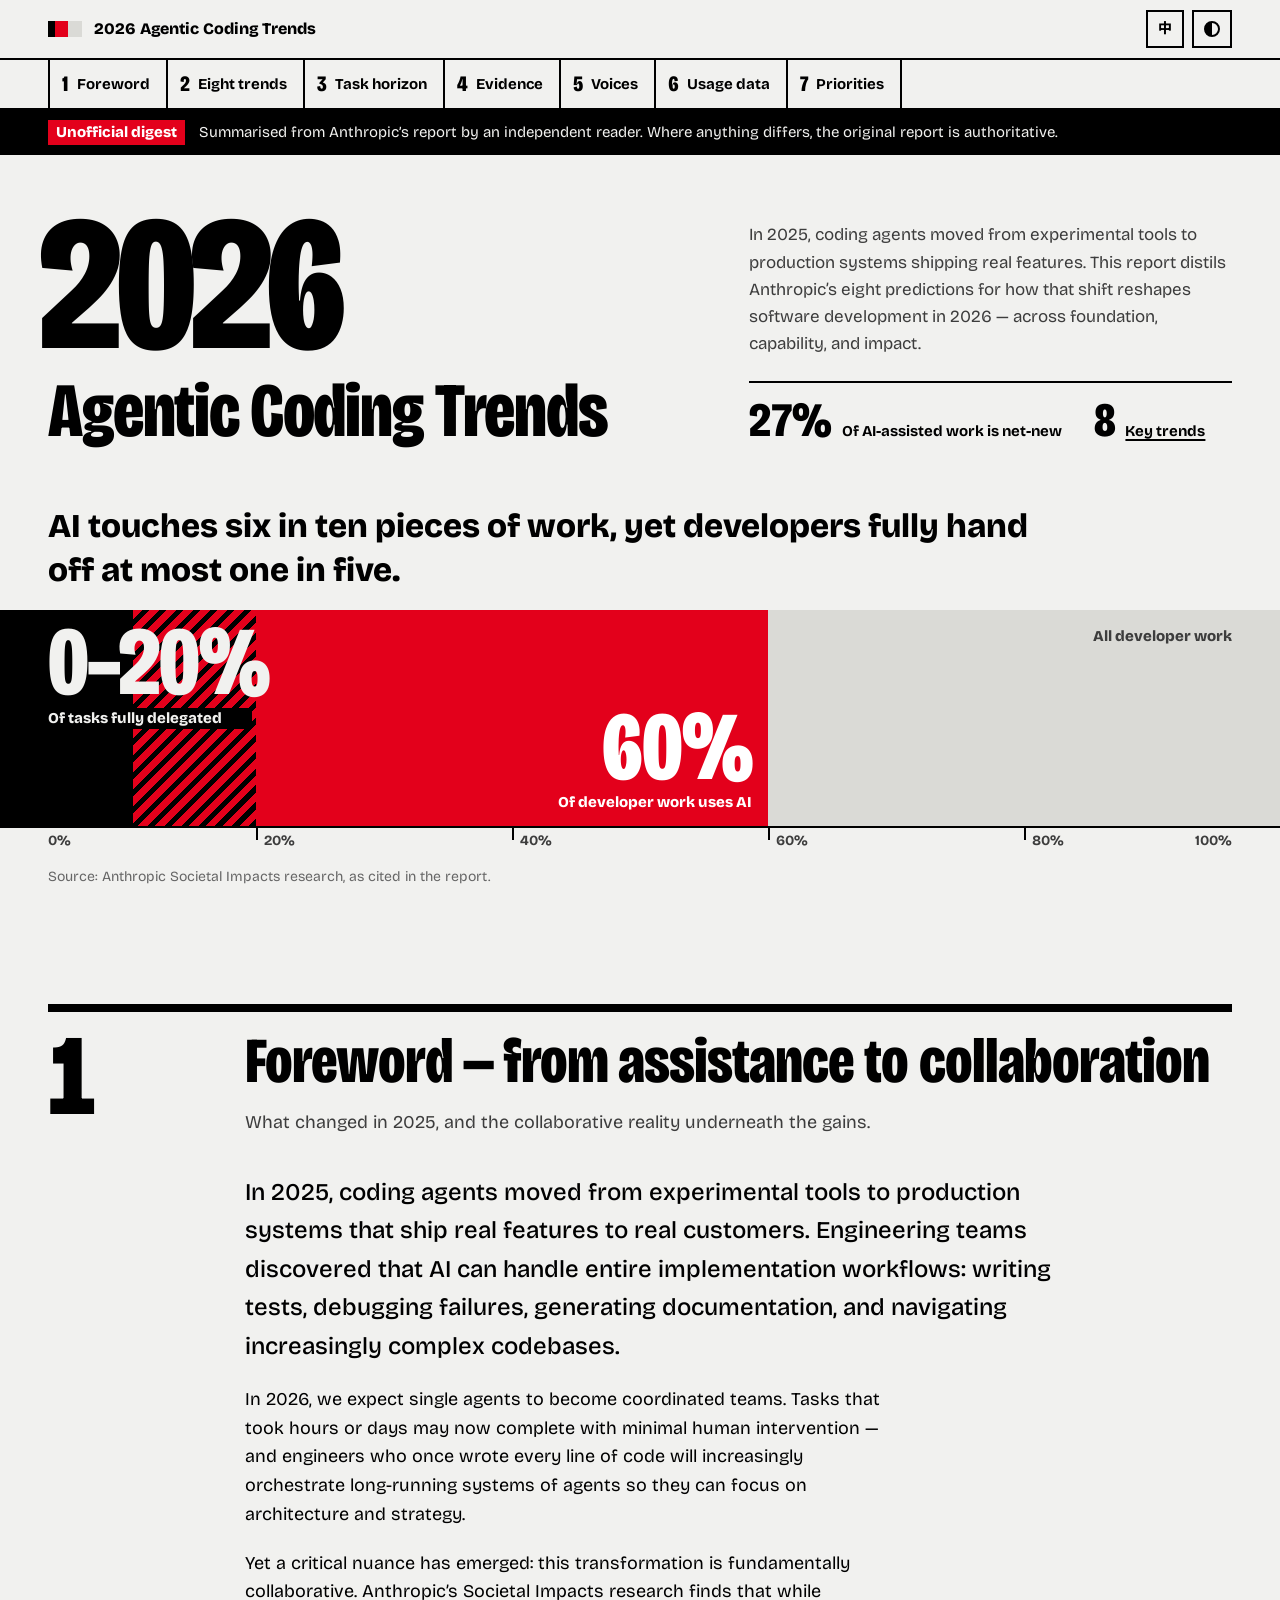
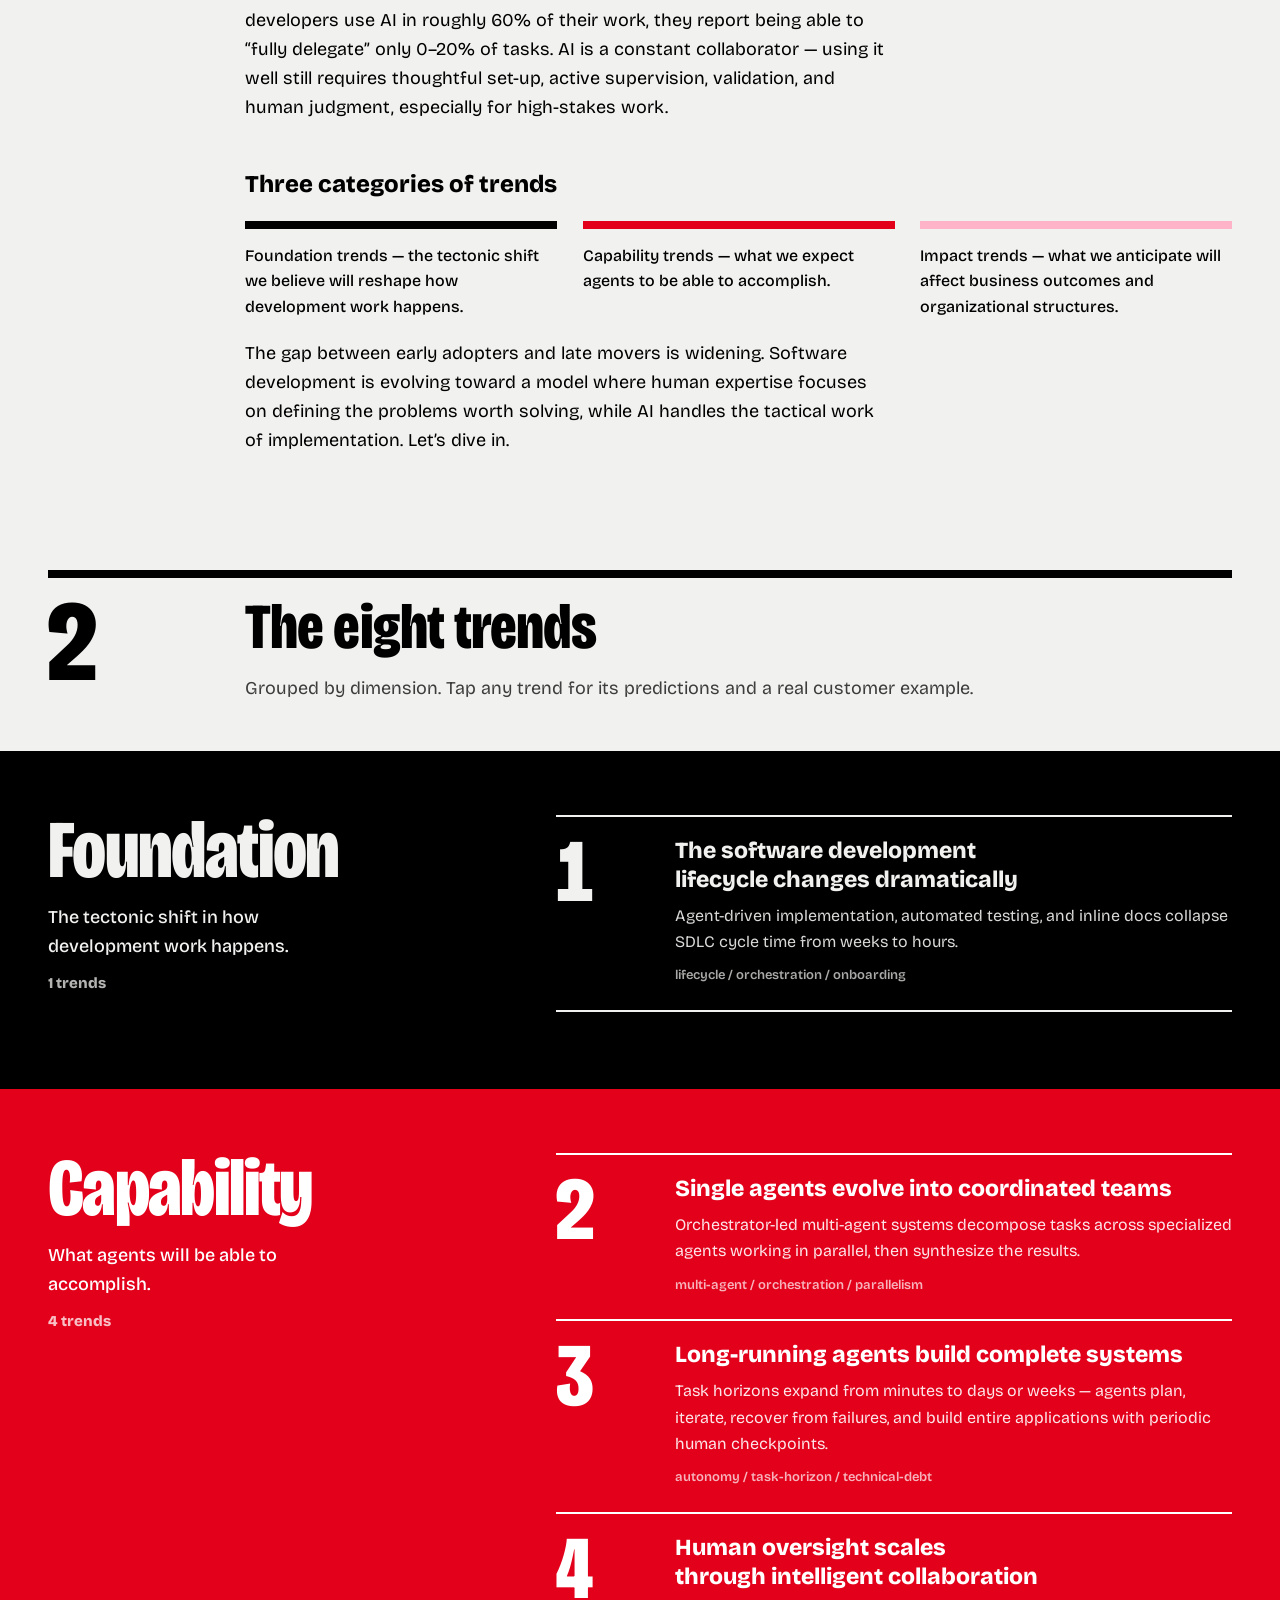
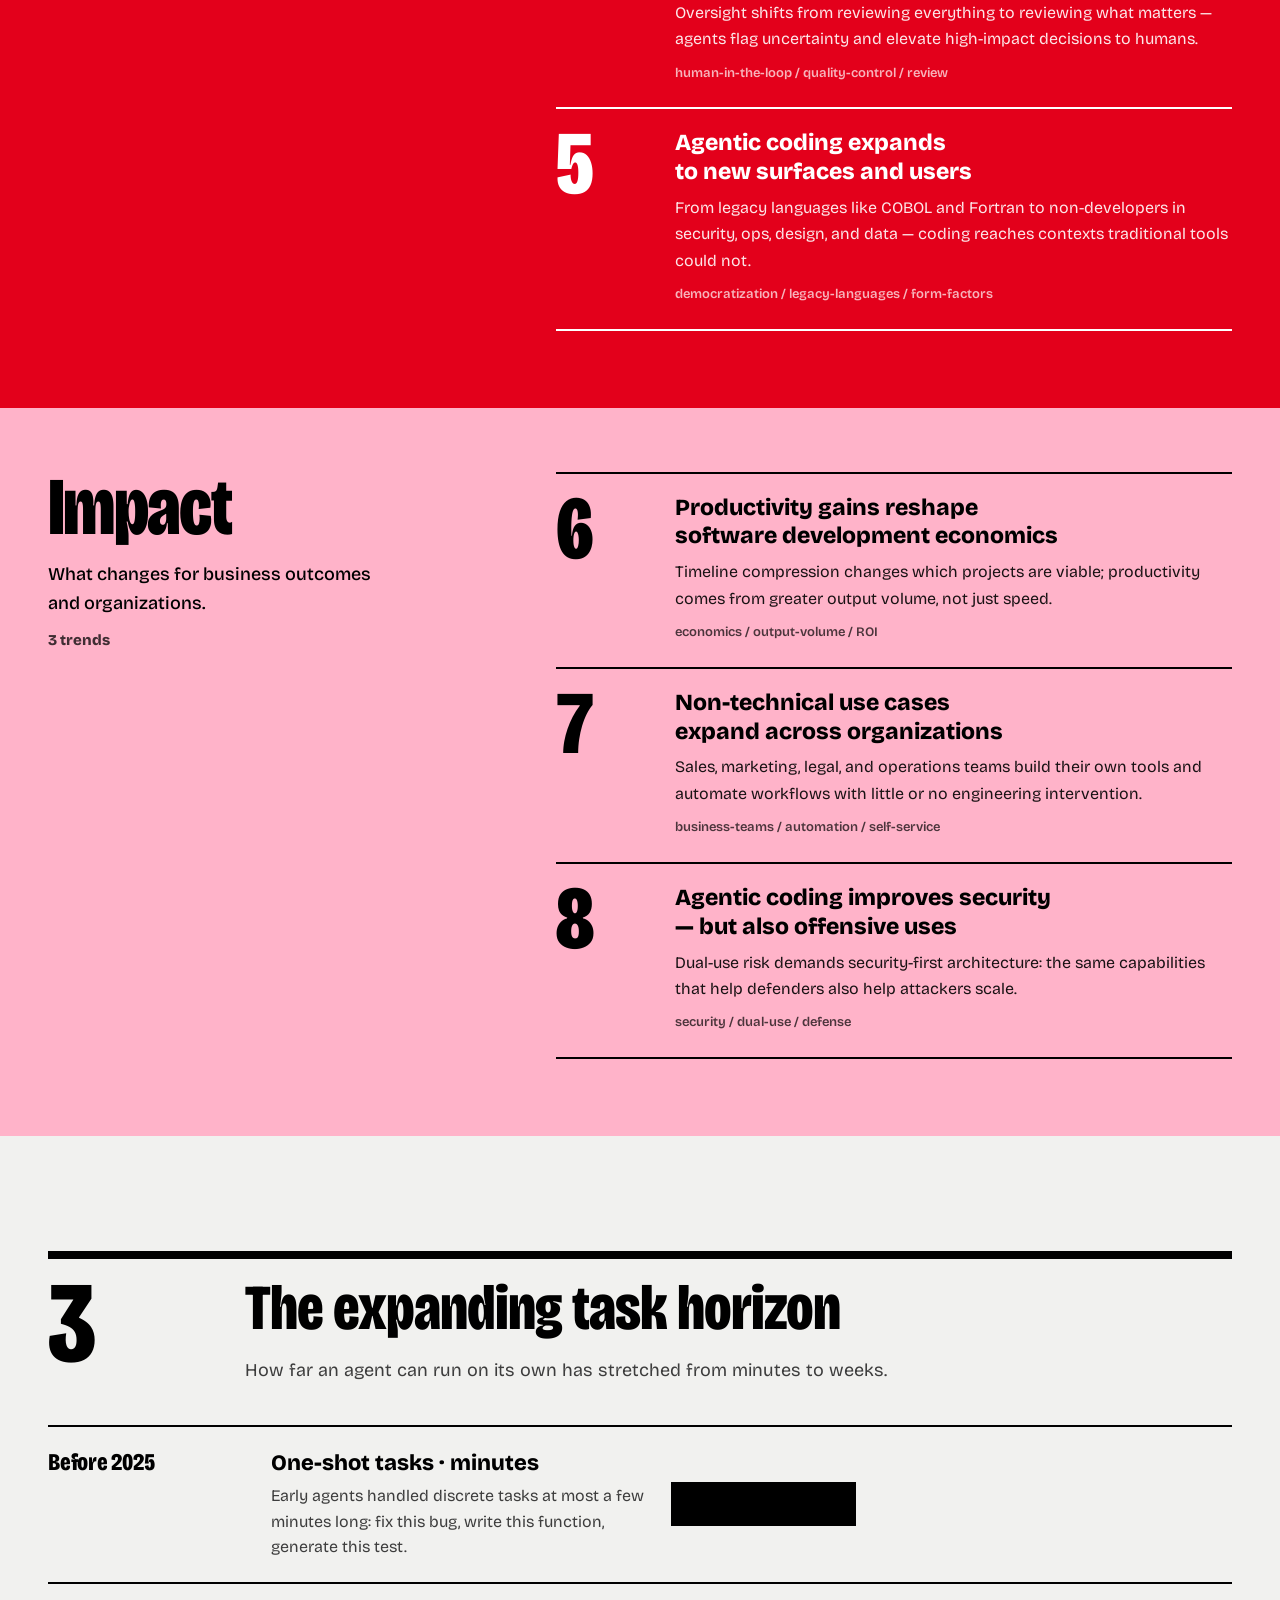
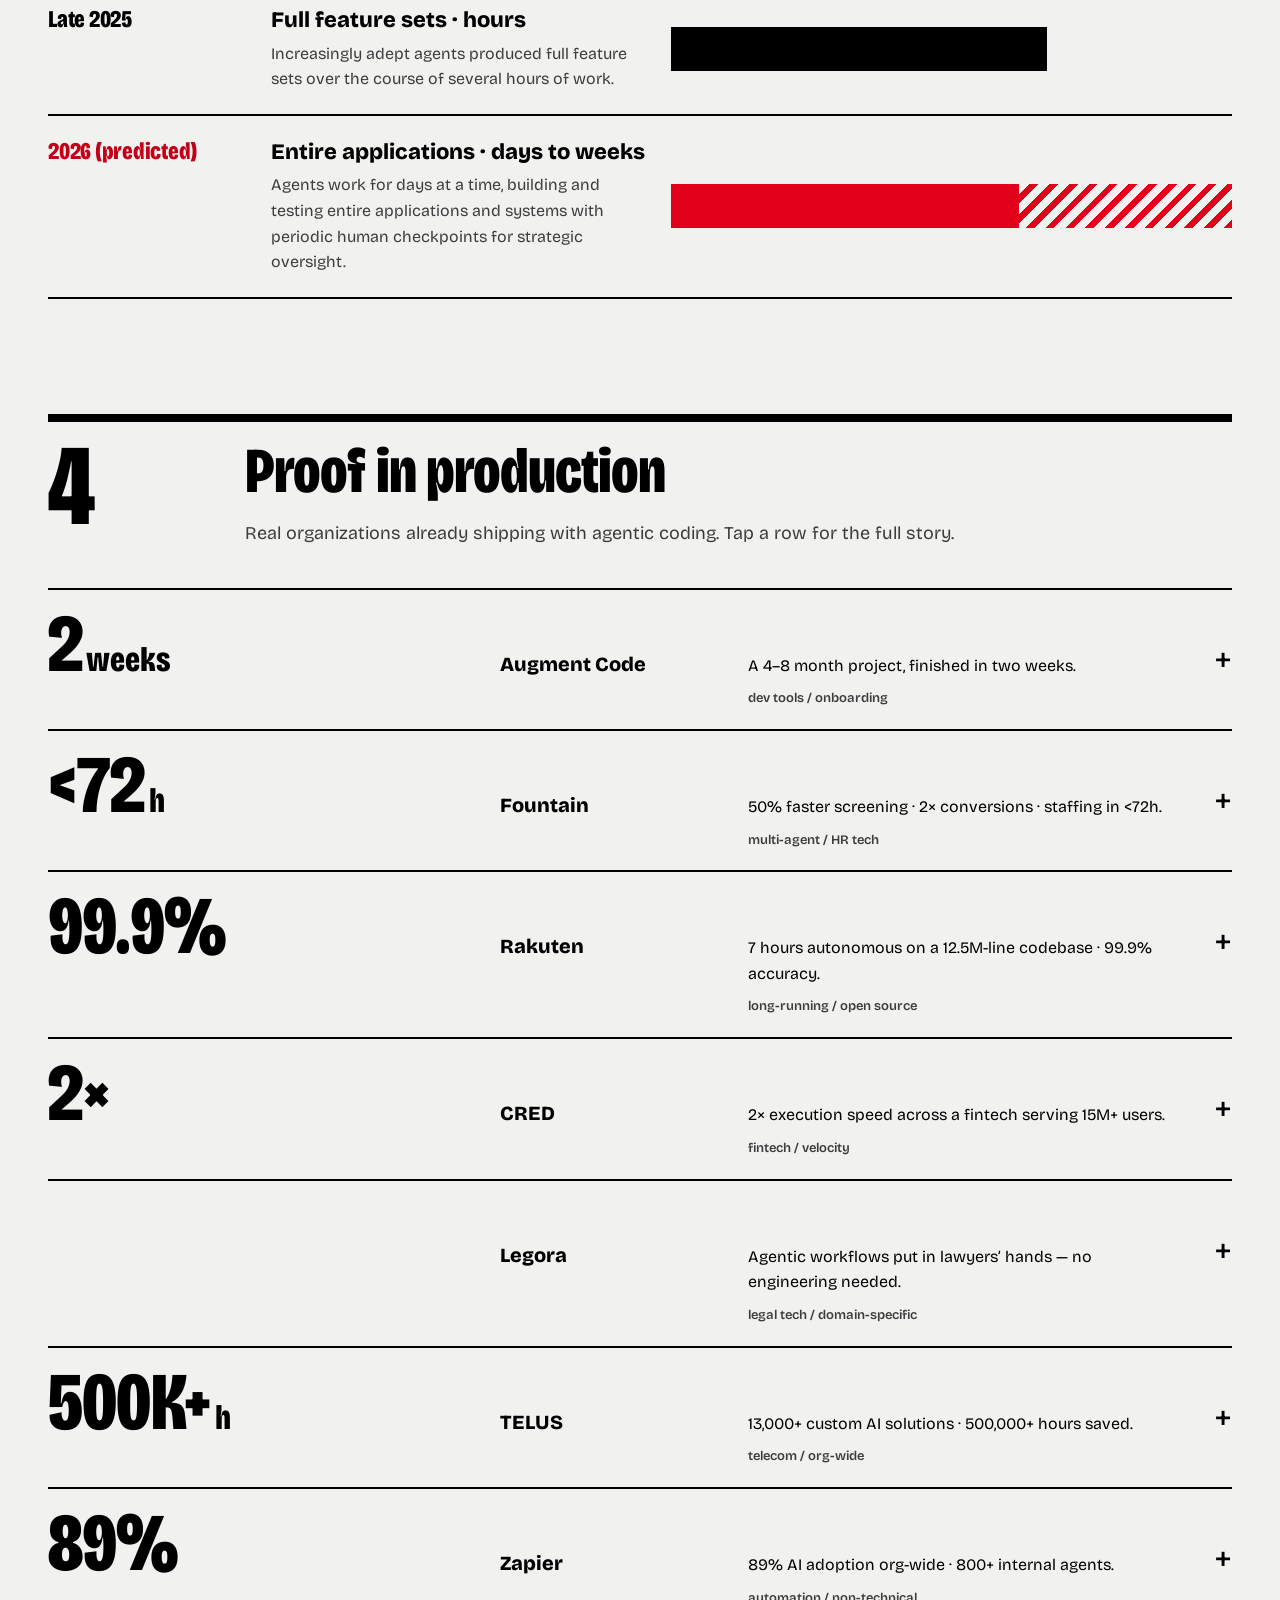
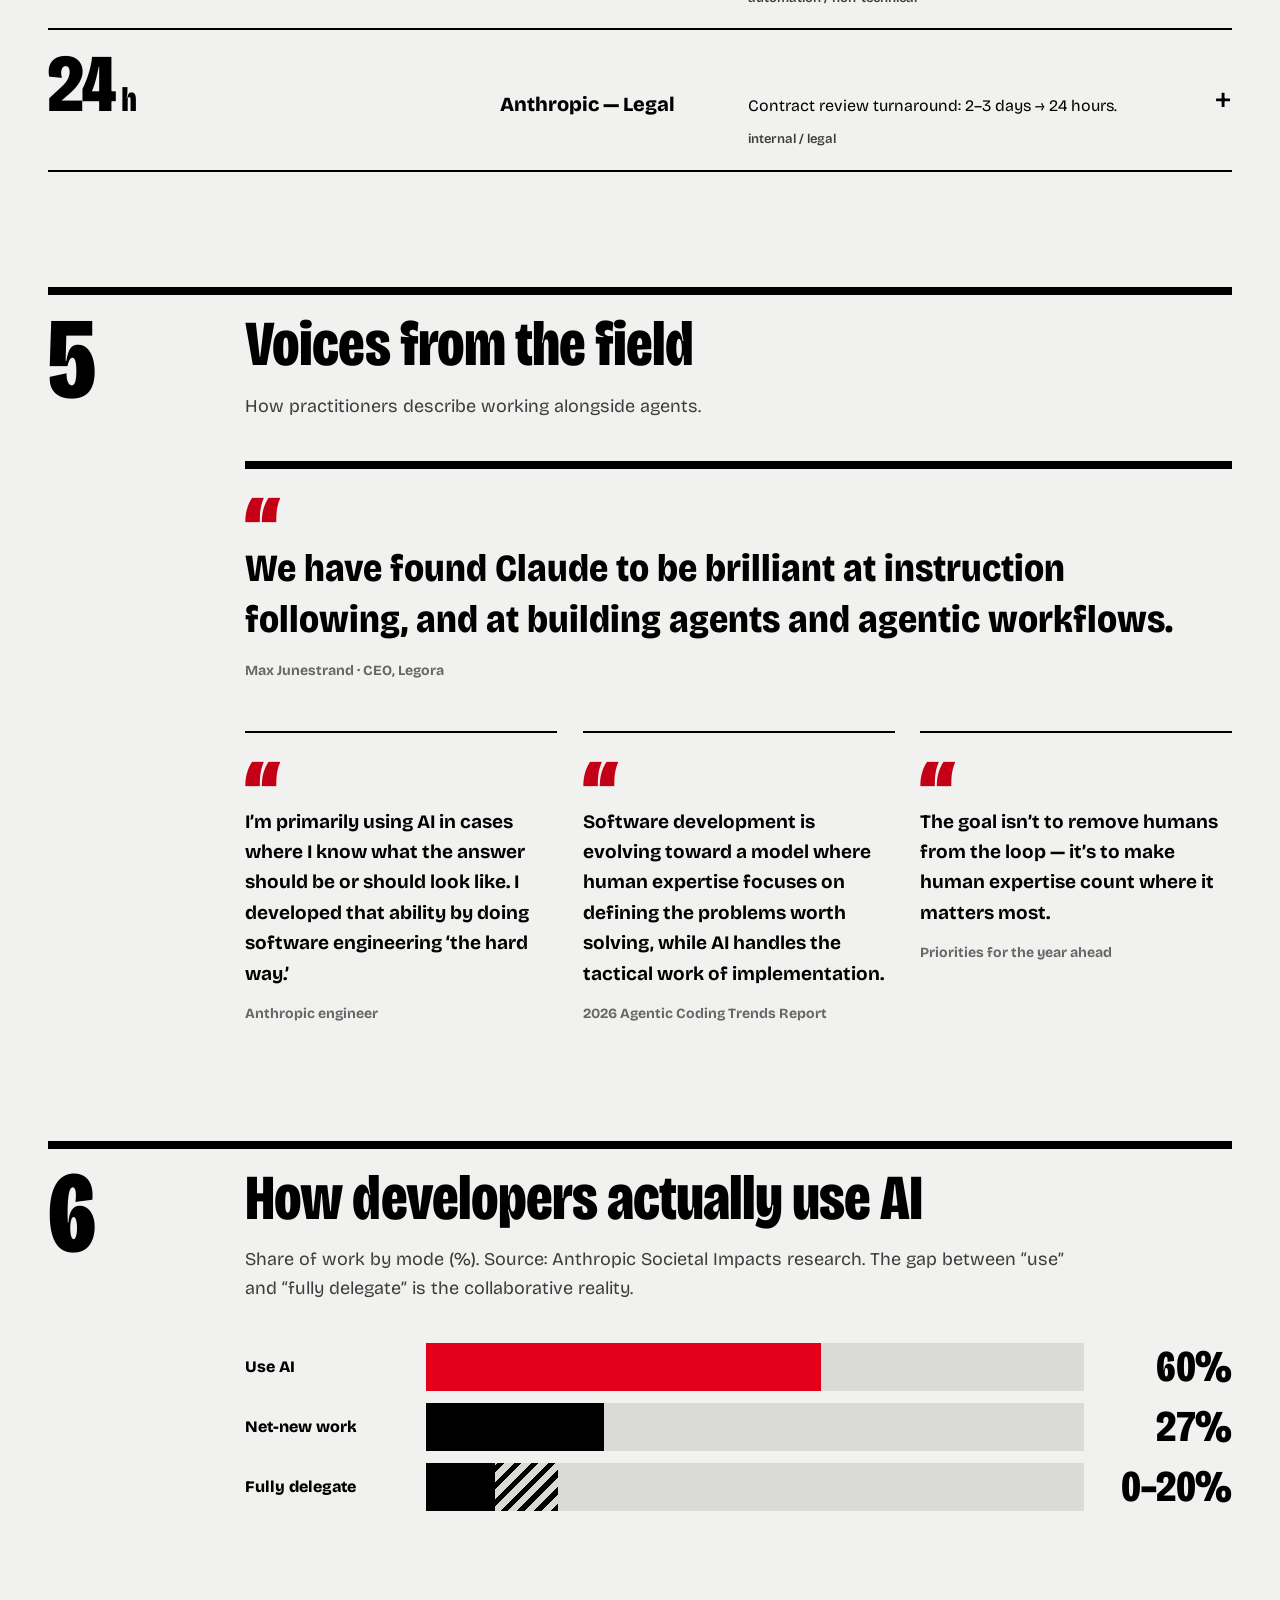
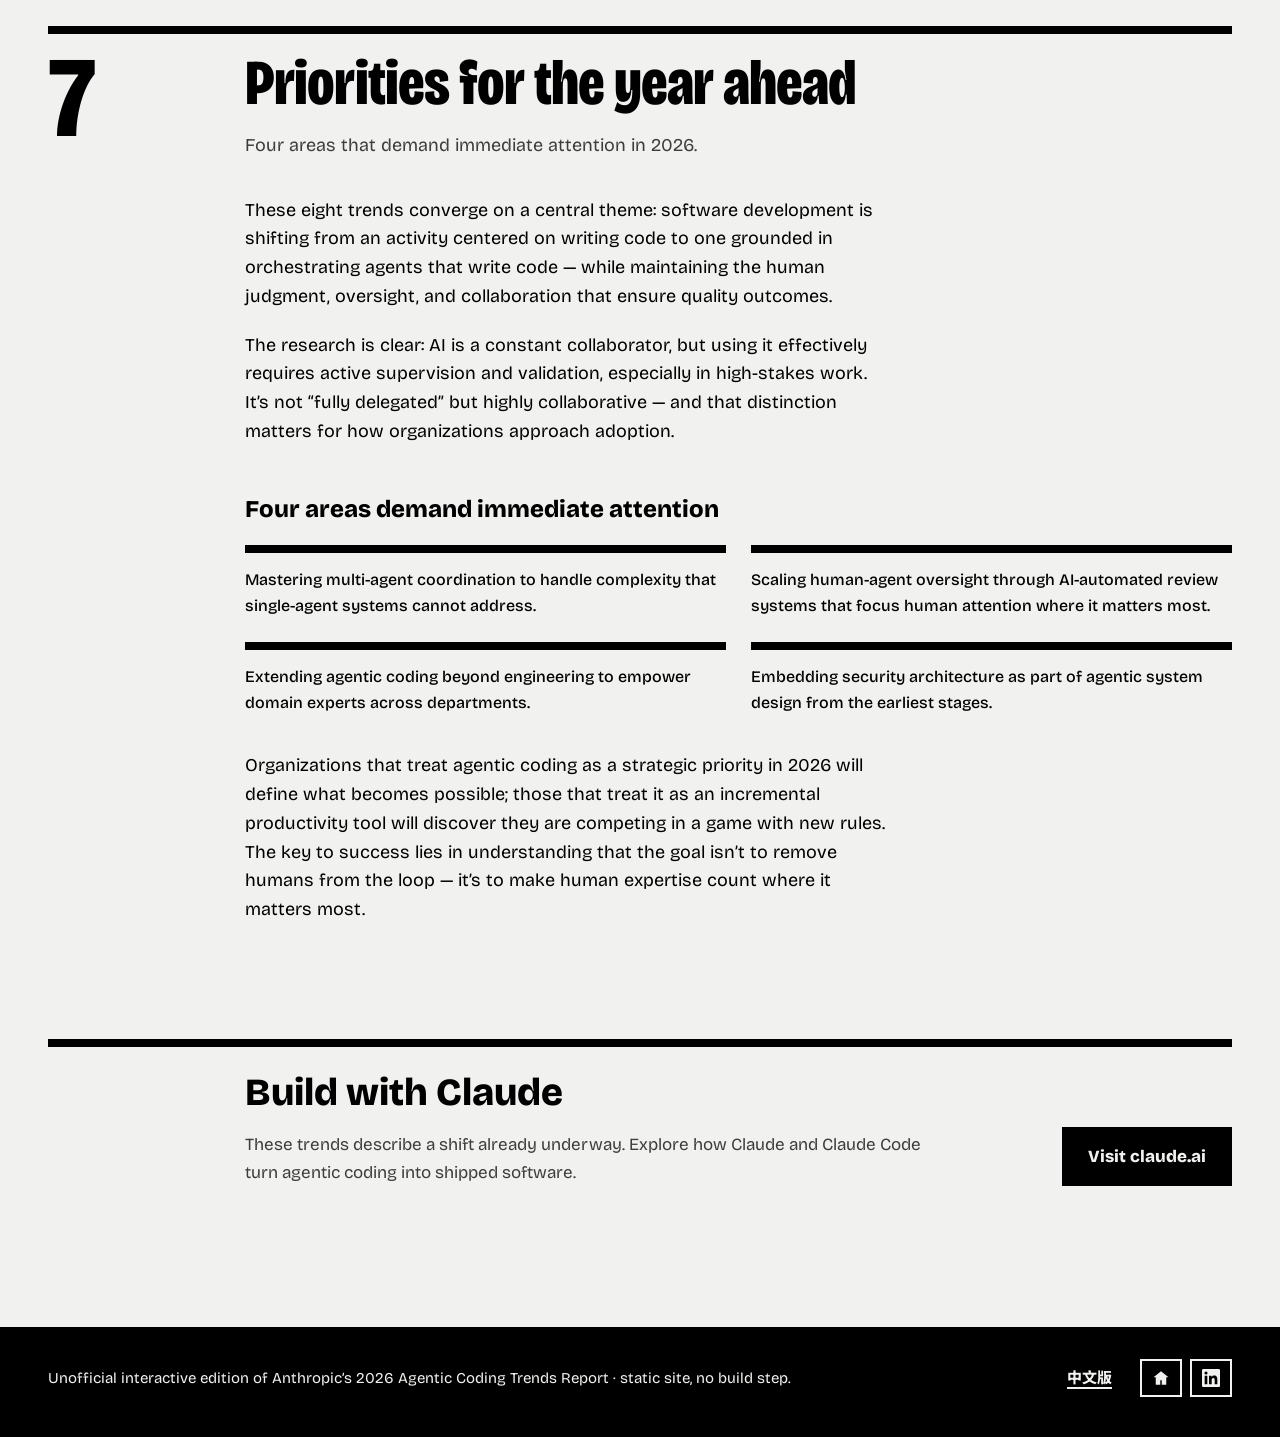
==== commit 189310af: "feat: 改版為國際主義風格的資料海報 第一版只是換了米色紙面與襯線字,看起來和舊站差不多;這次把版面與視覺識別整個換掉: - 字型改成壓窄的 Bricolage Grotesque(wdth 75" ====
--- a/en/index.html
+++ b/en/index.html
@@ -20,7 +20,7 @@
   <link rel="alternate" hreflang="zh-Hant" href="https://anthropic-agentic-coding-trend-2026.peteraim.com/" />
   <link rel="alternate" hreflang="en" href="https://anthropic-agentic-coding-trend-2026.peteraim.com/en/" />
   <link rel="alternate" hreflang="x-default" href="https://anthropic-agentic-coding-trend-2026.peteraim.com/" />
-  <meta name="theme-color" content="#BE5B3A" />
+  <meta name="theme-color" content="#E3001B" />
 
   <!-- ==== Open Graph ==== -->
   <meta property="og:type" content="website" />
@@ -58,11 +58,10 @@
     })();
   </script>
 
-  <!-- ==== Fonts + icons (CDN, no local files) ==== -->
+  <!-- ==== Fonts (CDN, no local files) ==== -->
   <link rel="preconnect" href="https://fonts.googleapis.com" />
   <link rel="preconnect" href="https://fonts.gstatic.com" crossorigin />
-  <link href="https://fonts.googleapis.com/css2?family=Newsreader:opsz,wght@6..72,400;6..72,500;6..72,600&family=Hanken+Grotesk:wght@400;500;600;700&family=Noto+Sans+TC:wght@400;500;700&family=Noto+Serif+TC:wght@400;500;600&display=swap" rel="stylesheet" />
-  <link href="https://fonts.googleapis.com/css2?family=Material+Symbols+Rounded:opsz,wght,FILL,GRAD@24,400,0,0&display=swap" rel="stylesheet" />
+  <link href="https://fonts.googleapis.com/css2?family=Bricolage+Grotesque:opsz,wdth,wght@12..96,75..100,400..800&family=Noto+Sans+TC:wght@400;500;700;900&display=swap" rel="stylesheet" />
 
   <link rel="stylesheet" href="../assets/styles.css" />
   <meta property="og:image:width" content="1200">
@@ -73,7 +72,7 @@
   <header class="appbar">
     <div class="appbar__inner">
       <a class="brand" href="#top">
-        <span class="material-symbols-rounded brand__logo">auto_awesome</span>
+        <span class="brand__logo" aria-hidden="true"><i></i><i></i></span>
         <span class="brand__name" id="brandName">2026 Agentic Coding Trends</span>
       </a>
 
@@ -81,13 +80,12 @@
         <a class="icon-btn" id="langToggle" href="/"
            hreflang="zh-Hant" rel="alternate" lang="zh-Hant"
            title="中文" aria-label="以中文閱讀本頁">
-          <span class="material-symbols-rounded">translate</span>
           <span class="icon-btn__txt">中</span>
         </a>
 
         <button class="icon-btn" id="themeToggle" type="button"
                 title="Theme" aria-label="Toggle theme / 切換主題">
-          <span class="material-symbols-rounded" id="themeIcon">dark_mode</span>
+          <span class="theme-disc" id="themeIcon" aria-hidden="true"></span>
         </button>
       </div>
     </div>
@@ -111,7 +109,7 @@
     <div class="dialog__bar">
       <span class="dialog__spacer"></span>
       <button class="icon-btn" id="dialogClose" type="button" aria-label="Close / 關閉">
-        <span class="material-symbols-rounded">close</span>
+        <svg viewBox="0 0 24 24" width="22" height="22" aria-hidden="true"><path d="M5 5l14 14M19 5L5 19" stroke="currentColor" stroke-width="2.5" fill="none"/></svg>
       </button>
     </div>
     <div class="dialog__body" id="dialogBody"></div>
@@ -123,7 +121,7 @@
     <p class="footer__alt"><a href="/" hreflang="zh-Hant" rel="alternate" lang="zh-Hant">中文版</a></p>
       <div class="profile-links">
         <a class="icon-btn" href="https://www.peteraim.com" target="_blank" rel="noopener" title="Home" aria-label="Back to peteraim.com / 返回首頁">
-          <span class="material-symbols-rounded">home</span>
+          <svg viewBox="0 0 24 24" width="18" height="18" fill="currentColor" aria-hidden="true"><path d="M12 3 2 11h3v10h6v-6h2v6h6V11h3z"/></svg>
         </a>
         <a class="icon-btn" href="https://www.linkedin.com/in/ai-med/" target="_blank" rel="noopener" title="LinkedIn" aria-label="LinkedIn (opens in new tab)">
           <svg viewBox="0 0 24 24" width="18" height="18" fill="currentColor" aria-hidden="true"><path d="M20.45 20.45h-3.55v-5.57c0-1.33-.02-3.04-1.85-3.04-1.85 0-2.13 1.45-2.13 2.94v5.67H9.36V9h3.41v1.56h.05c.47-.9 1.63-1.85 3.36-1.85 3.6 0 4.27 2.37 4.27 5.45v6.29zM5.34 7.43a2.06 2.06 0 1 1 0-4.12 2.06 2.06 0 0 1 0 4.12zM7.12 20.45H3.56V9h3.56v11.45zM22.22 0H1.77C.79 0 0 .77 0 1.72v20.56C0 23.23.79 24 1.77 24h20.45c.98 0 1.78-.77 1.78-1.72V1.72C24 .77 23.2 0 22.22 0z"/></svg>
--- a/assets/styles.css
+++ b/assets/styles.css
@@ -1,64 +1,58 @@
 /* =========================================================================
    2026 Agentic Coding Trends · unofficial digest
-   "The delegation gap" — a printed-report skin: warm paper, clay ink,
-   Newsreader / Noto Serif TC display, Hanken Grotesk / Noto Sans TC text.
-   Sections are numbered §1–§7 under a thin clay rule, like a report.
+   "The delegation gap" as an International-style data poster:
+   flat colour fields, one condensed grotesk (Bricolage Grotesque, wdth 75)
+   with Noto Sans TC 900 for Chinese, a strict 12-column grid.
+
+   Colour carries meaning:
+     red   = work AI touches (the 60%)          ink   = Foundation trends
+     ink   = work fully handed off (0–20%)      red   = Capability trends
+     hatch = a range, not a point (0–20%, 2026)  pink  = Impact trends
    Pure CSS, no preprocessor, no build step.
    ========================================================================= */
 
 /* ---- Tokens : LIGHT ---- */
 :root,
 [data-theme="light"] {
-  --paper:      #F3EEE6;   /* page ground */
-  --paper-2:    #EAE3D7;   /* hover wash, tracks */
-  --paper-3:    #FBF8F2;   /* raised: dialog */
-  --ink:        #1F1B16;
-  --ink-2:      #574F46;   /* secondary text */
-  --ink-3:      #7C7368;   /* captions, meta */
-  --rule:       #D8CEBE;   /* hairlines */
-  --clay:       #BE5B3A;
-  --clay-deep:  #9E4325;   /* clay text on paper (AA) */
-  --clay-tint:  #EDCBB9;   /* "uses AI" share */
-  --on-clay:    #FFFFFF;
-
-  /* the report's three dimensions */
-  --dim-foundation: #3F6CA0;
-  --dim-capability: #B4532F;
-  --dim-impact:     #6E5C9C;
-
-  --shadow-dialog: 0 24px 60px -12px rgba(60,42,28,.35), 0 2px 8px rgba(60,42,28,.12);
-  --backdrop: rgba(40,28,18,.5);
-
-  --font-serif: "Newsreader", "Noto Serif TC", Georgia, "Times New Roman", serif;
-  --font-body:  "Hanken Grotesk", "Noto Sans TC", system-ui, -apple-system, "Segoe UI", sans-serif;
-
-  --measure: 1160px;
-  --gutter: clamp(16px, 4vw, 40px);
-  --bar-h: 52px;   /* app bar */
-  --toc-h: 42px;   /* TOC strip */
+  --paper:    #F1F1EF;   /* page ground, neutral grey-white */
+  --paper-2:  #DADAD6;   /* empty share of a bar, tracks */
+  --ink:      #000000;
+  --ink-2:    #3D3D3D;   /* secondary text */
+  --ink-3:    #666666;   /* captions, meta */
+  --red:      #E3001B;   /* field red: AI touches it */
+  --on-red:   #FFFFFF;
+  --red-text: #C40017;   /* red used as text on paper (AA) */
+  --pink:     #FFB3C9;   /* Impact field */
+  --on-pink:  #000000;
+  --backdrop: rgba(0,0,0,.55);
+
+  --font-display: "Bricolage Grotesque", "Noto Sans TC", "Arial Narrow", system-ui, sans-serif;
+  --font-body:    "Bricolage Grotesque", "Noto Sans TC", system-ui, -apple-system, "Segoe UI", sans-serif;
+
+  --measure: 1280px;
+  --gutter: clamp(16px, 4vw, 48px);
+  /* vw, not %: the value must be identical wherever it is used, so a
+     full-bleed child can cancel its section's padding exactly */
+  --pad: max(var(--gutter), calc((100vw - var(--measure)) / 2));
+  --col-gap: clamp(16px, 2vw, 28px);
+  --lead: calc(100% / 6);   /* the left axis everything hangs from (2 of 12 cols) */
+  --nav-h: 48px;
   color-scheme: light;
 }
 
-/* ---- Tokens : DARK ---- */
+/* ---- Tokens : DARK (the ground goes black; ink fields flip to light) ---- */
 [data-theme="dark"] {
-  --paper:      #1A1714;
-  --paper-2:    #26211C;
-  --paper-3:    #2A2420;
-  --ink:        #EDE6DB;
-  --ink-2:      #C7BDAF;
-  --ink-3:      #9A8F82;
-  --rule:       #3C352D;
-  --clay:       #E3906F;
-  --clay-deep:  #EBA286;
-  --clay-tint:  #5C3526;
-  --on-clay:    #2A120A;
-
-  --dim-foundation: #8DB1DE;
-  --dim-capability: #E3906F;
-  --dim-impact:     #B9A7E6;
-
-  --shadow-dialog: 0 24px 60px -12px rgba(0,0,0,.7);
-  --backdrop: rgba(0,0,0,.6);
+  --paper:    #000000;
+  --paper-2:  #2B2B2B;
+  --ink:      #F1F1EF;
+  --ink-2:    #C4C4C0;
+  --ink-3:    #8E8E8A;
+  --red:      #E3001B;
+  --on-red:   #FFFFFF;
+  --red-text: #FF5C68;
+  --pink:     #F5A6BE;
+  --on-pink:  #000000;
+  --backdrop: rgba(0,0,0,.72);
   color-scheme: dark;
 }
 
@@ -69,7 +63,7 @@
   margin: 0;
   font-family: var(--font-body);
   font-size: 1.0625rem;
-  line-height: 1.65;
+  line-height: 1.6;
   background: var(--paper);
   color: var(--ink);
   -webkit-font-smoothing: antialiased;
@@ -77,755 +71,579 @@
   overflow-x: hidden;
 }
 :lang(zh-Hant) body, body:lang(zh-Hant) { line-height: 1.8; }
-a { color: inherit; text-decoration: none; }
-:focus-visible { outline: 2px solid var(--clay); outline-offset: 3px; border-radius: 2px; }
-/* CJK has no true italic — never fake-slant it */
+a { color: inherit; }
+::selection { background: var(--pink); color: #000; }
+:focus-visible { outline: 3px solid currentColor; outline-offset: 3px; }
 :lang(zh-Hant) em, :lang(zh) em { font-style: normal; font-weight: 700; }
-h1, h2, h3 { text-wrap: balance; }
-p { text-wrap: pretty; }
-.material-symbols-rounded {
-  font-variation-settings: "FILL" 0, "wght" 400, "GRAD" 0, "opsz" 24;
-  line-height: 1;
-  user-select: none;
-}
-
-/* ---- App bar ---- */
-.appbar {
-  position: sticky;
-  top: 0;
-  z-index: 30;
-  height: var(--bar-h);
+h1, h2, h3 { margin: 0; text-wrap: balance; }
+p { margin: 0; }
+
+/* condensed display voice, shared by every big figure */
+.hero__year, .hero__fig, .gap__num, .section-head__num, .trend__num,
+.ledger__metric, .strip__val, .quote-mark, .dialog__metric, .tl-date {
+  font-family: var(--font-display);
+  font-stretch: 75%;
+  font-weight: 800;
+  font-variant-numeric: tabular-nums lining-nums;
+  letter-spacing: -0.01em;
+}
+
+/* ===================================================== APP BAR */
+.appbar { background: var(--paper); }
+.appbar__inner {
+  display: flex; align-items: center; justify-content: space-between; gap: 16px;
+  padding: 10px var(--pad);
+  min-height: 56px;
+}
+.brand {
+  display: inline-flex; align-items: center; gap: 12px;
+  text-decoration: none; font-weight: 800; font-size: 1rem; letter-spacing: -0.005em;
+}
+/* the logo is the hero bar in miniature: 60% red, 0–20% ink */
+.brand__logo {
+  position: relative; flex: none;
+  width: 34px; height: 16px;
+  background: var(--paper-2);
+}
+.brand__logo i { position: absolute; top: 0; bottom: 0; left: 0; }
+.brand__logo i:first-child { right: 40%; background: var(--red); }
+.brand__logo i:last-child  { right: 80%; background: var(--ink); }
+.appbar__actions { display: flex; align-items: center; gap: 8px; }
+
+.icon-btn {
+  display: inline-flex; align-items: center; justify-content: center; gap: 6px;
+  min-width: 38px; height: 38px; padding: 0 10px;
+  border: 2px solid currentColor; border-radius: 0;
+  background: transparent; color: inherit;
+  font: 800 0.875rem/1 var(--font-body);
+  text-decoration: none; cursor: pointer;
+}
+.icon-btn:hover { background: var(--ink); color: var(--paper); border-color: var(--ink); }
+.icon-btn svg { display: block; }
+/* theme toggle: a half-filled disc; it turns over in dark mode */
+.theme-disc {
+  width: 16px; height: 16px; border-radius: 50%;
+  border: 2px solid currentColor;
+  background: linear-gradient(90deg, currentColor 50%, transparent 50%);
+  transition: transform .3s ease;
+}
+[data-theme="dark"] .theme-disc { transform: rotate(180deg); }
+
+/* ===================================================== SECTION NAV */
+.sectionnav {
+  position: sticky; top: 0; z-index: 30;
   background: var(--paper);
-}
-.appbar__inner {
-  max-width: var(--measure);
-  height: 100%;
-  margin: 0 auto;
-  padding: 0 var(--gutter);
-  display: flex;
-  align-items: center;
-  gap: 12px;
-}
-.brand {
-  display: flex;
-  align-items: center;
-  gap: 8px;
-  font-family: var(--font-serif);
-  font-weight: 500;
-  font-size: 1.08rem;
-  letter-spacing: -.005em;
-  min-width: 0;
-}
-.brand__logo { color: var(--clay); font-size: 20px; flex: 0 0 auto; }
-.brand__name { overflow: hidden; text-overflow: ellipsis; white-space: nowrap; }
-.appbar__actions { margin-left: auto; display: flex; align-items: center; gap: 2px; flex: 0 0 auto; }
-
-.icon-btn {
-  display: inline-flex;
-  align-items: center;
-  gap: 4px;
-  min-height: 40px;
-  border: none;
-  background: transparent;
-  color: var(--ink-2);
-  border-radius: 6px;
-  padding: 8px 10px;
-  cursor: pointer;
-  font: inherit;
-  transition: background .15s, color .15s;
-}
-.icon-btn:hover { background: var(--paper-2); color: var(--ink); }
-.icon-btn .material-symbols-rounded { font-size: 21px; }
-.icon-btn__txt { font-size: .85rem; font-weight: 600; }
-
-/* ---- TOC strip (sticky, §-numbered, scrolls with an edge fade) ---- */
-.sectionnav {
-  position: sticky;
-  top: var(--bar-h);
-  z-index: 25;
-  background: var(--paper);
-  border-top: 1px solid var(--rule);
-  border-bottom: 1px solid var(--rule);
+  border-top: 2px solid var(--ink);
+  border-bottom: 2px solid var(--ink);
 }
 .sectionnav__inner {
-  max-width: var(--measure);
-  height: var(--toc-h);
-  margin: 0 auto;
-  padding: 0 var(--gutter);
-  display: flex;
-  align-items: stretch;
-  gap: clamp(14px, 2.4vw, 30px);
-  overflow-x: auto;
-  scrollbar-width: none;
-  scroll-snap-type: x proximity;
-  scroll-padding-inline: var(--gutter);
+  display: flex; gap: 0;
+  padding: 0 var(--pad);
+  height: var(--nav-h);
+  overflow-x: auto; scrollbar-width: none;
 }
 .sectionnav__inner::-webkit-scrollbar { display: none; }
 .sectionnav.is-more-right .sectionnav__inner {
-  -webkit-mask-image: linear-gradient(90deg, #000 calc(100% - 48px), transparent);
-          mask-image: linear-gradient(90deg, #000 calc(100% - 48px), transparent);
+  -webkit-mask-image: linear-gradient(90deg, #000 85%, transparent);
+          mask-image: linear-gradient(90deg, #000 85%, transparent);
 }
 .sectionnav.is-more-left .sectionnav__inner {
-  -webkit-mask-image: linear-gradient(90deg, transparent, #000 48px);
-          mask-image: linear-gradient(90deg, transparent, #000 48px);
+  -webkit-mask-image: linear-gradient(90deg, transparent, #000 15%);
+          mask-image: linear-gradient(90deg, transparent, #000 15%);
 }
 .sectionnav.is-more-left.is-more-right .sectionnav__inner {
-  -webkit-mask-image: linear-gradient(90deg, transparent, #000 48px, #000 calc(100% - 48px), transparent);
-          mask-image: linear-gradient(90deg, transparent, #000 48px, #000 calc(100% - 48px), transparent);
+  -webkit-mask-image: linear-gradient(90deg, transparent, #000 12%, #000 88%, transparent);
+          mask-image: linear-gradient(90deg, transparent, #000 12%, #000 88%, transparent);
 }
 .navpill {
-  position: relative;
-  display: inline-flex;
+  flex: none; display: inline-flex; align-items: center; gap: 8px;
+  padding: 0 16px 0 12px;
+  text-decoration: none; white-space: nowrap;
+  font-size: 0.9375rem; font-weight: 700;
+  border-right: 2px solid var(--ink);
+}
+.navpill:first-child { border-left: 2px solid var(--ink); }
+.navpill__num {
+  font-family: var(--font-display); font-stretch: 75%; font-weight: 800;
+  font-size: 1.375rem; line-height: 1;
+}
+.navpill:hover { background: var(--paper-2); }
+.navpill--active, .navpill--active:hover { background: var(--ink); color: var(--paper); }
+.sectionnav__progress {
+  position: absolute; left: 0; right: 0; bottom: -2px; height: 4px;
+  background: var(--red);
+  transform: scaleX(0); transform-origin: 0 50%;
+  pointer-events: none;
+}
+
+/* ===================================================== SECTIONS */
+.section {
+  padding: clamp(72px, 9vw, 136px) var(--pad) 0;
+  scroll-margin-top: calc(var(--nav-h) - 2px);
+}
+.section-head {
+  display: grid;
+  grid-template-columns: var(--lead) minmax(0, 1fr);
+  align-items: start;
+  border-top: 8px solid var(--ink);
+  padding-top: 18px;
+}
+.section-head__num {
+  font-size: clamp(72px, 9vw, 148px);
+  line-height: .78;
+  margin-top: 2px;
+}
+.section-head h2 {
+  font-family: var(--font-display); font-stretch: 75%;
+  font-weight: 900; font-size: clamp(36px, 5vw, 72px);
+  line-height: .98; letter-spacing: -0.015em;
+}
+:lang(zh-Hant) .section-head h2 { line-height: 1.12; letter-spacing: 0; }
+.section-head__sub {
+  margin-top: 16px; max-width: 46em;
+  font-size: 1.125rem; color: var(--ink-2);
+}
+
+/* ===================================================== HERO */
+.section--hero { padding-top: 0; }
+.hero__notice {
+  display: flex; flex-wrap: wrap; align-items: baseline; gap: 4px 14px;
+  margin: 0 calc(-1 * var(--pad));
+  padding: 10px var(--pad);
+  background: var(--ink); color: var(--paper);
+  font-size: 0.9375rem; line-height: 1.5;
+}
+.hero__notice b {
+  flex: none;
+  background: var(--red); color: var(--on-red);
+  padding: 1px 8px; font-weight: 800;
+}
+
+.hero__top {
+  display: grid;
+  grid-template-columns: minmax(0, 7fr) minmax(0, 5fr);
+  gap: 24px var(--col-gap);
+  align-items: end;
+  margin-top: clamp(32px, 4.5vw, 64px);
+}
+.hero__title { margin: 0; font-weight: 900; }
+.hero__year {
+  display: block;
+  font-size: clamp(104px, 15vw, 228px);
+  line-height: .76;
+  letter-spacing: -0.03em;
+  margin-left: -0.04em;
+}
+.hero__name {
+  display: block;
+  margin-top: .22em;
+  font-family: var(--font-display); font-stretch: 75%;
+  font-size: clamp(40px, 6vw, 92px);
+  line-height: .95; letter-spacing: -0.015em;
+}
+:lang(zh-Hant) .hero__name { line-height: 1.1; letter-spacing: 0.01em; }
+.hero__side { padding-bottom: 6px; }
+.hero__sub { font-size: 1.0625rem; color: var(--ink-2); max-width: 34em; }
+.hero__asides {
+  display: flex; flex-wrap: wrap; gap: 12px 32px;
+  list-style: none; margin: 24px 0 0; padding: 18px 0 0;
+  border-top: 2px solid var(--ink);
+}
+.hero__asides li, .hero__asides a {
+  display: flex; align-items: baseline; gap: 10px;
+  text-decoration: none; font-weight: 700; font-size: 0.9375rem; line-height: 1.3;
+}
+.hero__asides a span { text-decoration: underline; text-decoration-thickness: 2px; text-underline-offset: 3px; }
+.hero__asides a:hover .hero__fig { color: var(--red-text); }
+.hero__fig { font-size: 3rem; line-height: .8; }
+
+/* ---- the delegation gap: one bar, edge to edge ---- */
+.gap { margin: clamp(36px, 4.5vw, 64px) 0 0; }
+.gap__headline {
+  font-weight: 900; font-size: clamp(22px, 2.6vw, 36px);
+  line-height: 1.3; max-width: 30em;
+  margin-bottom: 18px;
+}
+.gap__chart { margin: 0 calc(-1 * var(--pad)); }
+.gap__bar {
+  position: relative; overflow: hidden;
+  height: clamp(156px, 24vh, 232px);
+  background: var(--paper-2);
+}
+.gap__use, .gap__del {
+  position: absolute; top: 0; bottom: 0; left: 0;
+  transform-origin: 0 50%;
+  animation: gap-grow 1s cubic-bezier(.2,.75,.25,1) both;
+}
+.gap__use { width: var(--use); background: var(--red); }
+/* 0–20% is a range: solid to half, then hatched out to the upper bound */
+.gap__del {
+  width: var(--del);
+  background:
+    linear-gradient(90deg, var(--ink) 0 52%, transparent 52%),
+    repeating-linear-gradient(-45deg, var(--ink) 0 5px, transparent 5px 12px);
+  animation-delay: .45s;
+}
+@keyframes gap-grow { from { transform: scaleX(0); } to { transform: scaleX(1); } }
+
+.gap__mark {
+  position: absolute; z-index: 1;
+  display: flex; flex-direction: column; gap: 6px;
+  padding: 14px 16px;
+  color: var(--on-red);
+}
+.gap__mark--use {
+  right: calc(100% - var(--use)); bottom: 0;
+  align-items: flex-end; text-align: right;
+}
+.gap__mark--del { left: 0; top: 0; padding-left: var(--pad); color: var(--paper); }
+.gap__num { font-size: clamp(60px, 7.6vw, 124px); line-height: .8; }
+.gap__label { font-size: 0.9375rem; font-weight: 800; line-height: 1.25; max-width: 14em; }
+/* the range label crosses the hatching, so it sits on its own chip */
+.gap__mark--del .gap__label { background: var(--ink); color: var(--paper); padding: 1px 6px; margin-left: -6px; }
+.gap__scale {
+  position: absolute; right: var(--pad); top: 14px;
+  font-weight: 800; font-size: 0.9375rem; color: var(--ink-2);
+}
+.gap__ticks {
+  position: relative; height: 30px;
+  list-style: none; margin: 0; padding: 0;
+  border-top: 2px solid var(--ink);
+  font-family: var(--font-display); font-weight: 700; font-size: 0.875rem;
+  color: var(--ink-2);
+}
+.gap__ticks li { position: absolute; top: 0; padding: 6px 6px 0; border-left: 2px solid var(--ink); height: 12px; line-height: 1; }
+.gap__ticks li::after { content: "%"; }
+.gap__ticks li:nth-child(1) { left: 0; border: 0; padding-left: var(--pad); }
+.gap__ticks li:nth-child(2) { left: 20%; }
+.gap__ticks li:nth-child(3) { left: 40%; }
+.gap__ticks li:nth-child(4) { left: 60%; }
+.gap__ticks li:nth-child(5) { left: 80%; }
+.gap__ticks li:nth-child(6) { right: 0; border: 0; padding-right: var(--pad); }
+.gap__source { margin-top: 10px; font-size: 0.875rem; color: var(--ink-3); }
+
+/* ===================================================== PROSE */
+.prose { margin: 36px 0 0 var(--lead); }
+.prose > p, .prose > h3 { max-width: 38em; }
+:lang(en) .prose > p { max-width: 36em; }
+.prose p { font-size: 1.125rem; margin-top: 1.1em; }
+.prose p:first-child { margin-top: 0; }
+:lang(zh-Hant) .prose p { line-height: 1.95; }
+.section--prose:first-of-type .prose > p:first-child,
+#foreword .prose > p:first-child { font-size: clamp(1.25rem, 1.9vw, 1.5rem); line-height: 1.6; font-weight: 500; }
+.prose h3 {
+  margin-top: 48px;
+  font-weight: 900; font-size: 1.5rem; line-height: 1.3;
+}
+.prose ul {
+  list-style: none; padding: 0; margin: 20px 0 8px;
+  display: grid; grid-template-columns: repeat(auto-fit, minmax(220px, 1fr));
+  gap: 24px var(--col-gap);
+}
+.prose li {
+  border-top: 8px solid var(--ink);
+  padding-top: 14px;
+  font-size: 1rem; font-weight: 500; line-height: 1.6;
+}
+/* the foreword's three categories wear their trend-band colours */
+#foreword .prose li:nth-child(2) { border-top-color: var(--red); }
+#foreword .prose li:nth-child(3) { border-top-color: var(--pink); }
+#priorities .prose ul { grid-template-columns: repeat(2, minmax(0, 1fr)); margin-bottom: 36px; }
+
+/* ===================================================== TRENDS: three colour fields */
+.bands { margin: 48px calc(-1 * var(--pad)) 0; }
+.band {
+  display: grid;
+  grid-template-columns: minmax(0, 5fr) minmax(0, 7fr);
+  gap: 32px var(--col-gap);
+  padding: clamp(40px, 5vw, 72px) var(--pad) clamp(48px, 6vw, 88px);
+}
+.band--foundation { background: var(--ink); color: var(--paper); }
+.band--capability { background: var(--red); color: var(--on-red); }
+.band--impact     { background: var(--pink); color: var(--on-pink); }
+.band__head { position: sticky; top: calc(var(--nav-h) + 24px); align-self: start; }
+.band__name {
+  font-family: var(--font-display); font-stretch: 75%;
+  font-weight: 900; font-size: clamp(56px, 6.4vw, 96px);
+  line-height: .86; letter-spacing: -0.02em;
+}
+:lang(zh-Hant) .band__name { font-size: clamp(64px, 9vw, 136px); line-height: 1; letter-spacing: 0.02em; }
+.band__note { margin-top: 18px; font-size: 1.125rem; font-weight: 500; max-width: 18em; }
+.band__count { margin-top: 10px; font-size: 0.9375rem; font-weight: 800; opacity: .75; }
+
+.trend-list { list-style: none; margin: 0; padding: 0; border-bottom: 2px solid currentColor; }
+.trend-list li { border-top: 2px solid currentColor; }
+.trend {
+  display: grid; grid-template-columns: clamp(64px, 8vw, 120px) minmax(0, 1fr);
+  gap: 0 16px;
+  padding: 20px 0 24px;
+  cursor: pointer;
+}
+.trend__num { font-size: clamp(64px, 7vw, 104px); line-height: .78; }
+.trend__title { font-weight: 800; font-size: clamp(1.25rem, 1.8vw, 1.625rem); line-height: 1.25; }
+:lang(zh-Hant) .trend__title { font-weight: 900; line-height: 1.4; }
+.trend__summary { margin-top: 8px; font-size: 1rem; line-height: 1.65; opacity: .9; max-width: 40em; }
+.trend:hover .trend__title, .trend:focus-visible .trend__title {
+  text-decoration: underline; text-decoration-thickness: 3px; text-underline-offset: 5px;
+}
+.tagline { margin-top: 10px; font-size: 0.8125rem; font-weight: 600; opacity: .7; }
+
+/* ===================================================== TIMELINE: the horizon grows */
+.timeline { list-style: none; margin: 40px 0 0; padding: 0; border-bottom: 2px solid var(--ink); }
+.tl-item {
+  display: grid;
+  grid-template-columns: var(--lead) minmax(0, 4fr) minmax(0, 6fr);
+  gap: 12px var(--col-gap);
   align-items: center;
-  gap: 6px;
-  flex: 0 0 auto;
-  font-size: .86rem;
-  font-weight: 500;
-  color: var(--ink-3);
-  white-space: nowrap;
-  scroll-snap-align: start;
-  transition: color .15s;
-}
-.navpill__num {
-  font-family: var(--font-serif);
-  font-size: .9rem;
-  color: var(--clay-deep);
-  font-variant-numeric: lining-nums tabular-nums;
-}
-.navpill:hover { color: var(--ink); }
-.navpill--active { color: var(--ink); }
-.navpill--active::after {
-  content: "";
-  position: absolute;
-  left: 0; right: 0; bottom: -1px;
-  height: 2px;
-  background: var(--ink);
-}
-.sectionnav__progress {
-  position: absolute;
-  left: 0; right: 0; bottom: -1px;
-  height: 2px;
-  background: var(--clay);
-  transform: scaleX(0);
-  transform-origin: 0 50%;
-  pointer-events: none;
-}
-
-/* ---- Section scaffolding ---- */
-.section {
-  max-width: var(--measure);
-  margin: 0 auto;
-  padding: clamp(64px, 9vw, 112px) var(--gutter) 0;
-  scroll-margin-top: calc(var(--bar-h) + var(--toc-h) + 8px);
-}
-.section-head {
-  position: relative;
-  display: grid;
-  grid-template-columns: minmax(0, 1fr);
-  gap: 10px;
-  margin-bottom: clamp(28px, 4vw, 44px);
-  padding-top: 18px;
-  border-top: 1px solid var(--rule);
-}
-/* the signature: a short clay rule laid over the hairline */
-.section-head::before {
-  content: "";
-  position: absolute;
-  top: -1px; left: 0;
-  width: 56px; height: 3px;
-  background: var(--clay);
-}
-.section-head__num {
-  font-family: var(--font-serif);
-  font-size: 1rem;
-  color: var(--clay-deep);
-  font-variant-numeric: lining-nums;
-  letter-spacing: .02em;
-}
-.section-head h2 {
-  margin: 0;
-  font-family: var(--font-serif);
-  font-size: clamp(1.85rem, 3.6vw, 2.75rem);
-  font-weight: 500;
-  letter-spacing: -.018em;
-  line-height: 1.12;
-}
-.section-head__sub {
-  margin: 0;
-  max-width: 58ch;
-  font-size: 1rem;
-  line-height: 1.65;
-  color: var(--ink-2);
-}
-@media (min-width: 900px) {
-  .section-head {
-    grid-template-columns: minmax(0, 1.15fr) minmax(0, 1fr);
-    column-gap: 56px;
-    align-items: end;
-  }
-  .section-head__num { grid-column: 1 / -1; }
-  .section-head__sub { padding-bottom: 6px; }
-}
-
-/* =======================================================================
-   HERO — title, unofficial notice, the delegation-gap bar
-   ===================================================================== */
-.section--hero { padding-top: clamp(36px, 5vw, 64px); }
-.section--hero .section-head {
-  display: block;
-  border-top: 0;
-  padding-top: 0;
-  margin-bottom: 0;
-}
-.section--hero .section-head::before { display: none; }
-.section--hero h1 {
-  margin: 0;
-  font-family: var(--font-serif);
-  font-size: clamp(2.5rem, 6.4vw, 4.6rem);
-  font-weight: 500;
-  line-height: 1.04;
-  letter-spacing: -.03em;
-  word-break: keep-all;          /* break CJK titles at the space, not mid-word */
-  overflow-wrap: anywhere;
-}
-.section--hero .section-head__sub {
-  margin-top: 20px;
-  max-width: 54ch;
-  font-size: clamp(1.02rem, 1.4vw, 1.14rem);
-}
-.hero__notice {
-  display: flex;
-  flex-wrap: wrap;
-  align-items: baseline;
-  gap: 4px 12px;
-  max-width: 62ch;
-  margin: 24px 0 0;
-  padding: 10px 14px;
-  border: 1px solid var(--rule);
-  border-left: 3px solid var(--clay);
-  font-size: .875rem;
-  line-height: 1.55;
-  color: var(--ink-2);
-}
-.hero__notice b { color: var(--ink); font-weight: 700; }
-
-.gap { margin: clamp(44px, 5vw, 60px) 0 0; }
-
-@media (min-width: 900px) {
-  /* title across, then the lede and the unofficial notice side by side */
-  .hero__intro {
-    display: grid;
-    grid-template-columns: minmax(0, 1.25fr) minmax(0, 1fr);
-    column-gap: 56px;
-    align-items: end;
-  }
-  .section--hero .section-head { display: contents; }
-  .section--hero h1 { grid-column: 1 / -1; }
-  .section--hero .section-head__sub { margin-top: 22px; }
-  .hero__notice { margin: 0; align-self: end; }
-}
-.gap__headline {
-  margin: 0 0 clamp(28px, 4vw, 40px);
-  max-width: 24em;
-  font-family: var(--font-serif);
-  font-size: clamp(1.5rem, 3.1vw, 2.3rem);
-  font-weight: 400;
-  line-height: 1.25;
-  letter-spacing: -.012em;
-}
-.gap__chart { position: relative; }
-.gap__num {
-  display: block;
-  font-family: var(--font-serif);
-  font-weight: 500;
-  font-size: clamp(2.2rem, 4.6vw, 3.4rem);
-  line-height: 1;
-  letter-spacing: -.02em;
-  font-variant-numeric: lining-nums tabular-nums;
-}
-.gap__label { display: block; margin-top: 6px; font-size: .875rem; line-height: 1.4; color: var(--ink-2); }
-
-/* the 60% marker sits above the bar, right-aligned to where the share ends */
-.gap__mark--use {
-  width: var(--use);
-  margin-bottom: 14px;
-  padding-right: 12px;
-  text-align: right;
-  border-right: 1px solid var(--ink);
-}
-.gap__mark--use .gap__num { color: var(--ink); }
-
-.gap__bar {
-  position: relative;
-  height: clamp(44px, 6vw, 64px);
+  padding: 22px 0;
+  border-top: 2px solid var(--ink);
+}
+.tl-date { font-size: 1.5rem; line-height: 1.1; align-self: start; }
+.tl-title { font-weight: 900; font-size: 1.375rem; line-height: 1.3; }
+.tl-body { margin-top: 6px; font-size: 1rem; color: var(--ink-2); }
+.tl-bar { display: block; height: 44px; width: var(--reach); background: var(--ink); }
+/* the forecast: red, and hatched where it is still a prediction */
+.tl-item--next .tl-date { color: var(--red-text); }
+.tl-item--next .tl-bar {
   background:
-    repeating-linear-gradient(90deg, transparent 0 calc(10% - 1px), var(--rule) calc(10% - 1px) 10%);
-  box-shadow: inset 0 0 0 1px var(--rule);
-}
-.gap__use, .gap__del {
-  position: absolute;
-  top: 0; bottom: 0;
-  transform-origin: 0 50%;
-}
-.gap__use { left: 0; width: var(--use); background: var(--clay-tint); }
-/* fully delegated is a range (0–20%): solid clay that fades out toward the upper bound */
-.gap__del {
-  left: var(--del-from);
-  width: calc(var(--del-to) - var(--del-from));
-  background: linear-gradient(90deg, var(--clay) 0 35%, color-mix(in srgb, var(--clay) 0%, transparent));
-  border-right: 2px dotted var(--clay);
-}
-
-.gap__under {
-  display: flex;
-  justify-content: space-between;
-  align-items: flex-start;
-  gap: 16px;
-  margin-top: 14px;
-}
-.gap__mark--del {
-  min-width: var(--del-to);
-  padding-left: 12px;
-  border-left: 1px solid var(--clay);
-}
-.gap__mark--del .gap__num { color: var(--clay-deep); }
-.gap__scale {
-  font-size: .8125rem;
-  color: var(--ink-3);
-  text-align: right;
-  font-variant-numeric: tabular-nums;
-  white-space: nowrap;
-}
-.gap__source { margin-top: 18px; font-size: .8125rem; color: var(--ink-3); }
-
-/* one orchestrated moment: the shares draw in on load (CSS only, so the
-   bar is complete without JS and in any capture taken after ~1.3s) */
-@media (prefers-reduced-motion: no-preference) {
-  .gap__use { animation: gap-grow .9s cubic-bezier(.2,.7,.2,1) .15s both; }
-  .gap__del { animation: gap-grow .7s cubic-bezier(.2,.7,.2,1) .75s both; }
-}
-@keyframes gap-grow { from { transform: scaleX(0); } to { transform: scaleX(1); } }
-
-.hero__asides {
-  list-style: none;
-  margin: clamp(36px, 5vw, 56px) 0 0;
-  padding: 18px 0 0;
-  border-top: 1px solid var(--rule);
-  display: flex;
-  flex-wrap: wrap;
-  gap: 12px clamp(28px, 5vw, 64px);
-  font-size: .9375rem;
-  color: var(--ink-2);
-}
-.hero__asides li, .hero__asides a { display: inline-flex; align-items: baseline; gap: 10px; }
-.hero__asides a:hover span { color: var(--ink); text-decoration: underline; text-underline-offset: 3px; }
-.hero__fig {
-  font-family: var(--font-serif);
-  font-size: 1.6rem;
-  font-weight: 500;
-  color: var(--ink);
-  font-variant-numeric: lining-nums tabular-nums;
-}
-
-/* =======================================================================
-   TRENDS — three bands by dimension, numbered list
-   ===================================================================== */
-.bands { display: grid; gap: clamp(40px, 5vw, 56px); }
-.band { --dim: var(--clay); display: grid; gap: 8px 48px; }
-.band--foundation { --dim: var(--dim-foundation); }
-.band--capability { --dim: var(--dim-capability); }
-.band--impact     { --dim: var(--dim-impact); }
-.band__head { border-top: 2px solid var(--dim); padding-top: 14px; }
-.band__name {
-  margin: 0;
-  font-family: var(--font-serif);
-  font-size: 1.6rem;
-  font-weight: 500;
-  line-height: 1.2;
-  color: var(--dim);
-}
-.band__note { margin: 6px 0 0; font-size: .9375rem; line-height: 1.55; color: var(--ink-2); max-width: 32ch; }
-.band__count { margin: 8px 0 0; font-size: .8125rem; color: var(--ink-3); }
-
-.trend-list { list-style: none; margin: 0; padding: 0; border-top: 1px solid var(--rule); }
-.trend-list li { border-bottom: 1px solid var(--rule); }
-.trend {
-  display: grid;
-  grid-template-columns: 3.4rem minmax(0, 1fr);
-  gap: 16px;
-  padding: 20px 12px 20px 0;
-  cursor: pointer;
-  transition: background .15s;
-}
-.trend:hover { background: color-mix(in srgb, var(--dim) 6%, transparent); }
-.trend__num {
-  font-family: var(--font-serif);
-  font-size: 2.6rem;
-  font-weight: 400;
-  line-height: .95;
-  color: var(--dim);
-  font-variant-numeric: lining-nums;
-  text-align: right;
-}
-.trend__title {
-  margin: 0;
-  font-size: 1.15rem;
-  font-weight: 600;
-  line-height: 1.4;
-}
-.trend:hover .trend__title,
-.trend:focus-visible .trend__title { text-decoration: underline; text-decoration-color: var(--dim); text-underline-offset: 4px; }
-.trend__summary { margin: 6px 0 0; font-size: .97rem; line-height: 1.6; color: var(--ink-2); max-width: 66ch; }
-.tagline { margin: 8px 0 0; font-size: .78rem; color: var(--ink-3); letter-spacing: .01em; }
-
-@media (min-width: 900px) {
-  .band { grid-template-columns: 260px minmax(0, 1fr); }
-  .band__head { align-self: start; }
-  .trend-list { border-top: 2px solid var(--dim); }
-}
-
-/* =======================================================================
-   TIMELINE — three steps on a widening rail
-   ===================================================================== */
-.timeline { list-style: none; margin: 0; padding: 0; position: relative; display: grid; gap: 28px; }
-.tl-item { position: relative; padding-left: 34px; }
-.timeline::before {
-  content: "";
-  position: absolute;
-  left: 6px; top: 6px; bottom: 6px;
-  width: 3px;
-  background: linear-gradient(180deg, var(--clay-tint), var(--clay));
-}
-.tl-dot {
-  position: absolute;
-  left: 0; top: 5px;
-  width: 15px; height: 15px;
-  border-radius: 50%;
-  background: var(--paper);
-  border: 3px solid var(--clay);
-}
-.tl-item:last-child .tl-dot { background: var(--clay); }
-.tl-date { font-size: .82rem; font-weight: 600; color: var(--clay-deep); }
-.tl-title {
-  margin: 4px 0 6px;
-  font-family: var(--font-serif);
-  font-size: 1.4rem;
-  font-weight: 500;
-  line-height: 1.25;
-}
-.tl-body { margin: 0; font-size: .97rem; line-height: 1.65; color: var(--ink-2); max-width: 40ch; }
-
-@media (min-width: 900px) {
-  .timeline { grid-template-columns: repeat(3, minmax(0, 1fr)); gap: 40px; padding-top: 34px; }
-  /* the rail thickens left to right: the horizon keeps growing */
-  .timeline::before {
-    left: 0; right: 0; top: 0; bottom: auto;
-    width: auto; height: 16px;
-    background: linear-gradient(90deg, var(--clay-tint), var(--clay));
-    clip-path: polygon(0 44%, 100% 0, 100% 100%, 0 56%);
-  }
-  .tl-item { padding-left: 0; padding-top: 4px; }
-  .tl-dot { left: 0; top: -34px; width: 16px; height: 16px; }
-}
-
-/* =======================================================================
-   EVIDENCE LEDGER — company · headline metric · summary
-   ===================================================================== */
-.ledger { list-style: none; margin: 0; padding: 0; border-top: 2px solid var(--ink); }
-.ledger li { border-bottom: 1px solid var(--rule); }
+    linear-gradient(90deg, var(--red) 0 62%, transparent 62%),
+    repeating-linear-gradient(-45deg, var(--red) 0 6px, transparent 6px 14px);
+}
+
+/* ===================================================== LEDGER: big-number evidence */
+.ledger { list-style: none; margin: 40px 0 0; padding: 0; border-bottom: 2px solid var(--ink); }
+.ledger li { border-top: 2px solid var(--ink); }
 .ledger__row {
   display: grid;
-  grid-template-columns: minmax(0, 1fr) auto;
-  grid-template-areas:
-    "co open"
-    "metric metric"
-    "text text";
-  gap: 4px 16px;
-  padding: 18px 4px 20px 0;
+  grid-template-columns: minmax(0, 5fr) minmax(0, 2.6fr) minmax(0, 5fr) 32px;
+  gap: 8px var(--col-gap);
+  align-items: baseline;
+  padding: 18px 0 20px;
   cursor: pointer;
-  transition: background .15s;
-}
-.ledger__row:hover { background: color-mix(in srgb, var(--clay) 5%, transparent); }
-.ledger__co {
-  grid-area: co;
-  margin: 0;
-  font-family: var(--font-serif);
-  font-size: 1.25rem;
-  font-weight: 500;
-  line-height: 1.3;
 }
 .ledger__metric {
-  grid-area: metric;
-  font-family: var(--font-serif);
-  font-size: clamp(1.9rem, 3vw, 2.4rem);
-  font-weight: 500;
-  line-height: 1.1;
-  color: var(--clay-deep);
-  font-variant-numeric: lining-nums tabular-nums;
-  letter-spacing: -.01em;
-  white-space: nowrap;
-}
-.ledger__text { grid-area: text; }
-.ledger__summary { margin: 2px 0 0; font-size: .97rem; line-height: 1.55; color: var(--ink); max-width: 52ch; }
+  font-size: clamp(52px, 6.4vw, 100px); line-height: .9;
+  overflow-wrap: anywhere;
+  transition: color .15s ease;
+}
+.ledger__unit { font-size: .42em; letter-spacing: 0; margin-left: .12em; }
+:lang(zh-Hant) .ledger__unit { font-family: var(--font-body); font-weight: 900; }
+/* a case with no headline figure keeps the row height but shows no number */
+.ledger__row--nometric .ledger__metric { visibility: hidden; }
+.ledger__co { font-weight: 900; font-size: 1.25rem; line-height: 1.3; }
+.ledger__summary { font-size: 1rem; line-height: 1.6; }
+.ledger .tagline { color: var(--ink-2); opacity: 1; }
 .ledger__open {
-  grid-area: open;
-  align-self: start;
-  font-size: 22px;
-  color: var(--ink-3);
-  transition: color .15s, transform .15s;
-}
-.ledger__row:hover .ledger__open { color: var(--clay); transform: rotate(90deg); }
-.ledger__row:hover .ledger__co { text-decoration: underline; text-decoration-color: var(--clay); text-underline-offset: 4px; }
-
-@media (min-width: 760px) {
-  .ledger__row {
-    grid-template-columns: 200px 230px minmax(0, 1fr) 28px;
-    grid-template-areas: "co metric text open";
-    align-items: baseline;
-    gap: 24px;
-    padding: 22px 0;
-  }
-  .ledger__row--nometric { grid-template-areas: "co text text open"; }
-  .ledger__open { align-self: center; }
-}
-
-/* =======================================================================
-   QUOTES — two-column pull quotes
-   ===================================================================== */
-.quotes { display: grid; gap: 40px 56px; }
-.quote { margin: 0; position: relative; padding-top: 22px; border-top: 1px solid var(--rule); }
-.quote-mark {
-  display: block;
-  height: .5em;
-  font-family: var(--font-serif);
-  font-size: 4.4rem;
-  line-height: 1;
-  color: var(--clay);
-}
-.quote blockquote {
-  margin: 10px 0 14px;
-  font-family: var(--font-serif);
-  font-size: clamp(1.2rem, 1.9vw, 1.42rem);
-  font-weight: 400;
-  line-height: 1.5;
-  letter-spacing: -.005em;
-}
-:lang(zh-Hant) .quote blockquote { line-height: 1.75; }
-.quote-by { font-size: .875rem; color: var(--ink-3); }
-@media (min-width: 760px) { .quotes { grid-template-columns: repeat(2, minmax(0, 1fr)); } }
-
-/* =======================================================================
-   USAGE STRIP — compact comparison, replaces the tall bar chart
-   ===================================================================== */
-.strip { margin: 0; max-width: 820px; display: grid; gap: 14px; }
+  justify-self: end;
+  font-family: var(--font-display); font-weight: 400; font-size: 2.25rem; line-height: .7;
+}
+.ledger__row:hover .ledger__metric, .ledger__row:focus-visible .ledger__metric { color: var(--red-text); }
+.ledger__row:hover .ledger__co, .ledger__row:focus-visible .ledger__co {
+  text-decoration: underline; text-decoration-thickness: 3px; text-underline-offset: 4px;
+}
+
+/* ===================================================== QUOTES: one large, three small */
+.quotes {
+  display: grid; grid-template-columns: repeat(3, minmax(0, 1fr));
+  gap: 48px var(--col-gap);
+  margin: 40px 0 0 var(--lead);
+}
+.quote { margin: 0; border-top: 2px solid var(--ink); padding-top: 18px; }
+.quote:first-child { grid-column: 1 / -1; border-top-width: 8px; }
+.quote-mark { display: block; height: .5em; font-size: 7rem; line-height: .9; color: var(--red-text); }
+.quote blockquote { margin: 0; font-weight: 700; font-size: 1.1875rem; line-height: 1.6; }
+.quote:first-child blockquote { font-weight: 900; font-size: clamp(1.625rem, 3vw, 2.5rem); line-height: 1.35; max-width: 26em; }
+:lang(en) .quote:first-child blockquote { font-stretch: 87.5%; }
+.quote-by { margin-top: 14px; font-size: 0.875rem; font-weight: 700; color: var(--ink-3); }
+
+/* ===================================================== STRIP: usage data */
+.strip { margin: 40px 0 0 var(--lead); display: grid; gap: 12px; }
 .strip__row {
-  display: grid;
-  grid-template-columns: 7.5rem minmax(0, 1fr) 5.4rem;
-  align-items: center;
-  gap: 16px;
-}
-.strip__label { font-size: .94rem; color: var(--ink-2); }
-.strip__track {
-  position: relative;
-  height: 14px;
+  display: grid; grid-template-columns: minmax(96px, 2fr) minmax(0, 8fr) minmax(88px, 1.6fr);
+  gap: 16px; align-items: center;
+}
+.strip__label { font-weight: 800; font-size: 1rem; }
+.strip__track { position: relative; height: 48px; background: var(--paper-2); }
+.strip__fill { position: absolute; inset: 0 auto 0 0; background: var(--ink); }
+.strip__row:first-child .strip__fill { background: var(--red); }
+.strip__row--range .strip__fill {
   background:
-    repeating-linear-gradient(90deg, transparent 0 calc(10% - 1px), var(--rule) calc(10% - 1px) 10%);
-  box-shadow: inset 0 0 0 1px var(--rule);
-}
-.strip__fill { position: absolute; left: 0; top: 0; bottom: 0; background: var(--clay-tint); }
-.strip__row--range .strip__fill {
-  background: linear-gradient(90deg, var(--clay) 0 35%, color-mix(in srgb, var(--clay) 0%, transparent));
-  border-right: 2px dotted var(--clay);
-}
-.strip__val {
-  font-family: var(--font-serif);
-  font-size: 1.5rem;
-  font-weight: 500;
-  text-align: right;
-  font-variant-numeric: lining-nums tabular-nums;
-  white-space: nowrap;
-}
-.strip__row--range .strip__val { color: var(--clay-deep); }
-
-/* =======================================================================
-   PROSE
-   ===================================================================== */
-.prose { max-width: 68ch; font-size: 1.0625rem; color: var(--ink); }
-.prose h3 {
-  font-family: var(--font-serif);
-  font-size: 1.45rem;
-  font-weight: 500;
-  line-height: 1.3;
-  margin: 36px 0 12px;
-}
-.prose p { margin: 0 0 18px; }
-.prose ul { margin: 0 0 20px; padding-left: 1.3em; }
-.prose li { margin-bottom: 10px; padding-left: 4px; }
-.prose li::marker { color: var(--clay); }
-.section--prose:first-of-type .prose > p:first-child { font-size: 1.15rem; }
-
-/* =======================================================================
-   CTA — a quiet close (the page is unofficial; no brand banner)
-   ===================================================================== */
-.section--cta { padding-bottom: 24px; }
+    linear-gradient(90deg, var(--ink) 0 52%, transparent 52%),
+    repeating-linear-gradient(-45deg, var(--ink) 0 5px, transparent 5px 12px);
+}
+.strip__val { font-size: 2.75rem; line-height: .9; text-align: right; }
+
+/* ===================================================== CTA */
+.section--cta { padding-top: clamp(72px, 9vw, 128px); }
 .cta-card {
-  display: grid;
-  gap: 12px;
-  justify-items: start;
-  padding: clamp(28px, 4vw, 40px) 0 0;
-  border-top: 2px solid var(--ink);
-}
-.cta-card h2 {
-  margin: 0;
-  font-family: var(--font-serif);
-  font-size: clamp(1.6rem, 3vw, 2.1rem);
-  font-weight: 500;
-  line-height: 1.2;
-}
-.cta-card p { margin: 0; max-width: 56ch; color: var(--ink-2); }
+  display: grid; grid-template-columns: var(--lead) minmax(0, 1fr) auto;
+  gap: 16px 0; align-items: end;
+  border-top: 8px solid var(--ink); padding-top: 22px;
+}
+.cta-card h2 { grid-column: 2; font-weight: 900; font-size: clamp(1.75rem, 3vw, 2.5rem); line-height: 1.2; }
+.cta-card p { grid-column: 2; max-width: 40em; color: var(--ink-2); }
 .cta-btn {
-  display: inline-flex;
-  align-items: center;
-  gap: 8px;
-  margin-top: 8px;
-  padding: 11px 18px;
-  border: 1px solid var(--ink);
-  border-radius: 4px;
-  font-weight: 600;
-  transition: background .15s, color .15s;
-}
-.cta-btn .material-symbols-rounded { font-size: 19px; }
-.cta-btn:hover { background: var(--ink); color: var(--paper); }
-
-/* ---- Generic card grid (fallback layout for "cards" without a layout) ---- */
-.grid { display: grid; grid-template-columns: repeat(auto-fill, minmax(280px, 1fr)); gap: 18px; }
-.card { padding: 20px; border: 1px solid var(--rule); cursor: pointer; }
-.card__title { margin: 0; font-size: 1.08rem; font-weight: 600; }
-.card__summary { margin: 6px 0 0; font-size: .94rem; color: var(--ink-2); }
-
-/* ---- Accordion (unused here, kept for completeness) ---- */
-.accordion { border-top: 1px solid var(--rule); }
-.acc-item { border-bottom: 1px solid var(--rule); }
-.acc-q { display: flex; justify-content: space-between; gap: 12px; padding: 16px 0; cursor: pointer; font-weight: 600; list-style: none; }
+  grid-column: 3; grid-row: 1 / span 2;
+  display: inline-flex; align-items: center;
+  padding: 14px 24px;
+  background: var(--ink); color: var(--paper);
+  font-weight: 800; text-decoration: none;
+  border: 2px solid var(--ink);
+  margin-left: var(--col-gap);
+}
+.cta-btn:hover { background: transparent; color: var(--ink); }
+
+/* ===================================================== FALLBACK TYPES (grid / accordion) */
+.grid { display: grid; grid-template-columns: repeat(auto-fill, minmax(260px, 1fr)); gap: var(--col-gap); margin-top: 32px; }
+.card { border-top: 4px solid var(--ink); padding-top: 14px; cursor: pointer; }
+.card__title { font-weight: 800; font-size: 1.125rem; }
+.card__summary { margin-top: 6px; color: var(--ink-2); }
+.accordion { margin: 32px 0 0 var(--lead); border-bottom: 2px solid var(--ink); }
+.acc-item { border-top: 2px solid var(--ink); }
+.acc-q { display: flex; justify-content: space-between; gap: 16px; padding: 16px 0; font-weight: 800; cursor: pointer; list-style: none; }
 .acc-q::-webkit-details-marker { display: none; }
-.acc-chevron { transition: transform .2s; color: var(--ink-3); }
-.acc-item[open] .acc-chevron { transform: rotate(180deg); }
+.acc-chevron { font-size: 1.5rem; line-height: 1; transition: transform .2s ease; }
+.acc-item[open] .acc-chevron { transform: rotate(45deg); }
 .acc-a { padding: 0 0 18px; color: var(--ink-2); }
 
-/* =======================================================================
-   DIALOG
-   ===================================================================== */
+/* ===================================================== DIALOG: a side sheet */
 .dialog {
-  border: none;
-  border-radius: 10px;
-  background: var(--paper-3);
-  color: var(--ink);
-  max-width: 660px;
-  width: calc(100% - 32px);
-  max-height: calc(100dvh - 48px);
-  padding: 0;
-  box-shadow: var(--shadow-dialog);
-}
+  position: fixed; inset: 0 0 0 auto;
+  width: min(680px, 100%); height: 100%; max-width: 100%; max-height: 100%;
+  margin: 0 0 0 auto; padding: 0;
+  border: 0; border-left: 8px solid var(--ink);
+  background: var(--paper); color: var(--ink);
+  overflow-y: auto; overscroll-behavior: contain;
+}
+.dialog[open] { animation: sheet-in .28s cubic-bezier(.2,.75,.25,1); }
+@keyframes sheet-in { from { transform: translateX(48px); opacity: 0; } to { transform: none; opacity: 1; } }
 .dialog::backdrop { background: var(--backdrop); }
 .dialog__bar {
-  display: flex;
-  align-items: center;
-  padding: 6px 8px;
-  position: sticky;
-  top: 0;
-  background: var(--paper-3);
-  border-bottom: 1px solid var(--rule);
-  z-index: 1;
+  position: sticky; top: 0; z-index: 1;
+  display: flex; justify-content: flex-end;
+  padding: 14px 20px; background: var(--paper);
 }
 .dialog__spacer { flex: 1; }
-.dialog__body { padding: 24px 32px 32px; }
+.dialog__body { padding: 0 clamp(20px, 5vw, 48px) 56px; }
 .dialog__body > .dialog__dim {
-  --dim: var(--clay);
-  margin: 0 0 6px;
-  font-size: .875rem;
-  font-weight: 600;
-  color: var(--dim);
-}
-.dim--foundation { --dim: var(--dim-foundation); }
-.dim--capability { --dim: var(--dim-capability); }
-.dim--impact     { --dim: var(--dim-impact); }
+  display: inline-block; margin-bottom: 18px; padding: 4px 12px;
+  font-weight: 800; font-size: 0.9375rem;
+}
+.dim--foundation { background: var(--ink); color: var(--paper); }
+.dim--capability { background: var(--red); color: var(--on-red); }
+.dim--impact     { background: var(--pink); color: var(--on-pink); }
 .dialog__body h2 {
-  margin: 0 0 6px;
-  font-family: var(--font-serif);
-  font-weight: 500;
-  font-size: 1.65rem;
-  line-height: 1.22;
-}
-.dialog__body > .dialog__metric {
-  margin: 4px 0 0;
-  font-family: var(--font-serif);
-  font-size: 2.2rem;
-  line-height: 1.1;
-  color: var(--clay-deep);
-  font-variant-numeric: lining-nums tabular-nums;
-}
-.dialog__body .tagline { margin: 4px 0 16px; }
-.dialog__body > p { color: var(--ink-2); }
+  font-family: var(--font-display); font-stretch: 75%;
+  font-weight: 900; font-size: clamp(1.875rem, 4vw, 2.75rem); line-height: 1.08;
+}
+:lang(zh-Hant) .dialog__body h2 { line-height: 1.3; }
+.dialog__body > .dialog__metric { margin-top: 14px; font-size: clamp(64px, 12vw, 112px); line-height: .85; color: var(--red-text); }
+.dialog__body .tagline { color: var(--ink-3); opacity: 1; }
+.dialog__body > p { margin-top: 20px; font-size: 1.0625rem; line-height: 1.75; }
+:lang(zh-Hant) .dialog__body > p { line-height: 1.95; }
 .dialog__body h3 {
-  font-family: var(--font-serif);
-  font-weight: 500;
-  font-size: 1.2rem;
-  margin: 26px 0 10px;
-  padding-top: 12px;
-  border-top: 1px solid var(--rule);
-}
-.dialog__list { margin: 0; padding-left: 1.2em; }
-.dialog__list li { margin-bottom: 10px; line-height: 1.6; color: var(--ink-2); }
-.dialog__list li::marker { color: var(--clay); }
+  margin-top: 32px; padding-top: 12px;
+  border-top: 4px solid var(--ink);
+  font-weight: 900; font-size: 1.125rem;
+}
+.dialog__list { margin: 12px 0 0; padding-left: 1.2em; }
+.dialog__list li { margin-top: 10px; line-height: 1.7; }
+.dialog__list li::marker { color: var(--red-text); font-weight: 900; }
 .case {
-  margin-top: 24px;
-  padding: 16px 18px;
-  border-left: 3px solid var(--clay);
-  background: color-mix(in srgb, var(--clay) 7%, var(--paper-3));
-}
-.case__co { margin: 0 0 6px; font-size: .875rem; font-weight: 700; color: var(--clay-deep); }
-.case p:last-child { margin: 0; line-height: 1.65; color: var(--ink-2); }
-.case__link { color: var(--clay-deep); font-weight: 700; }
-
-/* ---- Footer ---- */
+  margin-top: 32px; padding: 20px 22px;
+  background: var(--red); color: var(--on-red);
+}
+.case__co { font-weight: 900; font-size: 1.0625rem; }
+.case p:last-child { margin-top: 8px; line-height: 1.75; }
+.case__link { font-weight: 800; }
+
+/* ===================================================== FOOTER */
 .footer {
-  max-width: var(--measure);
-  margin: clamp(64px, 8vw, 96px) auto 0;
-  padding: 28px var(--gutter) 40px;
-  display: flex;
-  flex-wrap: wrap;
-  align-items: center;
-  justify-content: space-between;
-  gap: 10px 24px;
-  color: var(--ink-3);
-  font-size: .84rem;
-  line-height: 1.6;
-}
-.footer::before {
-  content: "";
-  flex-basis: 100%;
-  height: 1px;
-  margin-bottom: 18px;
-  background: var(--rule);
+  margin-top: clamp(96px, 11vw, 160px);
+  display: grid; grid-template-columns: minmax(0, 1fr) auto auto;
+  gap: 16px 28px; align-items: center;
+  padding: 32px var(--pad) 40px;
+  background: var(--ink); color: var(--paper);
+  font-size: 0.9375rem;
 }
 .footer p { margin: 0; }
-#footerText { flex: 1 1 360px; }
-.footer__alt a { color: var(--ink-2); text-decoration: underline; text-underline-offset: 3px; }
-.footer__alt a:hover { color: var(--clay-deep); }
-.profile-links { display: flex; gap: 4px; align-items: center; }
-
-/* ---- Small screens ---- */
-@media (max-width: 600px) {
-  .dialog__body { padding: 20px 20px 28px; }
-  .trend { grid-template-columns: 2.4rem minmax(0, 1fr); gap: 12px; }
-  .trend__num { font-size: 2rem; }
-  .strip__row { grid-template-columns: 4.6rem minmax(0, 1fr) 4.4rem; gap: 10px; }
-  .strip__val { font-size: 1.25rem; }
-  .gap__mark--use { padding-right: 10px; }
-}
-
-/* ---- Reduced motion: no smooth scroll, no transitions ---- */
+.footer__alt a {
+  font-weight: 800; text-decoration: underline;
+  text-decoration-thickness: 2px; text-underline-offset: 4px;
+}
+.footer__alt a:hover { color: var(--pink); }
+.profile-links { display: flex; gap: 8px; }
+.footer .icon-btn:hover { background: var(--paper); color: var(--ink); border-color: var(--paper); }
+
+/* ===================================================== RESPONSIVE */
+@media (max-width: 1080px) {
+  .band { grid-template-columns: minmax(0, 1fr); }
+  .band__head { position: static; display: grid; grid-template-columns: auto minmax(0, 1fr); gap: 4px 24px; align-items: end; }
+  .band__note, .band__count { grid-column: 2; margin-top: 0; }
+  .band__name { grid-row: 1 / span 2; }
+  .quotes { grid-template-columns: repeat(2, minmax(0, 1fr)); }
+  .quote:nth-child(4) { grid-column: 1 / -1; }
+}
+
+@media (max-width: 820px) {
+  :root { --lead: 0px; }
+  .section-head { grid-template-columns: minmax(0, 1fr); gap: 10px; }
+  .section-head__num { font-size: 80px; }
+  /* on a phone the bar comes straight after the title; the intro follows it */
+  .section--hero { display: flex; flex-direction: column; }
+  .hero__top { display: contents; }
+  .hero__title { order: 1; margin-top: 36px; }
+  .gap { order: 2; margin-top: 28px; }
+  .hero__side { order: 3; margin-top: 28px; }
+  .prose, .quotes, .strip, .accordion { margin-left: 0; }
+  #priorities .prose ul { grid-template-columns: minmax(0, 1fr); }
+  .tl-item { grid-template-columns: minmax(0, 1fr); gap: 8px; }
+  .tl-bar { height: 28px; margin-top: 6px; }
+  .ledger__row { grid-template-columns: minmax(0, 1fr) 28px; gap: 4px 12px; }
+  .ledger__metric { grid-column: 1; }
+  .ledger__co, .ledger__text { grid-column: 1; }
+  .ledger__open { grid-column: 2; grid-row: 1; align-self: start; }
+  .quotes { grid-template-columns: minmax(0, 1fr); gap: 36px; }
+  .quote:nth-child(n) { grid-column: auto; }
+  .cta-card { grid-template-columns: minmax(0, 1fr); }
+  .cta-card h2, .cta-card p { grid-column: 1; }
+  .cta-btn { grid-column: 1; grid-row: auto; justify-self: start; margin-left: 0; }
+  .footer { grid-template-columns: minmax(0, 1fr) auto; }
+  .footer > p:first-child { grid-column: 1 / -1; }
+}
+
+@media (max-width: 560px) {
+  body { font-size: 1rem; }
+  .brand__name { font-size: 0.9375rem; }
+  .navpill { padding: 0 12px 0 10px; font-size: 0.875rem; }
+  .hero__notice { font-size: 0.875rem; }
+  .gap__bar { height: 168px; }
+  .gap__num { font-size: 50px; }
+  .gap__label { font-size: 0.8125rem; max-width: 9.5em; }
+  .gap__mark { padding: 12px; }
+  .gap__mark--del { padding-left: var(--pad); }
+  .gap__scale { display: none; }
+  .gap__ticks li { font-size: 0.75rem; padding-inline: 4px; }
+  .gap__ticks li:nth-child(3), .gap__ticks li:nth-child(5) { font-size: 0; padding: 0; }  /* keep the tick, drop 40/80 labels */
+  .band__head { grid-template-columns: minmax(0, 1fr); }
+  .band__name, .band__note, .band__count { grid-column: 1; grid-row: auto; }
+  .trend { grid-template-columns: 56px minmax(0, 1fr); gap: 0 10px; }
+  .trend__num { font-size: 60px; }
+  .strip__row { grid-template-columns: minmax(0, 1fr) auto; gap: 6px 12px; }
+  .strip__label { grid-column: 1; }
+  .strip__val { grid-column: 2; grid-row: 1; font-size: 2rem; }
+  .strip__track { grid-column: 1 / -1; height: 32px; }
+}
+
+/* ---- motion: the bar is drawn once; nothing else moves on its own ---- */
 @media (prefers-reduced-motion: reduce) {
   html { scroll-behavior: auto; }
-  *, *::before, *::after { transition: none !important; animation: none !important; }
-}
+  .gap__use, .gap__del, .dialog[open] { animation: none; }
+  .theme-disc { transition: none; }
+}
+
+/* ---- print: fields to outlines ---- */
+@media print {
+  .appbar__actions, .sectionnav, .dialog { display: none; }
+  .band { break-inside: avoid; }
+}
